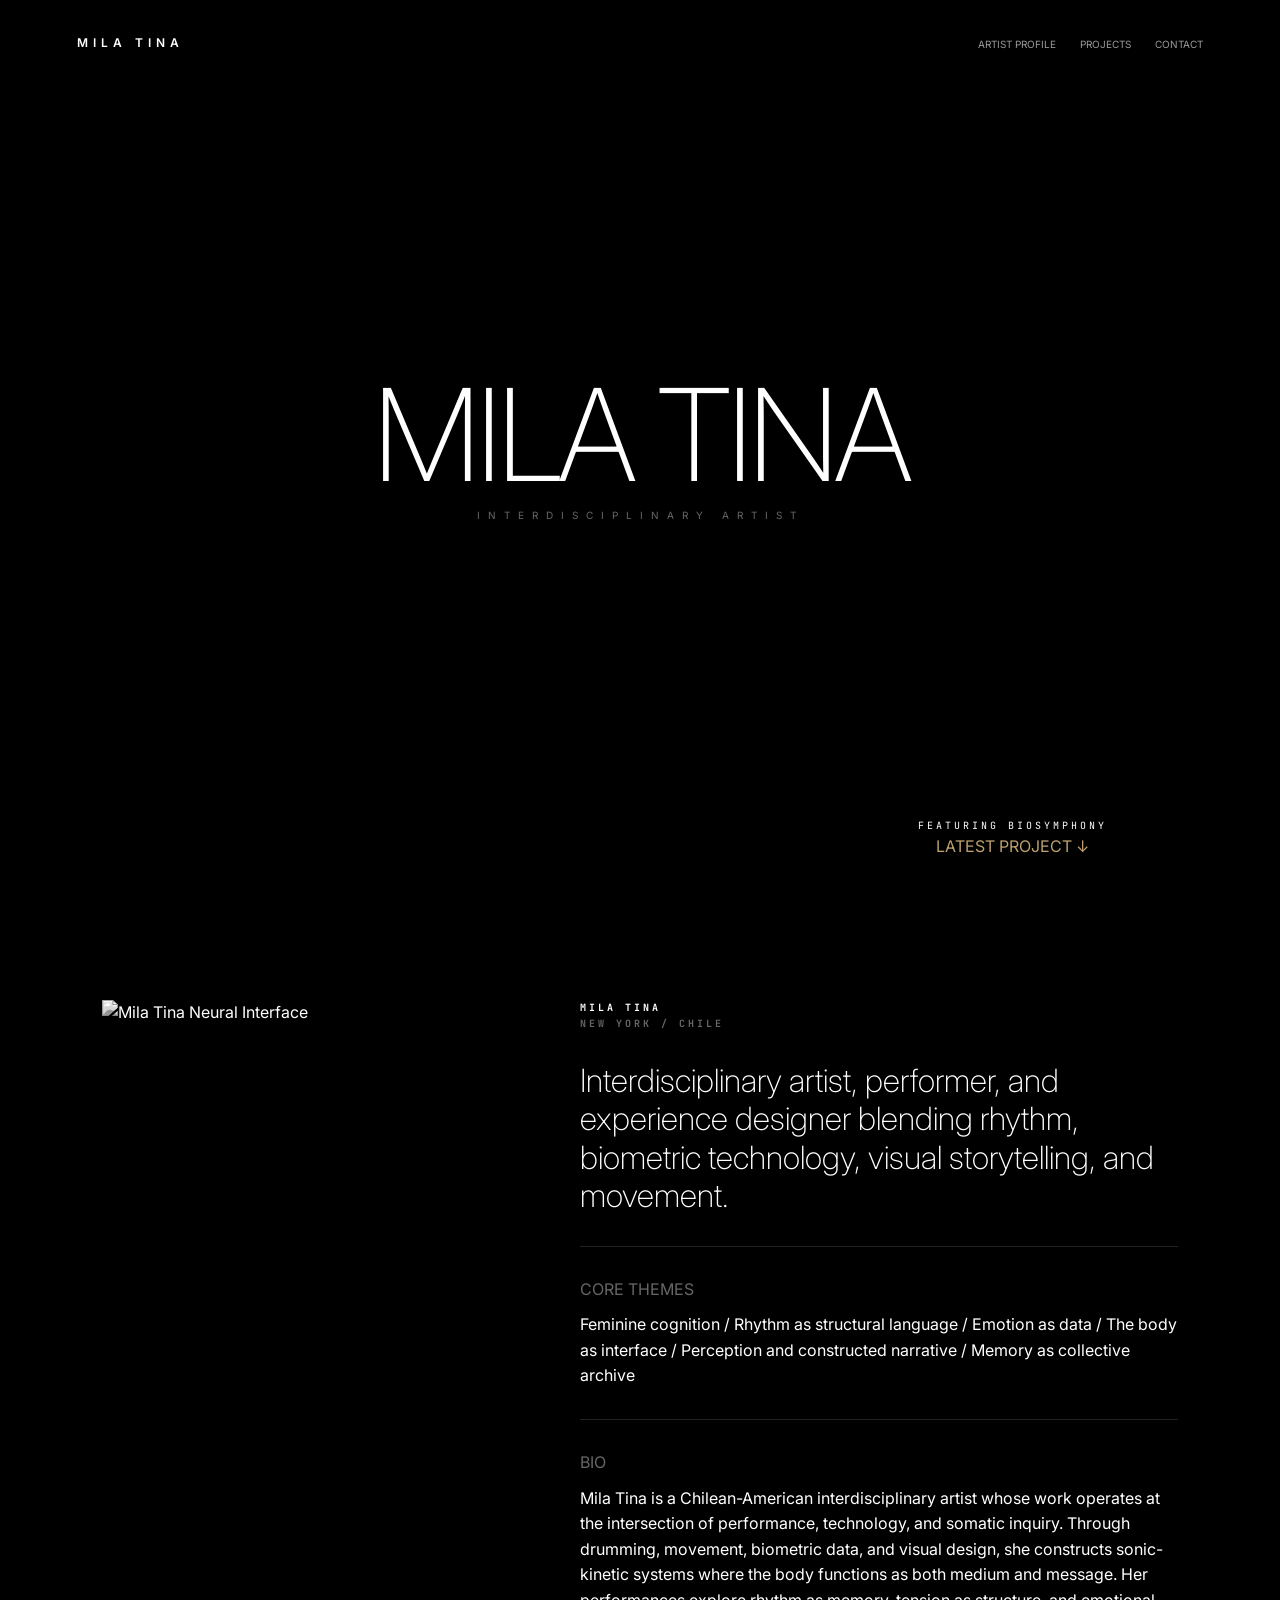
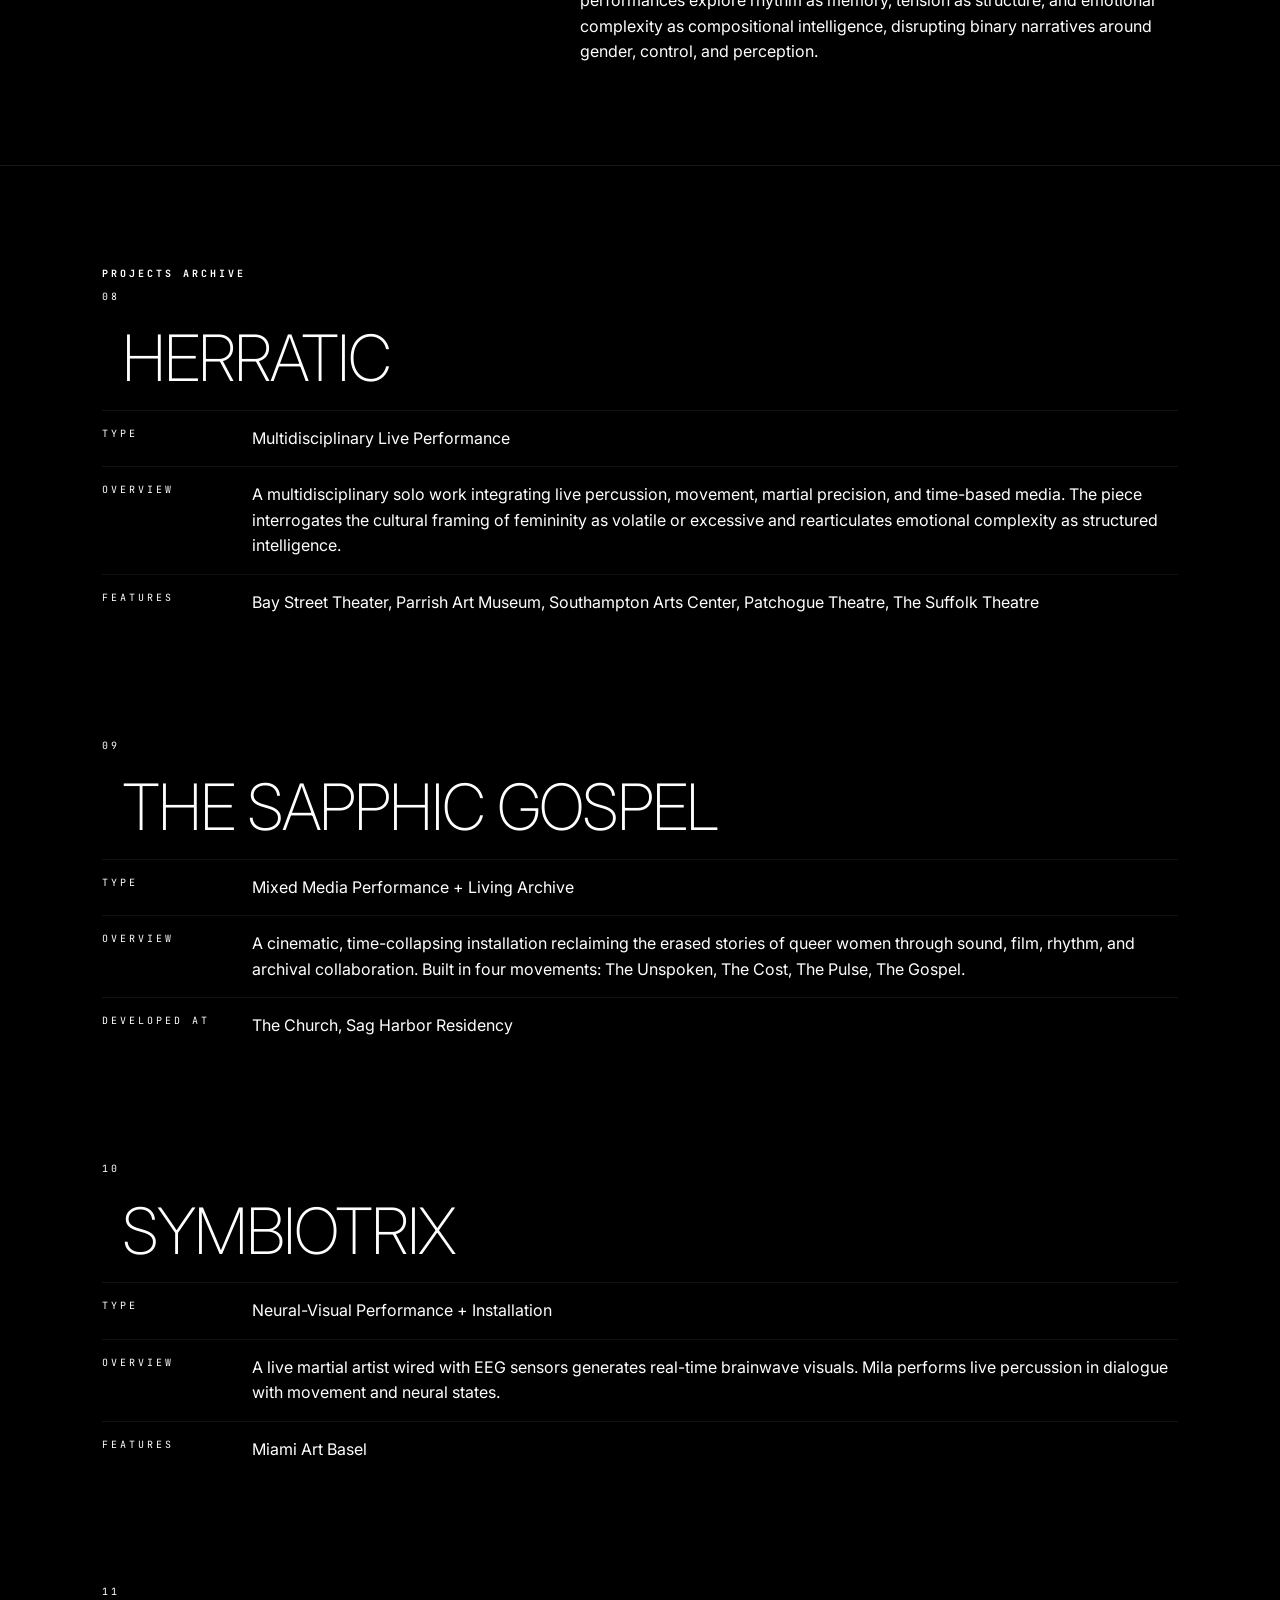
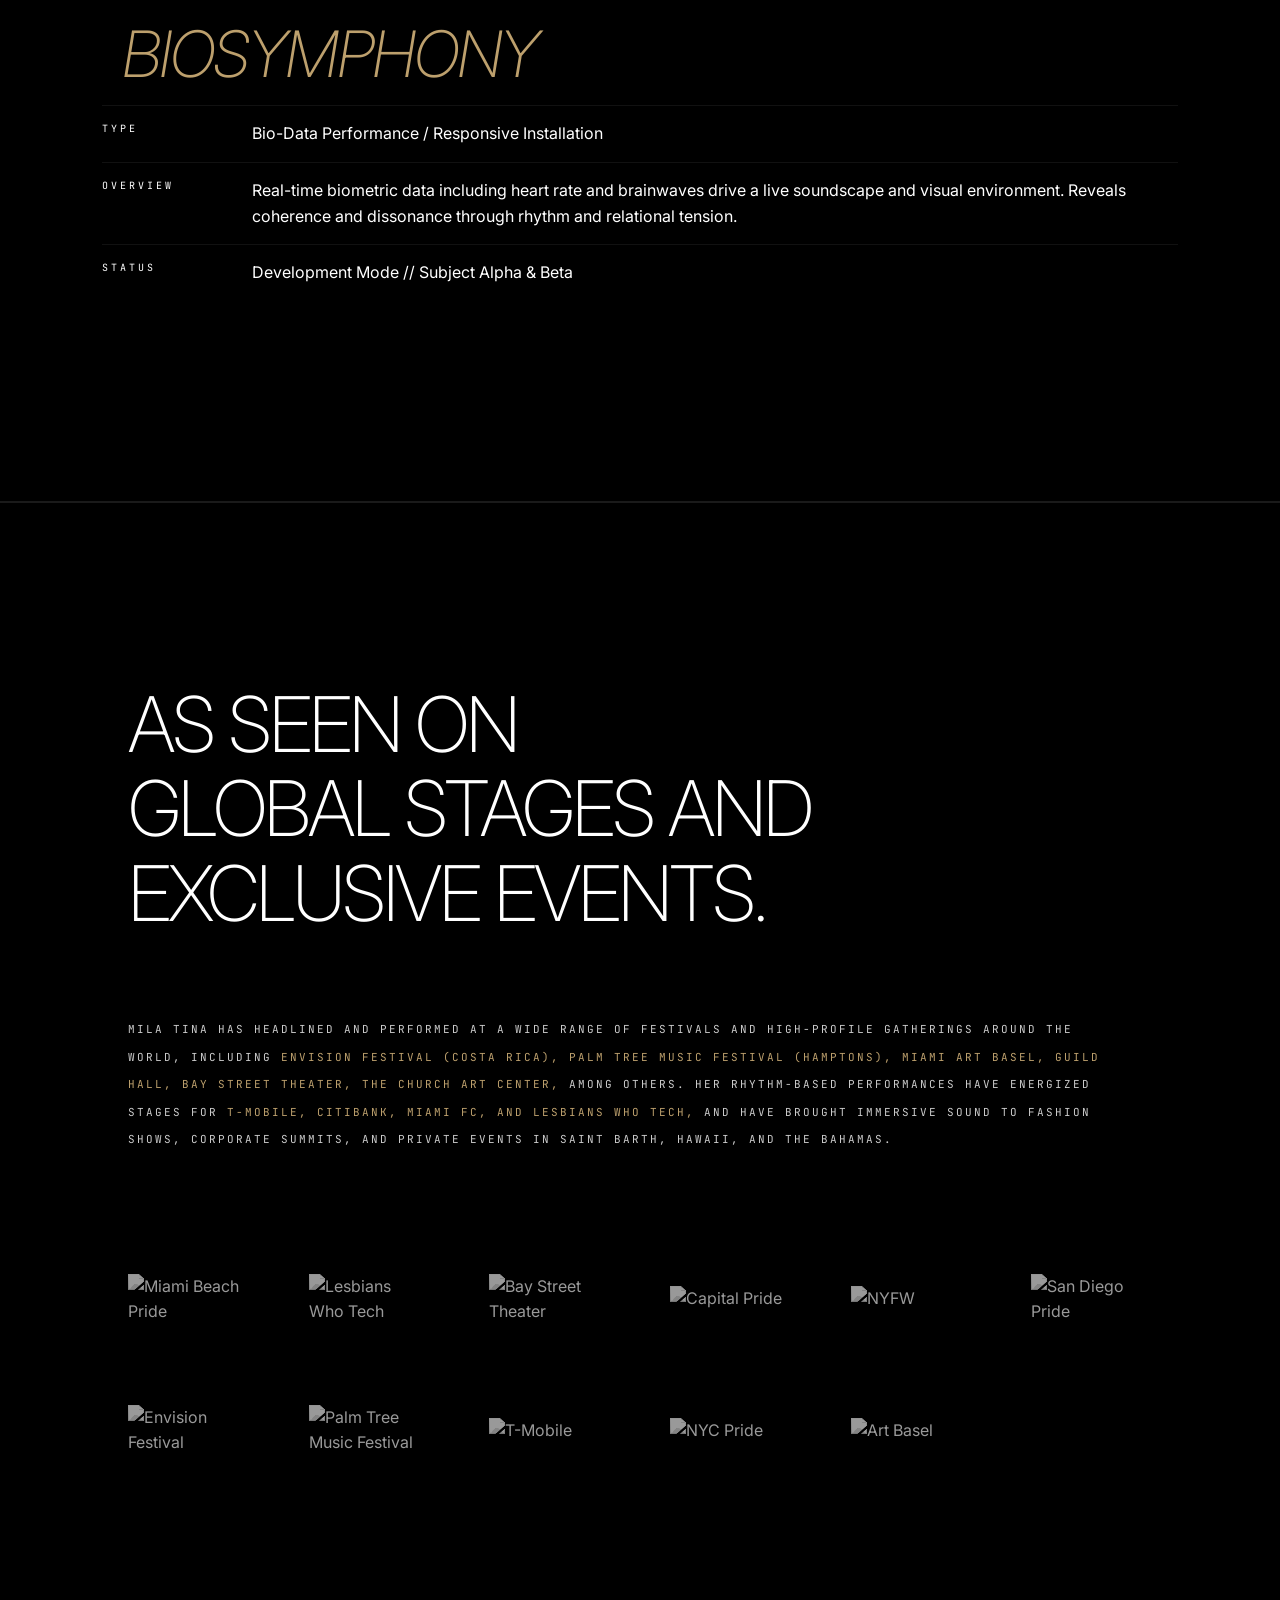
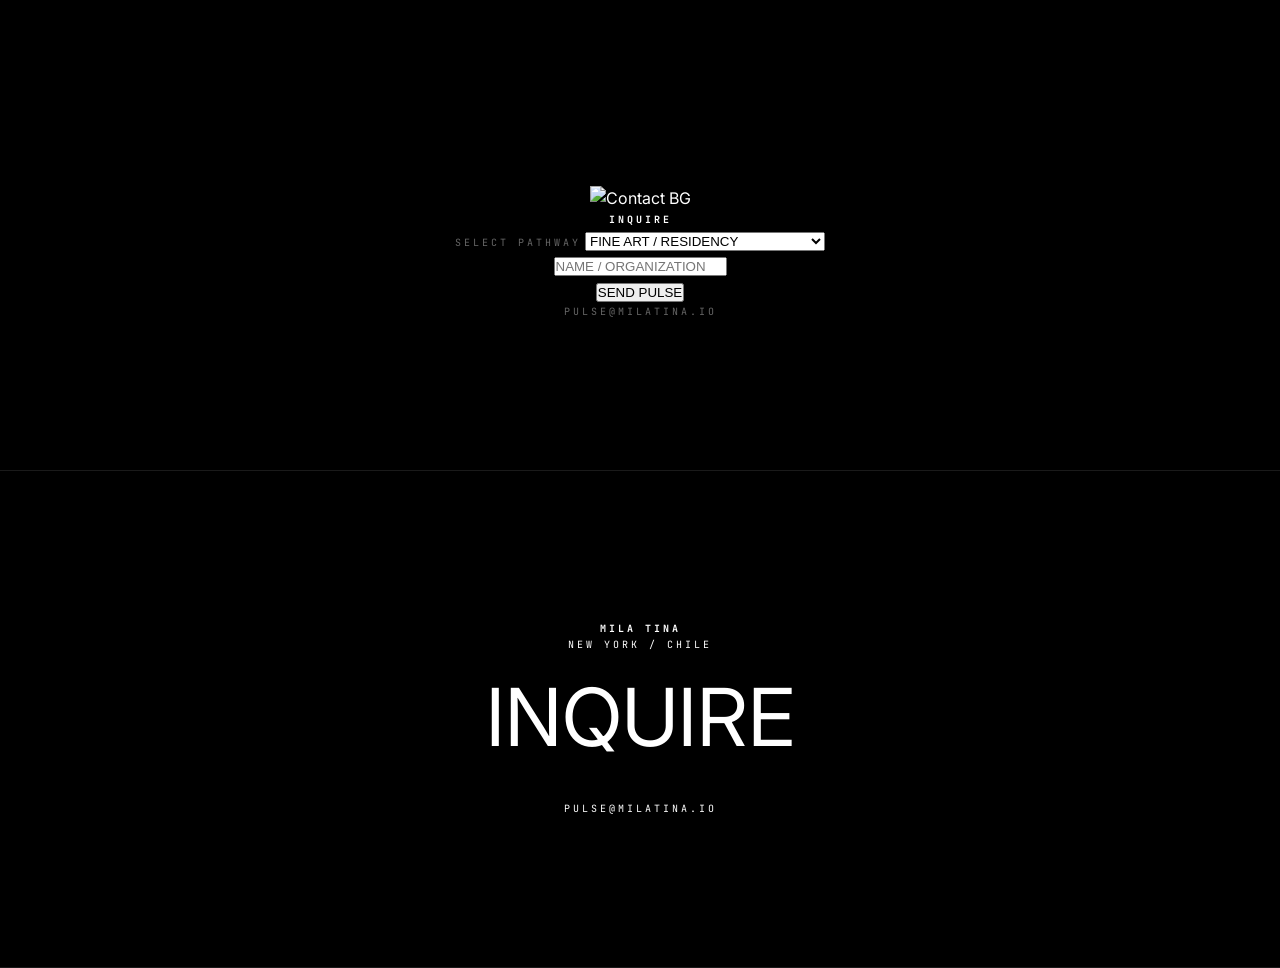
==== index.html @ 2d07841d "Update index.html" ====
<!DOCTYPE html>
<html lang="en">
<head>
    <meta charset="UTF-8">
    <meta name="viewport" content="width=device-width, initial-scale=1.0">
    <title>MILA TINA | INTERDISCIPLINARY ARTIST</title>
    <meta name="description" content="Mila Tina is an interdisciplinary artist, performer, and experience designer blending rhythm, biometric technology, visual storytelling, and movement.">
    <meta name="keywords" content="Mila Tina, Interdisciplinary Artist, Biometric Art, Performance Art, BioSymphony">
    <link rel="canonical" href="https://milatina.io">
    
    <link rel="preconnect" href="https://fonts.googleapis.com">
    <link href="https://fonts.googleapis.com/css2?family=Inter:wght@200;300;400;600&family=JetBrains+Mono:wght@200;400&display=swap" rel="stylesheet">
    <script src="https://cdnjs.cloudflare.com/ajax/libs/three.js/r128/three.min.js"></script>
    <link rel="stylesheet" href="assets/styles.css">
</head>
<body>

    <nav class="fixed-nav">
        <div class="logo">MILA TINA</div>
        <div class="nav-links">
            <a href="#profile">ARTIST PROFILE</a>
            <a href="#projects">PROJECTS</a>
            <a href="#contact">CONTACT</a>
        </div>
    </nav>

    <section id="hero" class="fullscreen-panel">
        <div class="video-background">
            <video autoplay muted loop playsinline class="bg-video">
                <source src="https://d1yei2z3i6k35z.cloudfront.net/16499233/6996cd3b0e645_milatina-biosymphonybackgroundvideo.mp4" type="video/mp4">
            </video>
            <div class="video-overlay"></div>
        </div>

        <div id="canvas-container"></div> 
        <div class="hero-content">
            <h1>MILA TINA</h1>
            <p class="role-tag">INTERDISCIPLINARY ARTIST</p>
            <div class="hero-footer">
                <p class="mono">FEATURING BIOSYMPHONY</p>
                <a href="#project-11" class="scroll-prompt">LATEST PROJECT ↓</a>
            </div>
        </div>
    </section>

    <section id="profile" class="section">
        <div class="profile-grid">
            <div class="profile-image">
                <img src="https://d1yei2z3i6k35z.cloudfront.net/16499233/6996c56b59878_mila-tina-brain.png" alt="Mila Tina Neural Interface">
            </div>
            <div class="profile-data">
                <h2 class="mono">MILA TINA <br> <span class="dim">NEW YORK / CHILE</span></h2>
                <p class="lead-text">Interdisciplinary artist, performer, and experience designer blending rhythm, biometric technology, visual storytelling, and movement.</p>
                
                <hr>
                <div class="practice-block">
                    <span class="mono-label">CORE THEMES</span>
                    <p>Feminine cognition / Rhythm as structural language / Emotion as data / The body as interface / Perception and constructed narrative / Memory as collective archive</p>
                </div>
                <hr>
                
                <div class="bio-block">
                    <span class="mono-label">BIO</span>
                    <p>Mila Tina is a Chilean-American interdisciplinary artist whose work operates at the intersection of performance, technology, and somatic inquiry. Through drumming, movement, biometric data, and visual design, she constructs sonic-kinetic systems where the body functions as both medium and message. Her performances explore rhythm as memory, tension as structure, and emotional complexity as compositional intelligence, disrupting binary narratives around gender, control, and perception.</p>
                </div>
            </div>
        </div>
    </section>

    <section id="projects" class="section">
        <h2 class="section-title mono">PROJECTS ARCHIVE</h2>

        <article class="project-block" id="project-08">
            <div class="project-header">
                <span class="mono">08</span>
                <h3>HERRATIC</h3>
            </div>
            <div class="project-details">
                <div class="detail-row"><span class="mono">TYPE</span><p>Multidisciplinary Live Performance</p></div>
                <div class="detail-row"><span class="mono">OVERVIEW</span><p>A multidisciplinary solo work integrating live percussion, movement, martial precision, and time-based media. The piece interrogates the cultural framing of femininity as volatile or excessive and rearticulates emotional complexity as structured intelligence.</p></div>
                <div class="detail-row"><span class="mono">FEATURES</span><p>Bay Street Theater, Parrish Art Museum, Southampton Arts Center, Patchogue Theatre, The Suffolk Theatre</p></div>
            </div>
        </article>

        <article class="project-block" id="project-09">
            <div class="project-header">
                <span class="mono">09</span>
                <h3>THE SAPPHIC GOSPEL</h3>
            </div>
            <div class="project-details">
                <div class="detail-row"><span class="mono">TYPE</span><p>Mixed Media Performance + Living Archive</p></div>
                <div class="detail-row"><span class="mono">OVERVIEW</span><p>A cinematic, time-collapsing installation reclaiming the erased stories of queer women through sound, film, rhythm, and archival collaboration. Built in four movements: The Unspoken, The Cost, The Pulse, The Gospel.</p></div>
                <div class="detail-row"><span class="mono">DEVELOPED AT</span><p>The Church, Sag Harbor Residency</p></div>
            </div>
        </article>

        <article class="project-block" id="project-10">
            <div class="project-header">
                <span class="mono">10</span>
                <h3>SYMBIOTRIX</h3>
            </div>
            <div class="project-details">
                <div class="detail-row"><span class="mono">TYPE</span><p>Neural-Visual Performance + Installation</p></div>
                <div class="detail-row"><span class="mono">OVERVIEW</span><p>A live martial artist wired with EEG sensors generates real-time brainwave visuals. Mila performs live percussion in dialogue with movement and neural states.</p></div>
                <div class="detail-row"><span class="mono">FEATURES</span><p>Miami Art Basel</p></div>
            </div>
        </article>

        <article class="project-block highlight" id="project-11">
            <div class="project-header">
                <span class="mono">11</span>
                <h3>BIOSYMPHONY</h3>
            </div>
            <div class="project-details">
                <div class="detail-row"><span class="mono">TYPE</span><p>Bio-Data Performance / Responsive Installation</p></div>
                <div class="detail-row"><span class="mono">OVERVIEW</span><p>Real-time biometric data including heart rate and brainwaves drive a live soundscape and visual environment. Reveals coherence and dissonance through rhythm and relational tension.</p></div>
                <div class="detail-row"><span class="mono">STATUS</span><p>Development Mode // Subject Alpha & Beta</p></div>
            </div>
        </article>
    </section>

<section class="social-proof-section">
    <div class="content-wrap">
        
        <h2 class="social-proof-title">AS SEEN ON <br>GLOBAL STAGES AND EXCLUSIVE EVENTS.</h2>
        
        <p class="social-proof-body">
            Mila Tina has headlined and performed at a wide range of festivals and high-profile gatherings around the world, including <strong>Envision Festival (Costa Rica), Palm Tree Music Festival (Hamptons), Miami Art Basel, Guild Hall, Bay Street Theater, The Church Art Center,</strong> among others. Her rhythm-based performances have energized stages for <strong>T-Mobile, Citibank, Miami FC, and Lesbians Who Tech,</strong> and have brought immersive sound to fashion shows, corporate summits, and private events in Saint Barth, Hawaii, and the Bahamas.
        </p>
        
        <div class="logo-cloud-grid">
            <img src="path-to-miamibeachpride.png" alt="Miami Beach Pride">
            <img src="path-to-lesbianswhotech.png" alt="Lesbians Who Tech">
            <img src="path-to-baystreettheater.png" alt="Bay Street Theater">
            <img src="path-to-capitalpride.png" alt="Capital Pride">
            <img src="path-to-nyfw.png" alt="NYFW">
            <img src="path-to-sandiegopride.png" alt="San Diego Pride">
            <img src="path-to-envision.png" alt="Envision Festival">
            <img src="path-to-palmtreemusicfestival.png" alt="Palm Tree Music Festival">
            <img src="path-to-tmobile.png" alt="T-Mobile">
            <img src="path-to-nycpride.png" alt="NYC Pride">
            <img src="path-to-artbasel.png" alt="Art Basel">
        </div>

    </div>
</section>

    

    <section id="contact" class="section center has-bg">
    <div class="bg-layer"><img src="https://d1yei2z3i6k35z.cloudfront.net/16499233/6996cd3b1f394_milatina-flowe-background.png" alt="Contact BG"></div>
    
    <div class="contact-container">
        <h2 class="mono gold-text">INQUIRE</h2>
        
        <form action="mailto:pulse@milatina.io" method="post" enctype="text/plain" class="inquiry-form">
            <div class="form-row">
                <label class="mono dim">SELECT PATHWAY</label>
                <select name="Category" class="mono-select">
                    <option value="Fine Art / Residency">FINE ART / RESIDENCY</option>
                    <option value="Luxury / Corporate / Fashion">LUXURY / CORPORATE / FASHION</option>
                    <option value="Pride / Festival Stage">PRIDE / FESTIVAL STAGE</option>
                    <option value="Other">OTHER</option>
                </select>
            </div>

            <div class="form-row">
                <input type="text" name="Name" placeholder="NAME / ORGANIZATION" required class="mono-input">
            </div>

            <button type="submit" class="massive-contact-link">SEND PULSE</button>
        </form>
        
        <p class="mono dim">pulse@milatina.io</p>
    </div>
</section>


    
    <footer id="contact" class="section center">
        <h2 class="mono">MILA TINA</h2>
        <p class="mono">NEW YORK / CHILE</p>
        <a href="mailto:pulse@milatina.io" class="contact-link">INQUIRE</a>
        <p class="mono">pulse@milatina.io</p>
    </footer>

    <script src="assets/script.js"></script>
</body>
</html>
---- assets/styles.css ----
:root {
    --bg: #000;
    --white: #fff;
    --dim: #666;
    --gold: #bda06d;
}

* { margin: 0; padding: 0; box-sizing: border-box; cursor: crosshair; }

body {
    background: var(--bg);
    color: var(--white);
    font-family: 'Inter', sans-serif;
    line-height: 1.6;
    overflow-x: hidden;
}

.mono { font-family: 'JetBrains Mono', monospace; font-size: 10px; letter-spacing: 3px; text-transform: uppercase; }
.dim { color: var(--dim); }

/* Navigation */
.fixed-nav {
    position: fixed; top: 0; width: 100%; padding: 30px 6%;
    display: flex; justify-content: space-between; align-items: center;
    z-index: 1000; mix-blend-mode: difference;
}
.logo { font-weight: 600; letter-spacing: 5px; font-size: 12px; }
.nav-links a { text-decoration: none; color: var(--white); margin-left: 20px; font-size: 10px; opacity: 0.6; transition: 0.3s; }

/* Hero Portal */
#hero { height: 100vh; position: relative; display: flex; align-items: center; justify-content: center; text-align: center; }
.video-background { position: absolute; top: 0; left: 0; width: 100%; height: 100%; z-index: -2; }
.bg-video { width: 100%; height: 100%; object-fit: cover; }
.video-overlay { position: absolute; top: 0; left: 0; width: 100%; height: 100%; background: rgba(0,0,0,0.5); }
#canvas-container { position: absolute; top: 0; left: 0; width: 100%; height: 100%; z-index: 1; pointer-events: none; mix-blend-mode: screen; }

h1 { font-size: 10vw; font-weight: 200; letter-spacing: -5px; line-height: 0.9; }
.role-tag { letter-spacing: 8px; font-size: 10px; margin-top: 15px; color: var(--dim); }
.hero-footer { position: absolute; bottom: 40px; width: 100%; }

/* Profile Grid - Responsive Fix */
.section { padding: 100px 8%; border-bottom: 1px solid #1a1a1a; }
.profile-grid { 
    display: grid; 
    grid-template-columns: 0.8fr 1.2fr; /* Smaller image column on desktop */
    gap: 80px; 
    align-items: start; 
}
.profile-image img { 
    width: 100%; 
    max-width: 400px; /* Limits the image size */
    filter: grayscale(1); 
}

.lead-text { font-size: 2rem; font-weight: 200; margin: 30px 0; line-height: 1.2; }
hr { border: 0; border-top: 1px solid #222; margin: 30px 0; }
.mono-label { display: block; margin-bottom: 10px; color: var(--dim); }

/* LATEST PROJECT LINK STYLING */
.scroll-prompt {
    color: #bda06d; /* Your signature Gold */
    text-decoration: none;
    transition: color 0.3s ease, opacity 0.3s ease;
    display: inline-block;
}

/* Hover State: Red */
.scroll-prompt:hover {
    color: #ff0000; /* Pure Red */
    opacity: 1;
}

/* Active State: Light Gray (When Clicked) */
.scroll-prompt:active {
    color: #d3d3d3; /* Light Gray */
}

/* Projects */
.project-block { margin-bottom: 100px; }
.project-header h3 { font-size: clamp(2rem, 5vw, 4rem); font-weight: 200; margin-left: 20px; letter-spacing: -2px; }
.detail-row { display: grid; grid-template-columns: 150px 1fr; padding: 15px 0; border-top: 1px solid #111; }

.highlight h3 { color: var(--gold); font-style: italic; }

.center { text-align: center; padding: 150px 0; }
.contact-link { font-size: clamp(2rem, 8vw, 5rem); text-decoration: none; color: white; display: block; margin-bottom: 20px; }

/* MOBILE RESPONSIVE RULES (iPhone/Tablets) */
@media (max-width: 768px) {
    .fixed-nav { padding: 20px 20px; flex-direction: column; gap: 15px; }
    .nav-links a { margin: 0 10px; }
    
    /* Stack profile: Image on top, text below */
    .profile-grid { 
        grid-template-columns: 1fr; 
        gap: 40px; 
    }
    .profile-image { order: 1; text-align: center; }
    .profile-data { order: 2; }
    
    .lead-text { font-size: 1.5rem; }
    .detail-row { grid-template-columns: 1fr; gap: 5px; }
    h1 { font-size: 15vw; }
}






/* PERFORMANCE DECK SPECIFIC STYLES */
.section-label { margin-bottom: 60px; color: var(--dim); }

.offering-block { 
    margin-bottom: 80px; 
    border-bottom: 1px solid #111; 
    padding-bottom: 40px; 
}
.offering-header { display: flex; align-items: baseline; margin-bottom: 20px; }
.offering-header h3 { font-size: 3rem; font-weight: 200; margin-left: 20px; letter-spacing: -1px; color: var(--gold); }
.offering-desc { font-size: 1.1rem; font-weight: 300; max-width: 800px; color: #ccc; }

.as-seen-text { 
    font-size: 1.2rem; 
    font-weight: 200; 
    margin: 40px 0; 
    line-height: 1.6; 
    max-width: 900px; 
}

/* LOGO GRID */
.logo-grid {
    display: grid;
    grid-template-columns: repeat(auto-fit, minmax(140px, 1fr));
    gap: 60px;
    align-items: center;
    padding-top: 50px;
    filter: grayscale(1) invert(1); /* Makes black logos white for dark mode */
    opacity: 0.6;
}
.logo-grid img { width: 100%; height: auto; transition: 0.3s; }
.logo-grid img:hover { opacity: 1; filter: grayscale(0) invert(0); }

@media (max-width: 768px) {
    .offering-header h3 { font-size: 2rem; }
    .logo-grid { grid-template-columns: 1fr 1fr; gap: 30px; }





/* INQUIRY FORM STYLING */
.contact-container { max-width: 800px; margin: 0 auto; z-index: 10; position: relative; }

.inquiry-form { margin-top: 40px; }

.form-row { margin-bottom: 30px; border-bottom: 1px solid #222; padding-bottom: 10px; }

.mono-select, .mono-input {
    background: transparent;
    border: none;
    color: var(--white);
    font-family: 'JetBrains Mono', monospace;
    font-size: 14px;
    width: 100%;
    padding: 10px 0;
    outline: none;
    text-transform: uppercase;
    letter-spacing: 2px;
}

/* Style the dropdown options for dark mode */
.mono-select option { background: #111; color: white; }

.massive-contact-link {
    background: transparent;
    border: none;
    font-size: clamp(3rem, 8vw, 5rem);
    color: white;
    cursor: pointer; /* This will be overridden by your custom cursor logic */
    transition: 0.4s;
    font-weight: 200;
    display: block;
    width: 100%;
    margin: 40px 0;
}

.massive-contact-link:hover { color: var(--gold); transform: italic; }

@media (max-width: 768px) {
    .massive-contact-link { font-size: 2.5rem; }
}
}










/* --- Corrected, Large, Spaced-Out Client Section --- */

.social-proof-section {
    padding: 180px 10%; /* Massive vertical breathing */
    background: var(--bg);
    border-top: 1px solid #1a1a1a;
    position: relative;
    z-index: 10;
}

/* 1. Large, Cinematic Title */
.social-proof-title {
    font-size: clamp(3rem, 6vw, 5rem); /* Scalable huge text */
    font-weight: 200;
    letter-spacing: -3px;
    line-height: 1.1;
    color: var(--white);
    margin-bottom: 80px; /* Strong space below title */
}

/* 2. Structured, Spaced-Out Body Text */
.social-proof-body {
    font-family: 'JetBrains Mono', monospace; /* Use mono for technical look */
    font-size: 11px;
    letter-spacing: 2px;
    line-height: 2.5; /* Large line-height for air */
    color: #ccc;
    max-width: 1000px;
    margin-bottom: 120px; /* Massive space before logos */
    text-transform: uppercase;
}

.social-proof-body strong {
    color: var(--gold); /* Highlight locations in Gold */
    font-weight: 400;
}

/* 3. The Re-Spaced Logo Grid */
.logo-cloud-grid {
    display: grid;
    grid-template-columns: repeat(6, 1fr); /* 6 columns for an even cloud */
    gap: 80px 60px; /* X and Y gap for maximum breathing */
    align-items: center;
    justify-items: center;
    opacity: 0.6; /* Sophisticated muted look */
}

.logo-cloud-grid img {
    max-width: 140px;
    width: 100%;
    height: auto;
    filter: grayscale(1) brightness(1.5); /* Clean grayscale white logos */
    transition: 0.4s ease;
}

.logo-cloud-grid img:hover {
    opacity: 1;
    filter: grayscale(0) brightness(1); /* Return color on hover */
    transform: scale(1.05);
}

/* 4. Mobile Responsiveness */
@media (max-width: 768px) {
    .social-proof-section { padding: 100px 6%; }
    .social-proof-title { font-size: 10vw; letter-spacing: -2px; }
    .logo-cloud-grid { grid-template-columns: repeat(3, 1fr); gap: 50px 30px; }
    .logo-cloud-grid img { max-width: 100px; }
}
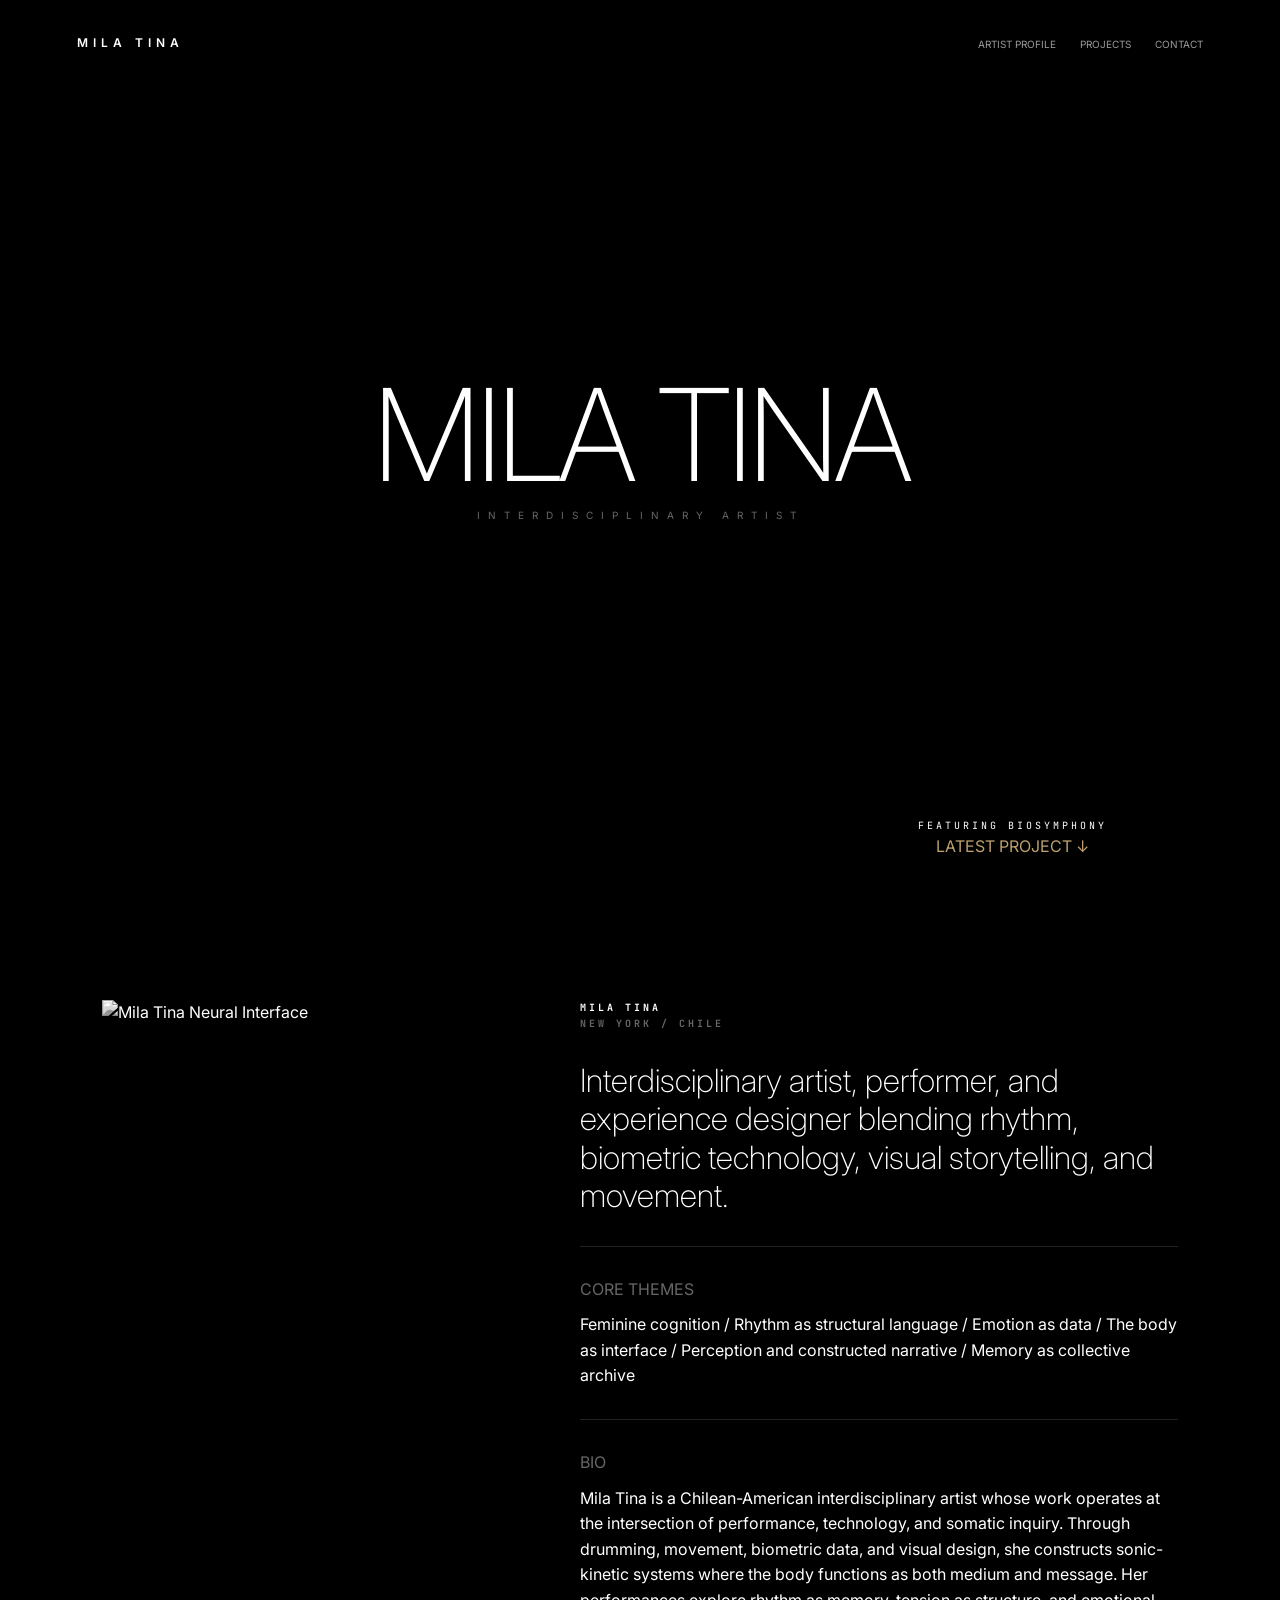
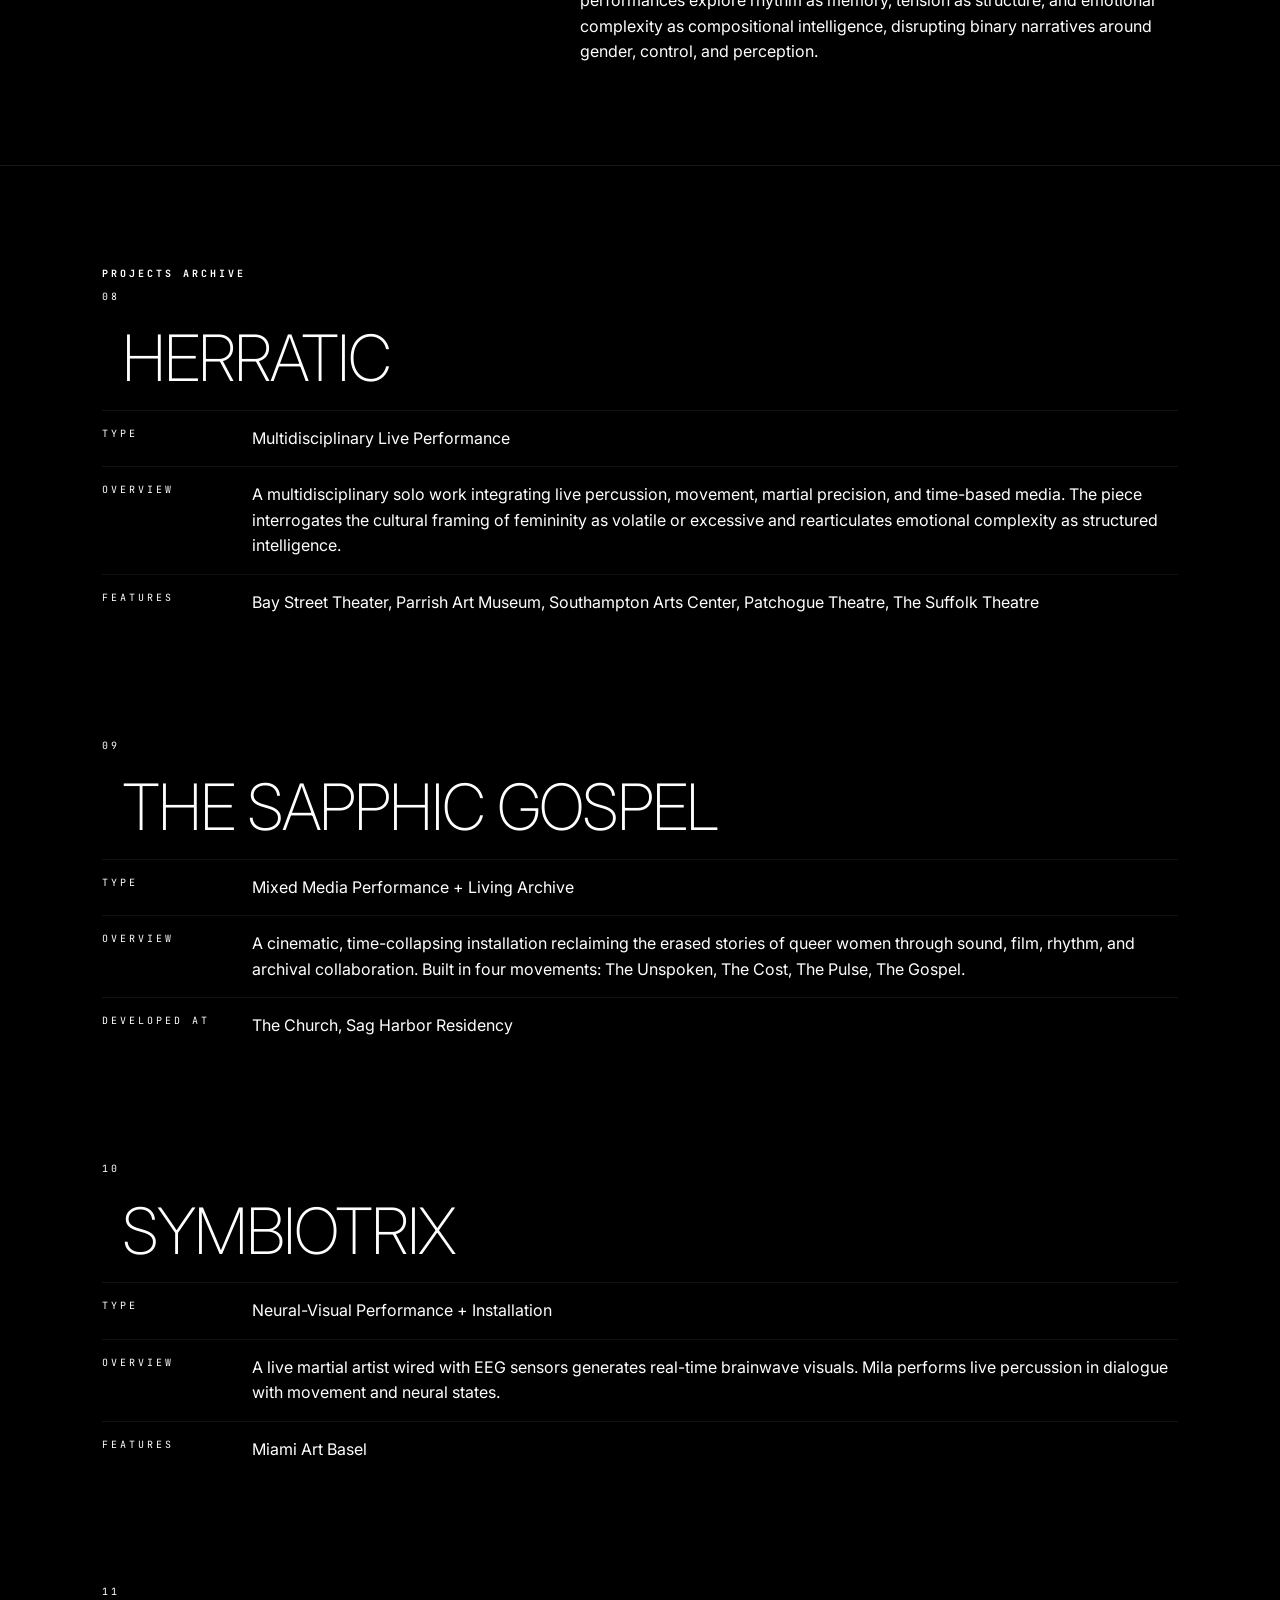
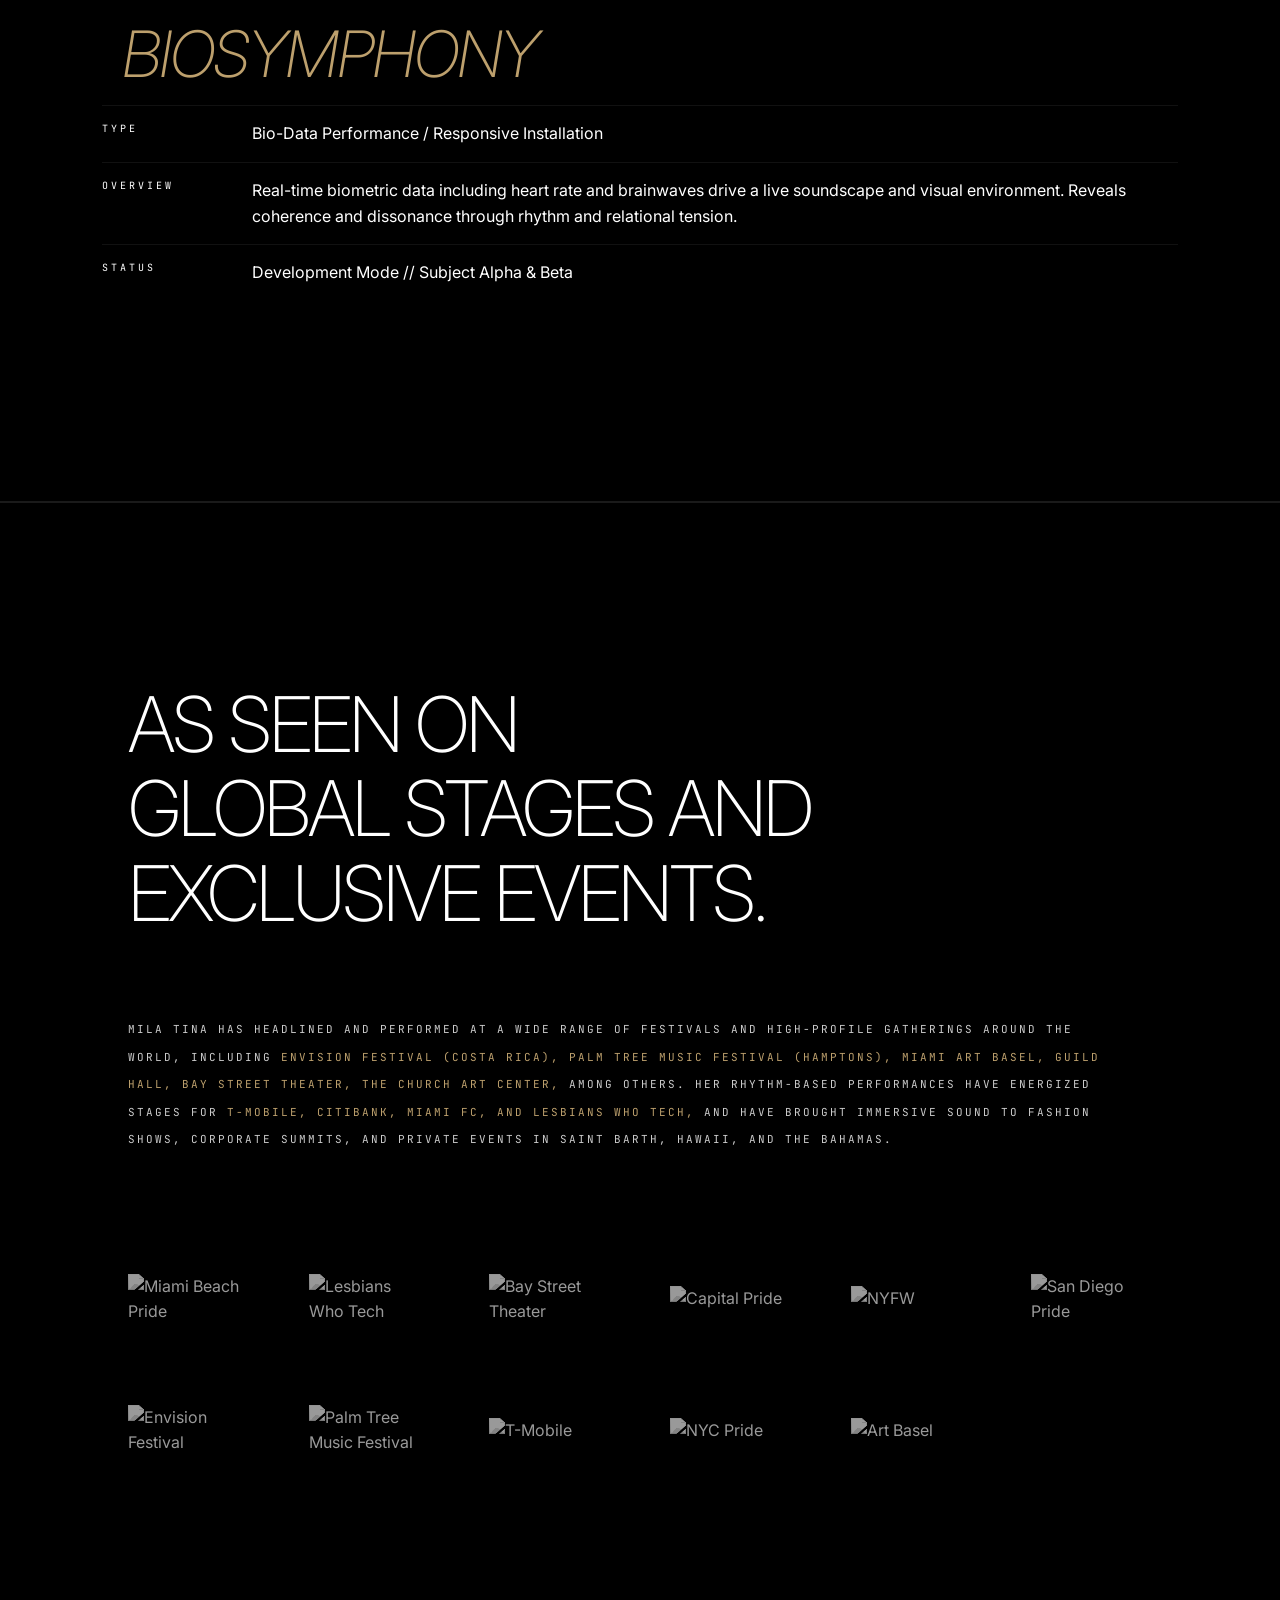
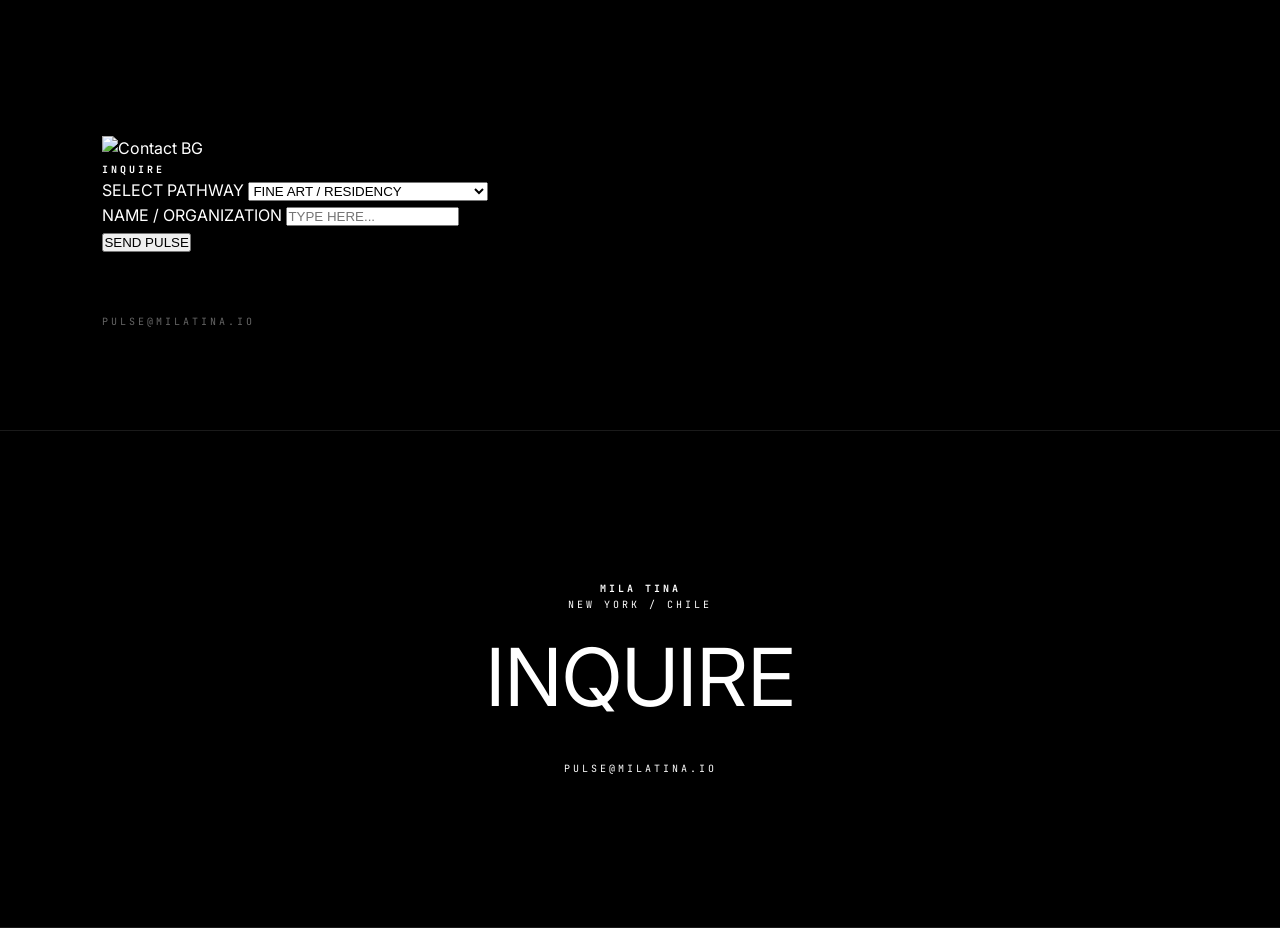
==== commit e37d671e: "Update index.html" ====
--- a/index.html
+++ b/index.html
@@ -147,34 +147,31 @@
 
     
 
-    <section id="contact" class="section center has-bg">
+<section id="contact" class="section has-bg">
     <div class="bg-layer"><img src="https://d1yei2z3i6k35z.cloudfront.net/16499233/6996cd3b1f394_milatina-flowe-background.png" alt="Contact BG"></div>
     
-    <div class="contact-container">
-        <h2 class="mono gold-text">INQUIRE</h2>
-        
-        <form action="mailto:pulse@milatina.io" method="post" enctype="text/plain" class="inquiry-form">
-            <div class="form-row">
-                <label class="mono dim">SELECT PATHWAY</label>
-                <select name="Category" class="mono-select">
-                    <option value="Fine Art / Residency">FINE ART / RESIDENCY</option>
-                    <option value="Luxury / Corporate / Fashion">LUXURY / CORPORATE / FASHION</option>
-                    <option value="Pride / Festival Stage">PRIDE / FESTIVAL STAGE</option>
-                    <option value="Other">OTHER</option>
-                </select>
-            </div>
+    <h2 class="contact-header-title mono">INQUIRE</h2>
 
-            <div class="form-row">
-                <input type="text" name="Name" placeholder="NAME / ORGANIZATION" required class="mono-input">
-            </div>
+    <form class="inquiry-form">
+        <div class="form-row">
+            <label>SELECT PATHWAY</label>
+            <select class="mono-select">
+                <option>FINE ART / RESIDENCY</option>
+                <option>LUXURY / CORPORATE / FASHION</option>
+                <option>PRIDE / FESTIVAL STAGE</option>
+            </select>
+        </div>
 
-            <button type="submit" class="massive-contact-link">SEND PULSE</button>
-        </form>
-        
-        <p class="mono dim">pulse@milatina.io</p>
-    </div>
+        <div class="form-row">
+            <label>NAME / ORGANIZATION</label>
+            <input type="text" placeholder="TYPE HERE..." class="mono-input">
+        </div>
+
+        <button type="submit" class="massive-submit">SEND PULSE</button>
+    </form>
+    
+    <p class="mono dim" style="margin-top: 60px;">PULSE@MILATINA.IO</p>
 </section>
-
 
     
     <footer id="contact" class="section center">
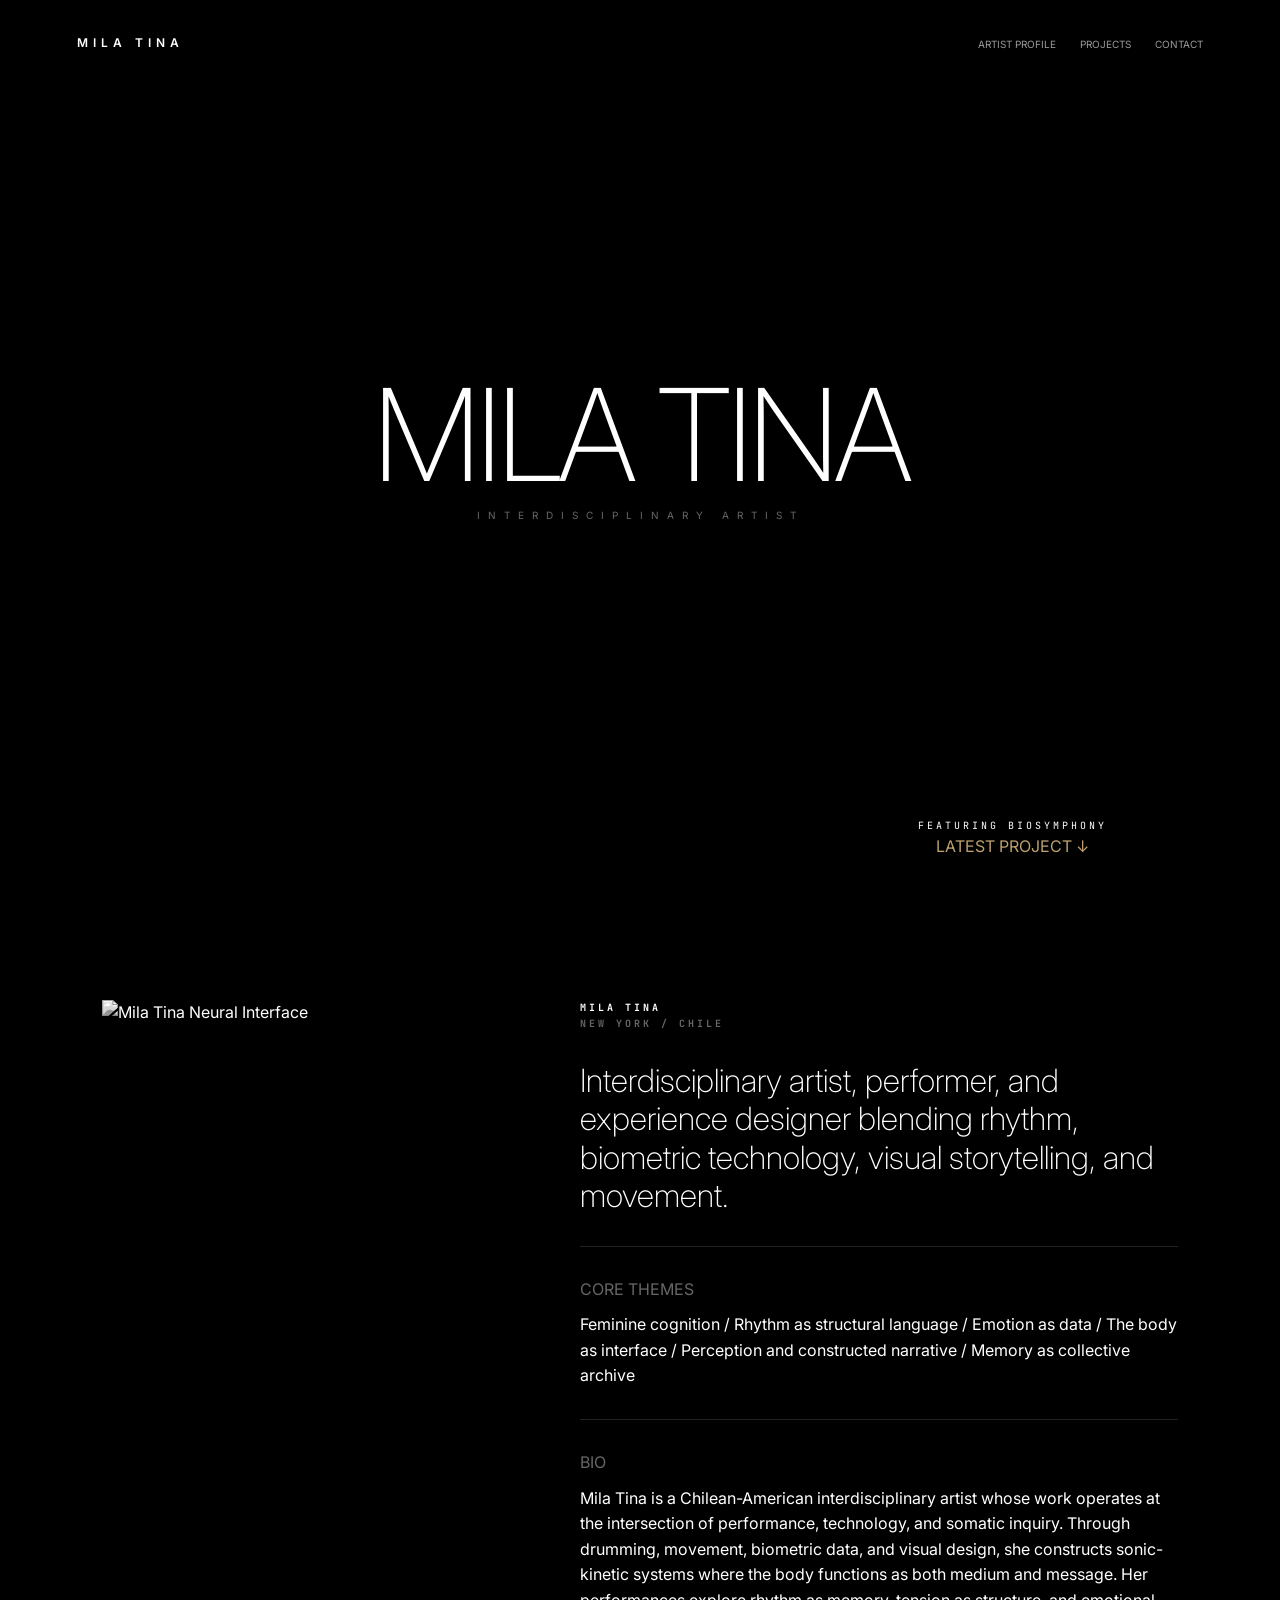
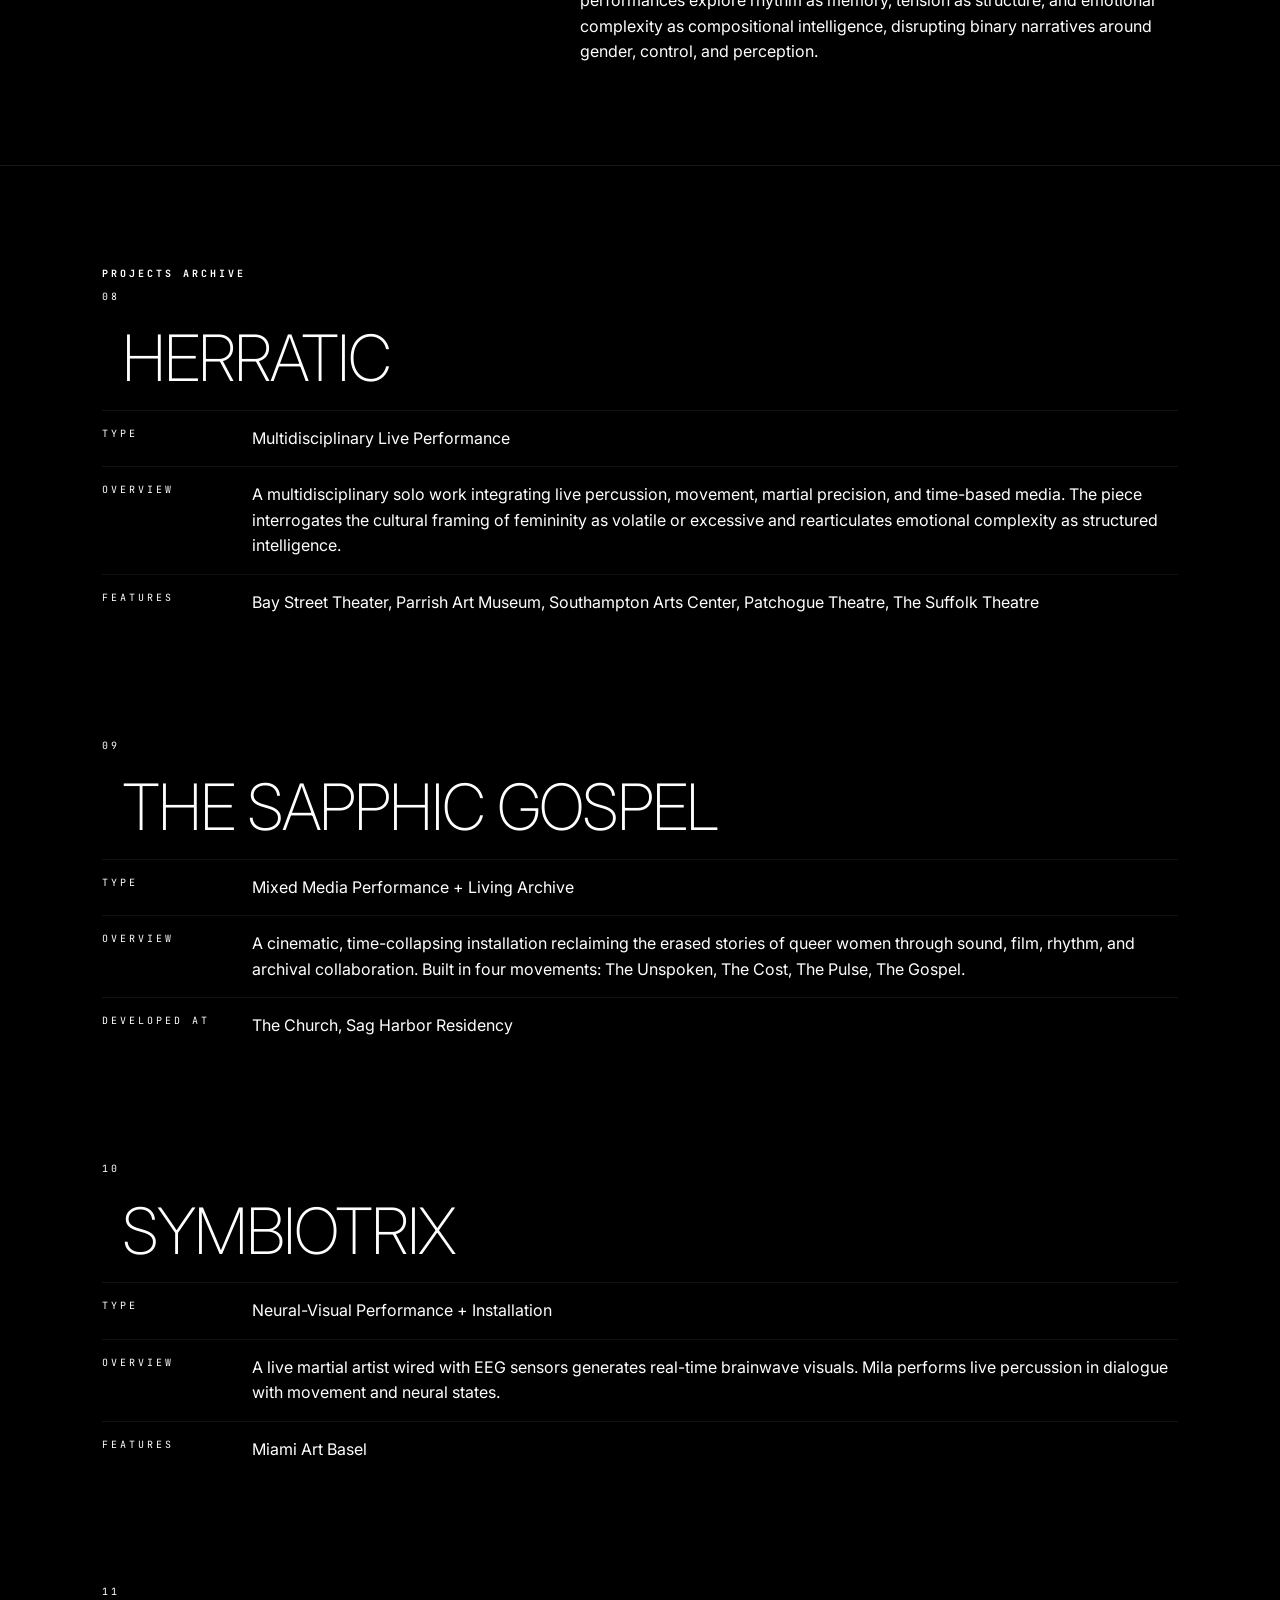
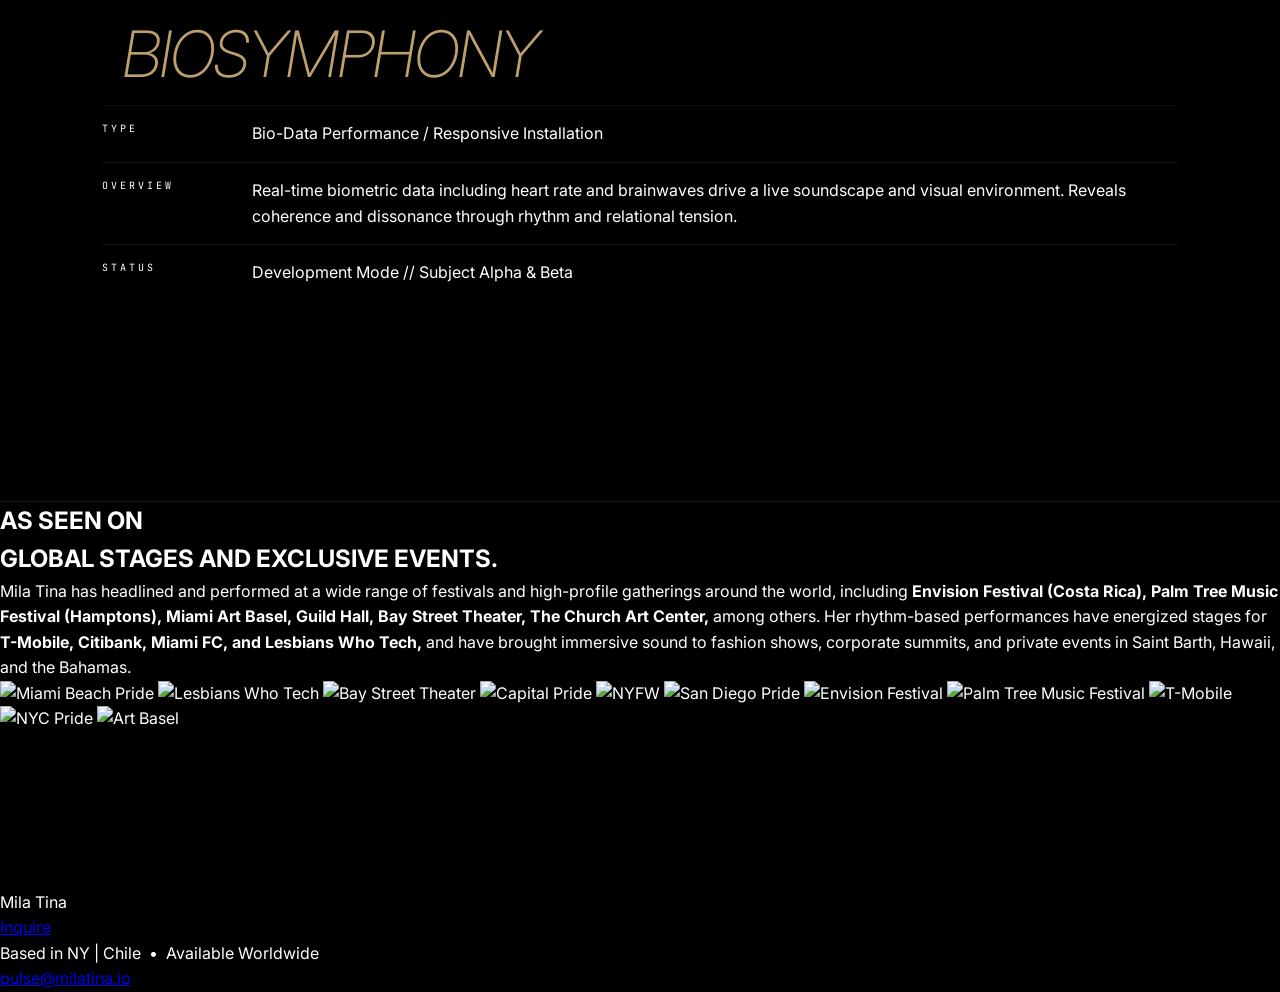
==== commit fb908dd7: "Update index.html" ====
--- a/index.html
+++ b/index.html
@@ -146,41 +146,38 @@
 </section>
 
     
+<!DOCTYPE html>
+<html lang="en">
+<head>
+    <meta charset="UTF-8">
+    <meta name="viewport" content="width=device-width, initial-scale=1.0">
+    <title>Mila Tina</title>
+    <link href="https://fonts.googleapis.com/css2?family=Inter:wght@100;300&family=JetBrains+Mono:wght@200&display=swap" rel="stylesheet">
+    <link rel="stylesheet" href="style.css">
+</head>
+<body>
 
-<section id="contact" class="section has-bg">
-    <div class="bg-layer"><img src="https://d1yei2z3i6k35z.cloudfront.net/16499233/6996cd3b1f394_milatina-flowe-background.png" alt="Contact BG"></div>
-    
-    <h2 class="contact-header-title mono">INQUIRE</h2>
+    <canvas id="neural-canvas"></canvas>
 
-    <form class="inquiry-form">
-        <div class="form-row">
-            <label>SELECT PATHWAY</label>
-            <select class="mono-select">
-                <option>FINE ART / RESIDENCY</option>
-                <option>LUXURY / CORPORATE / FASHION</option>
-                <option>PRIDE / FESTIVAL STAGE</option>
-            </select>
+    <header>
+        <div class="brand">Mila Tina</div>
+        <div class="line"></div>
+    </header>
+
+    <div class="cta-box">
+        <a href="https://milatina.systeme.io/contact" class="inquire-btn">Inquire</a>
+        
+        <div class="location">
+            Based in NY | Chile &nbsp;•&nbsp; Available Worldwide
         </div>
+    </div>
 
-        <div class="form-row">
-            <label>NAME / ORGANIZATION</label>
-            <input type="text" placeholder="TYPE HERE..." class="mono-input">
-        </div>
-
-        <button type="submit" class="massive-submit">SEND PULSE</button>
-    </form>
-    
-    <p class="mono dim" style="margin-top: 60px;">PULSE@MILATINA.IO</p>
-</section>
-
-    
-    <footer id="contact" class="section center">
-        <h2 class="mono">MILA TINA</h2>
-        <p class="mono">NEW YORK / CHILE</p>
-        <a href="mailto:pulse@milatina.io" class="contact-link">INQUIRE</a>
-        <p class="mono">pulse@milatina.io</p>
+    <footer>
+        <a href="mailto:pulse@milatina.io" class="email">pulse@milatina.io</a>
     </footer>
 
-    <script src="assets/script.js"></script>
+    <script src="script.js"></script>
 </body>
 </html>
+</body>
+</html>
--- a/assets/styles.css
+++ b/assets/styles.css
@@ -148,51 +148,86 @@
 
 
 
-
-/* INQUIRY FORM STYLING */
-.contact-container { max-width: 800px; margin: 0 auto; z-index: 10; position: relative; }
-
-.inquiry-form { margin-top: 40px; }
-
-.form-row { margin-bottom: 30px; border-bottom: 1px solid #222; padding-bottom: 10px; }
-
+/* --- High-End Portal Contact Section --- */
+
+#contact {
+    padding: 160px 10%; 
+    text-align: center;
+    display: flex;
+    flex-direction: column;
+    align-items: center;
+}
+
+/* 1. Large Header with Breathing Room */
+.contact-header-title {
+    font-size: clamp(3.5rem, 7vw, 6rem);
+    font-weight: 200;
+    letter-spacing: -2px;
+    margin-bottom: 80px; /* Space between title and form */
+}
+
+.inquiry-form {
+    width: 100%;
+    max-width: 700px; /* Keeps the form elegant and centered */
+}
+
+/* 2. Spaced Rows */
+.form-row {
+    margin-bottom: 60px; /* Massive gap between each question */
+    text-align: left;
+    border-bottom: 1px solid rgba(255,255,255,0.1);
+    padding-bottom: 15px;
+}
+
+/* 3. Refined Labels */
+.form-row label {
+    display: block;
+    font-family: 'JetBrains Mono', monospace;
+    font-size: 10px;
+    letter-spacing: 4px;
+    color: var(--dim);
+    margin-bottom: 20px; /* Space between "SELECT PATHWAY" and the actual menu */
+    text-transform: uppercase;
+}
+
+/* 4. Invisible / Minimalist Inputs */
 .mono-select, .mono-input {
     background: transparent;
     border: none;
     color: var(--white);
+    font-family: 'Inter', sans-serif; /* Use Inter for the actual typing for better legibility */
+    font-size: 18px;
+    font-weight: 300;
+    width: 100%;
+    outline: none;
+    cursor: pointer;
+}
+
+/* Remove default arrow for cleaner look on Chrome/Safari */
+.mono-select {
+    appearance: none;
+    -webkit-appearance: none;
+}
+
+/* 5. The "Send Pulse" Button - Floating & Large */
+.massive-submit {
+    background: transparent;
+    border: 1px solid rgba(255,255,255,0.2);
+    color: white;
     font-family: 'JetBrains Mono', monospace;
-    font-size: 14px;
-    width: 100%;
-    padding: 10px 0;
-    outline: none;
+    font-size: 12px;
+    letter-spacing: 5px;
+    padding: 25px 60px;
+    margin-top: 40px;
+    transition: 0.5s all;
     text-transform: uppercase;
-    letter-spacing: 2px;
-}
-
-/* Style the dropdown options for dark mode */
-.mono-select option { background: #111; color: white; }
-
-.massive-contact-link {
-    background: transparent;
-    border: none;
-    font-size: clamp(3rem, 8vw, 5rem);
-    color: white;
-    cursor: pointer; /* This will be overridden by your custom cursor logic */
-    transition: 0.4s;
-    font-weight: 200;
-    display: block;
-    width: 100%;
-    margin: 40px 0;
-}
-
-.massive-contact-link:hover { color: var(--gold); transform: italic; }
-
-@media (max-width: 768px) {
-    .massive-contact-link { font-size: 2.5rem; }
-}
-}
-
-
+}
+
+.massive-submit:hover {
+    border-color: var(--gold);
+    color: var(--gold);
+    letter-spacing: 8px; /* Subtle expansion on hover */
+}
 
 
 
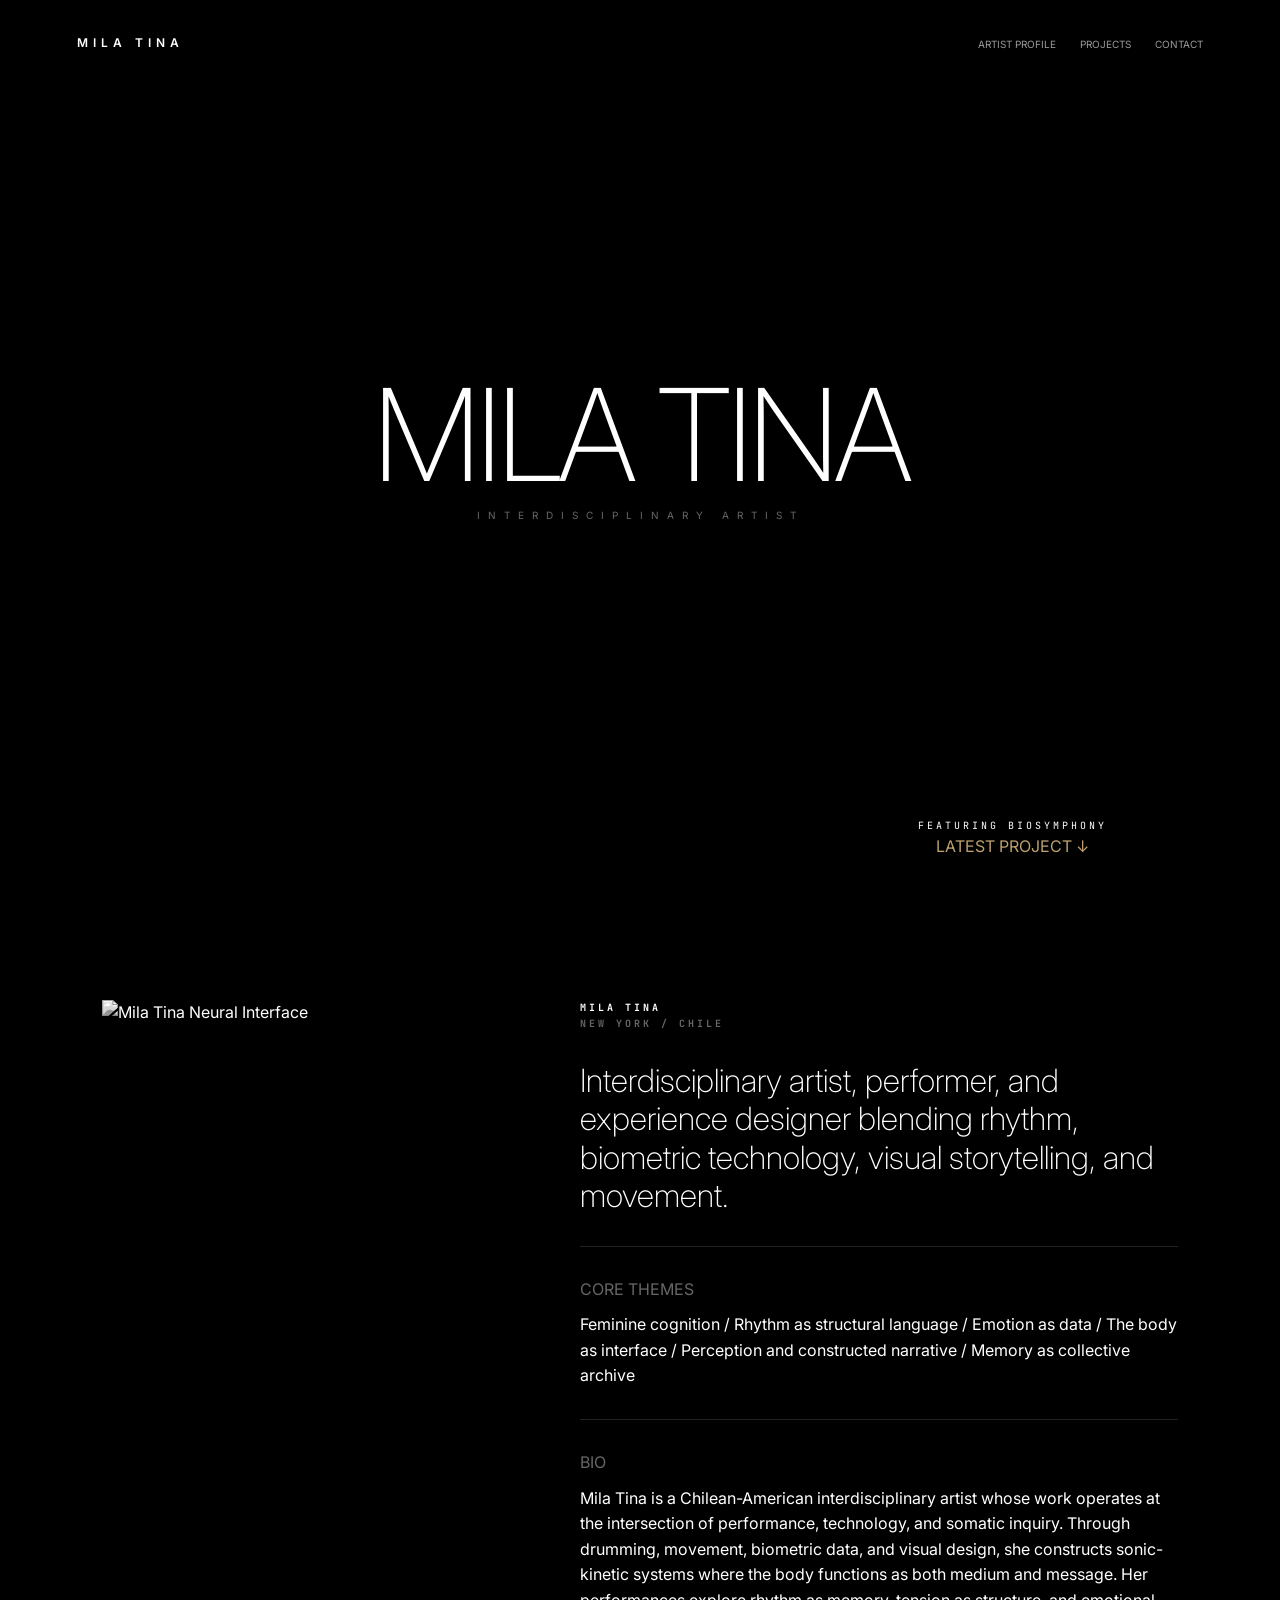
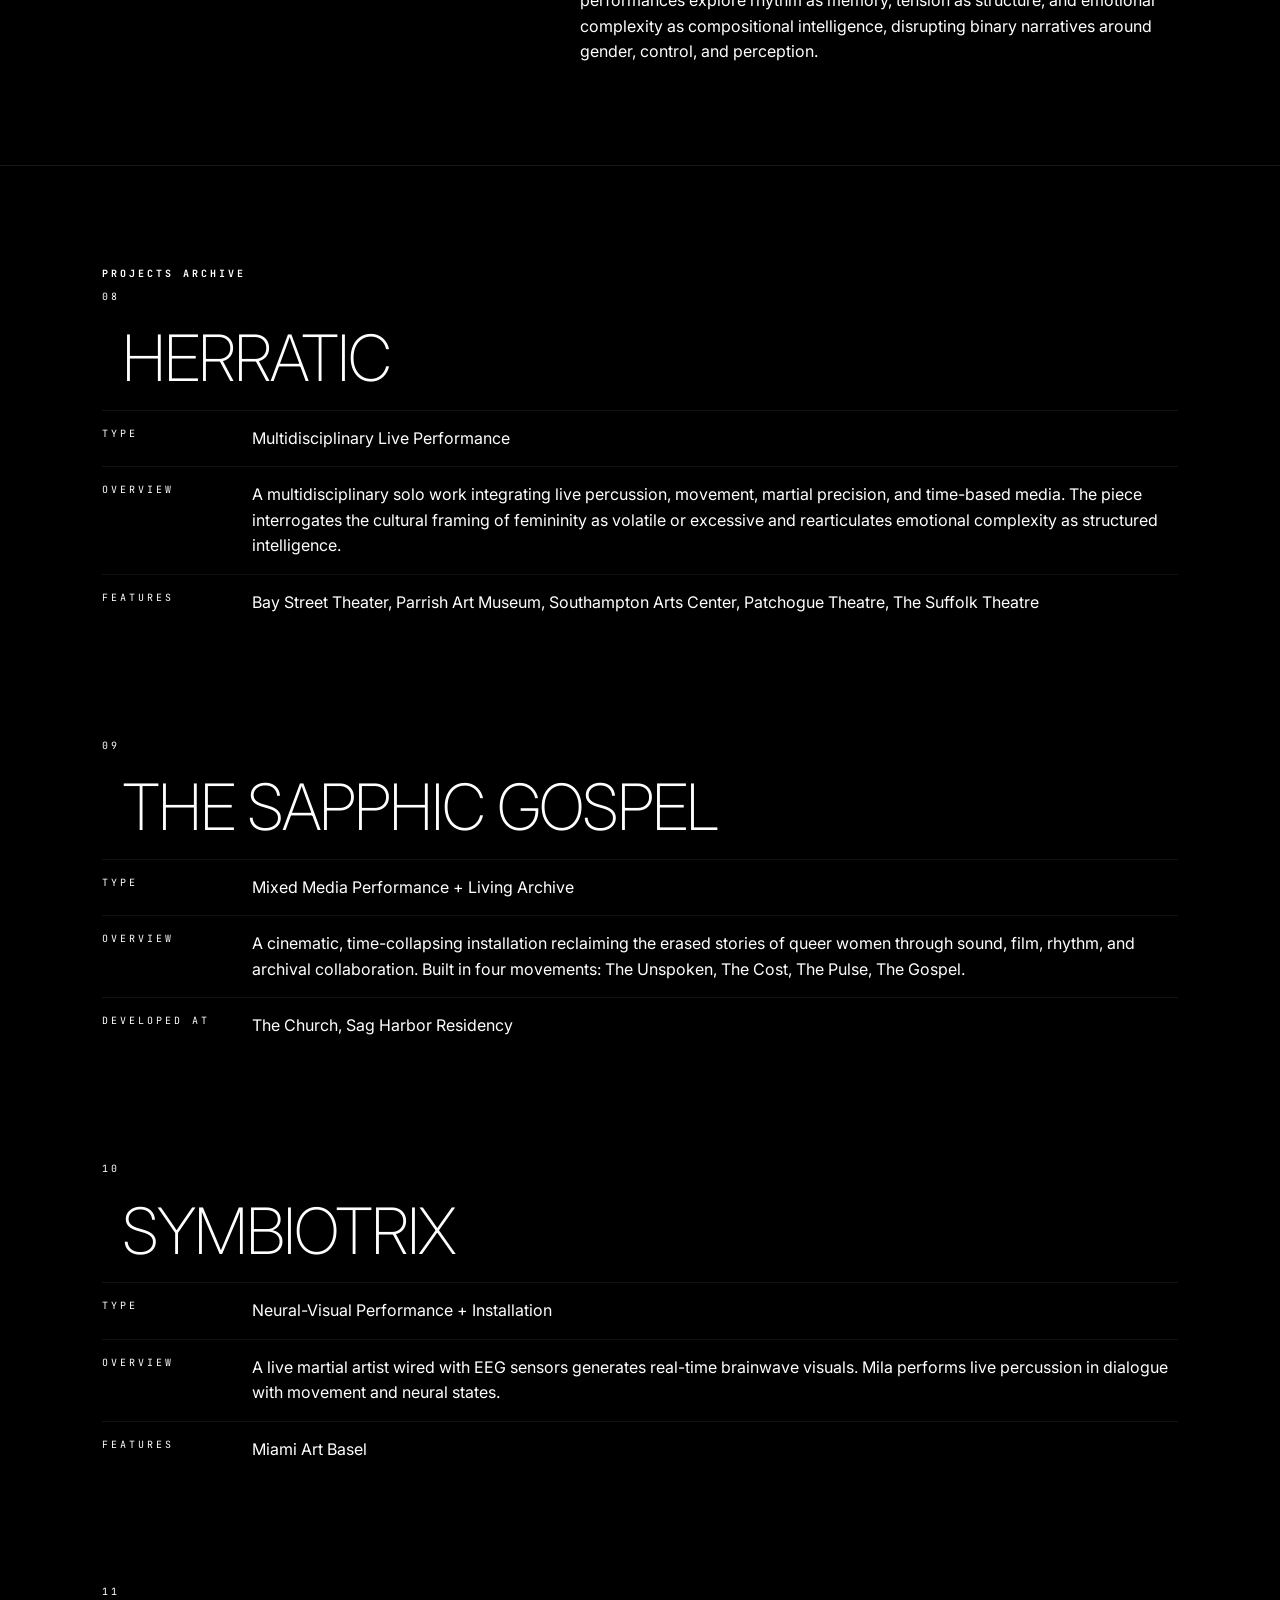
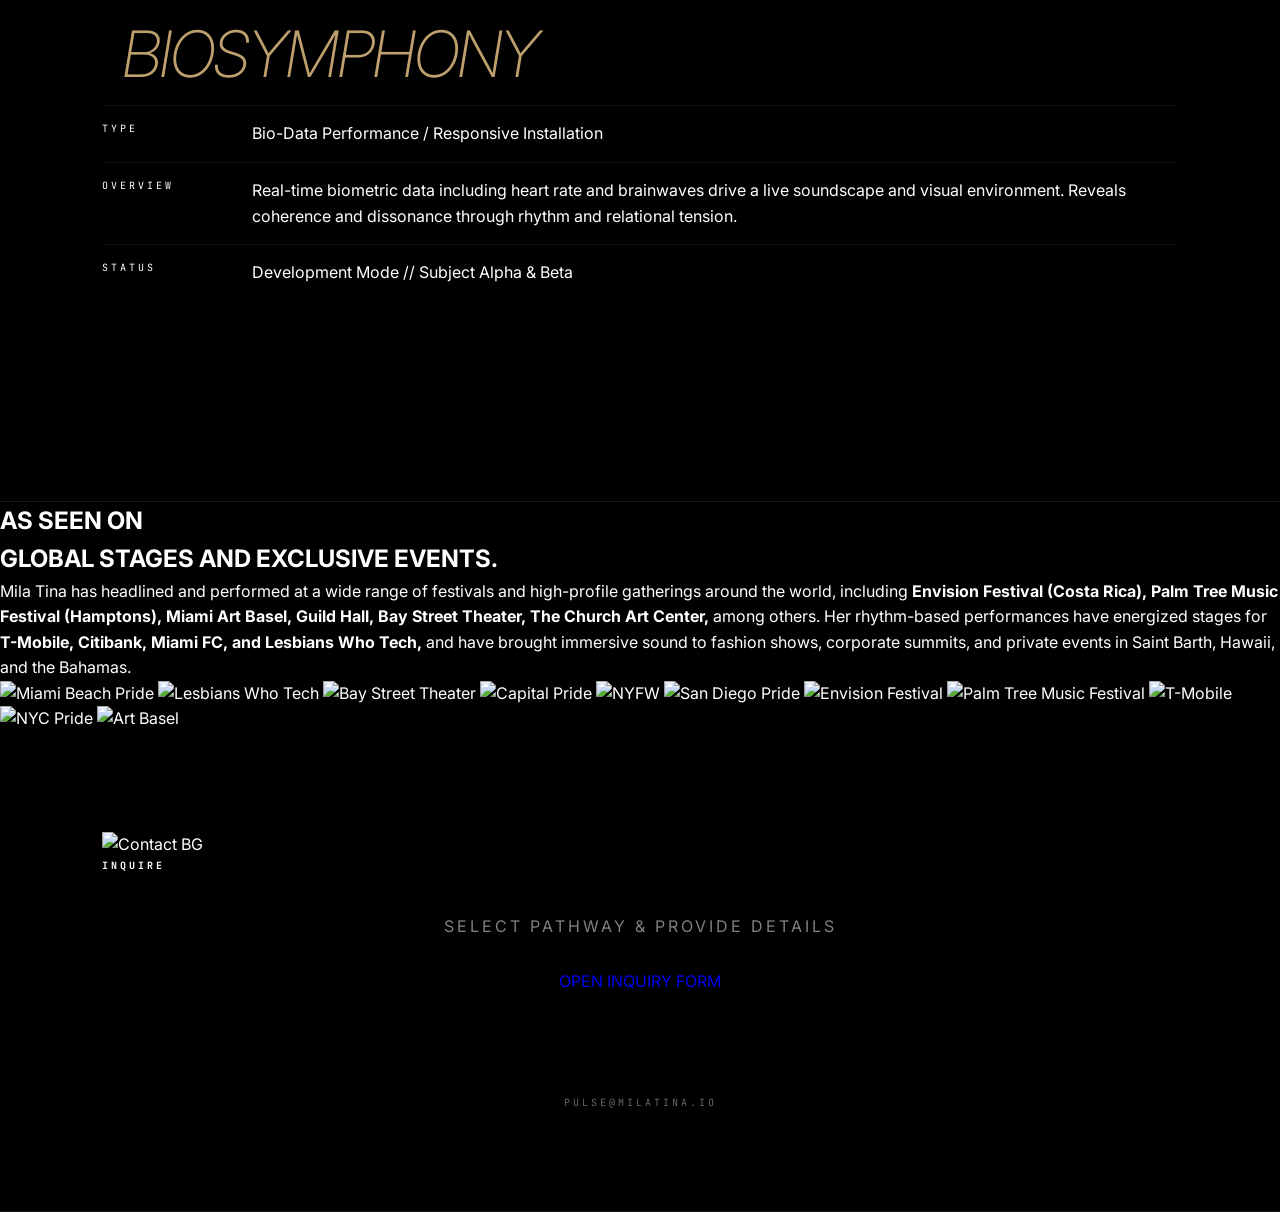
==== commit d1e0a389: "Update index.html" ====
--- a/index.html
+++ b/index.html
@@ -145,39 +145,23 @@
     </div>
 </section>
 
+<section id="contact" class="section has-bg">
+    <div class="bg-layer">
+        <img src="https://d1yei2z3i6k35z.cloudfront.net/16499233/6996cd3b1f394_milatina-flowe-background.png" alt="Contact BG">
+    </div>
     
-<!DOCTYPE html>
-<html lang="en">
-<head>
-    <meta charset="UTF-8">
-    <meta name="viewport" content="width=device-width, initial-scale=1.0">
-    <title>Mila Tina</title>
-    <link href="https://fonts.googleapis.com/css2?family=Inter:wght@100;300&family=JetBrains+Mono:wght@200&display=swap" rel="stylesheet">
-    <link rel="stylesheet" href="style.css">
-</head>
-<body>
+    <h2 class="contact-header-title mono">INQUIRE</h2>
 
-    <canvas id="neural-canvas"></canvas>
-
-    <header>
-        <div class="brand">Mila Tina</div>
-        <div class="line"></div>
-    </header>
-
-    <div class="cta-box">
-        <a href="https://milatina.systeme.io/contact" class="inquire-btn">Inquire</a>
-        
-        <div class="location">
-            Based in NY | Chile &nbsp;•&nbsp; Available Worldwide
-        </div>
+    <div class="inquiry-container" style="text-align: center; padding: 40px 0;">
+        <p class="mono-label" style="margin-bottom: 30px; color: rgba(255,255,255,0.5); letter-spacing: 3px;">
+            SELECT PATHWAY & PROVIDE DETAILS
+        </p>
+        <a href="https://milatina.systeme.io/contact" class="massive-submit" style="text-decoration: none; display: inline-block;">
+            OPEN INQUIRY FORM
+        </a>
     </div>
-
-    <footer>
-        <a href="mailto:pulse@milatina.io" class="email">pulse@milatina.io</a>
-    </footer>
-
-    <script src="script.js"></script>
+    
+    <p class="mono dim" style="margin-top: 60px; text-align: center;">PULSE@MILATINA.IO</p>
+</section>
 </body>
 </html>
-</body>
-</html>
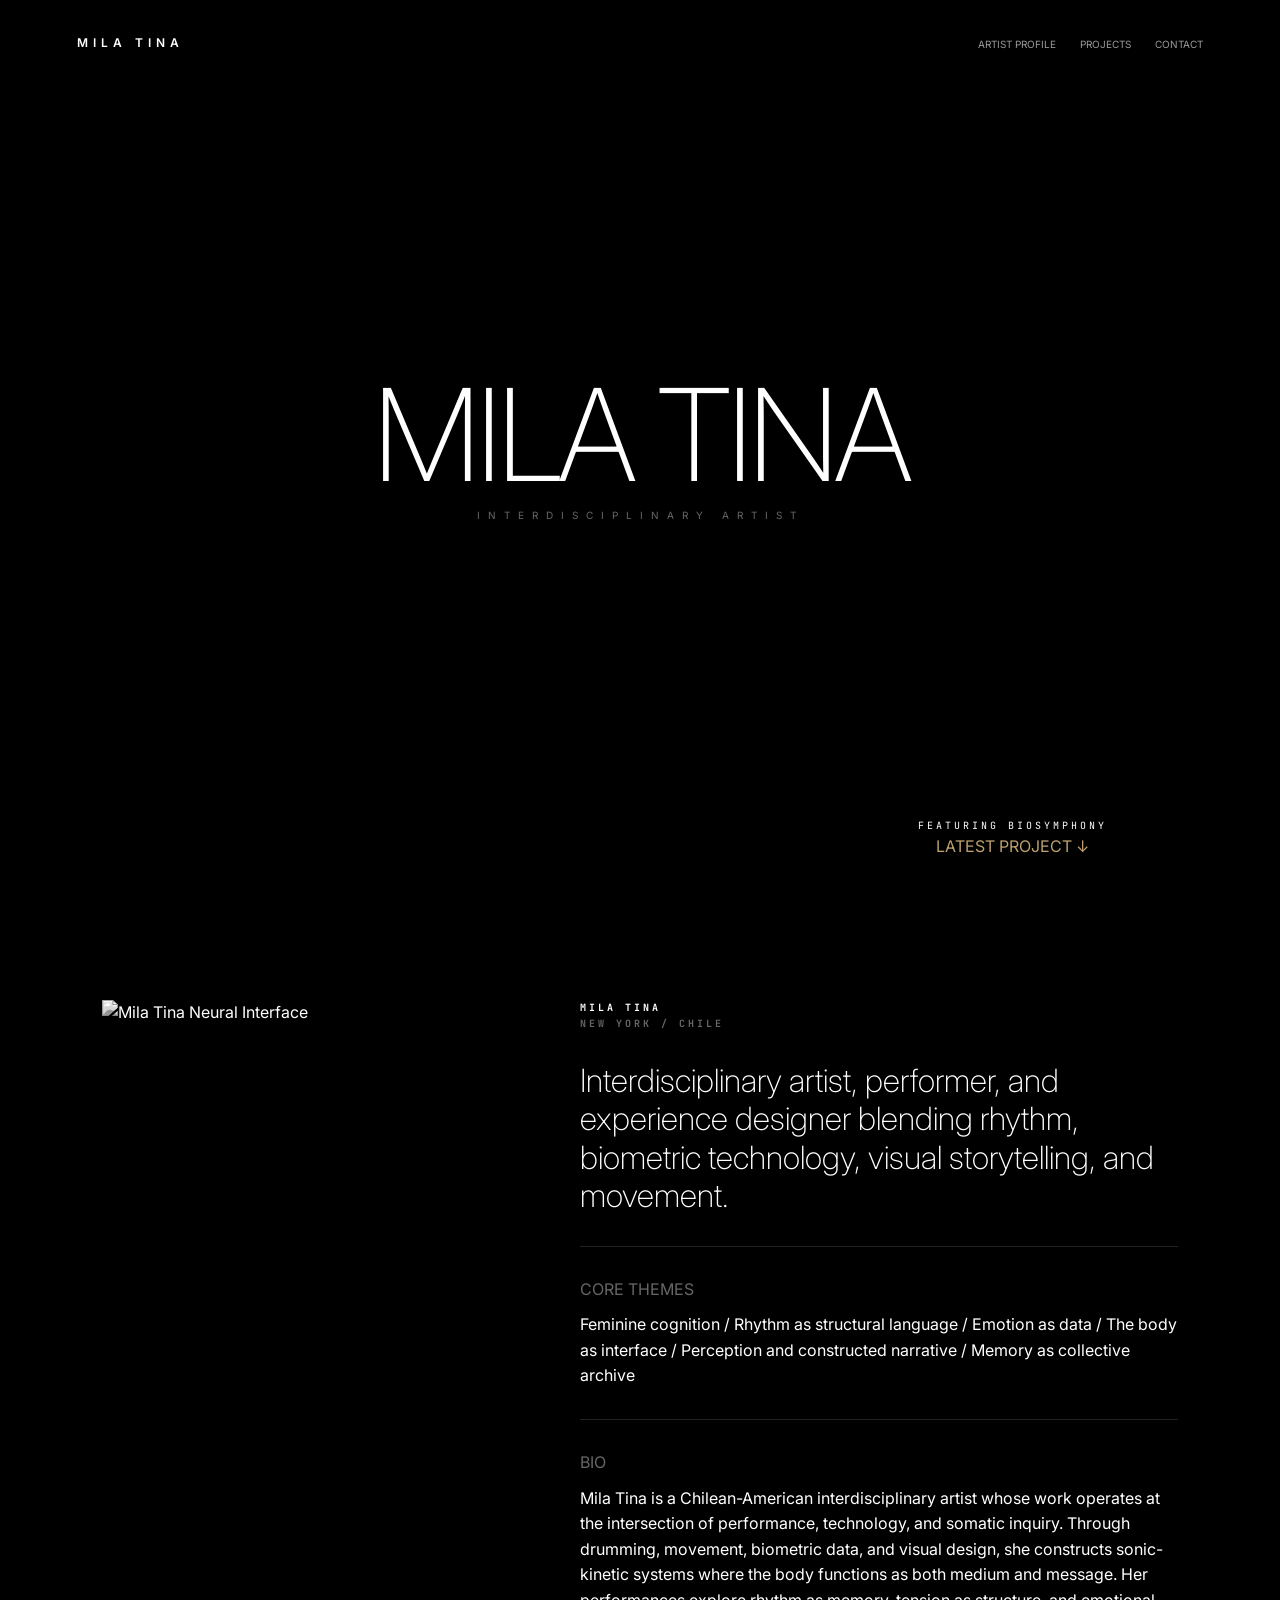
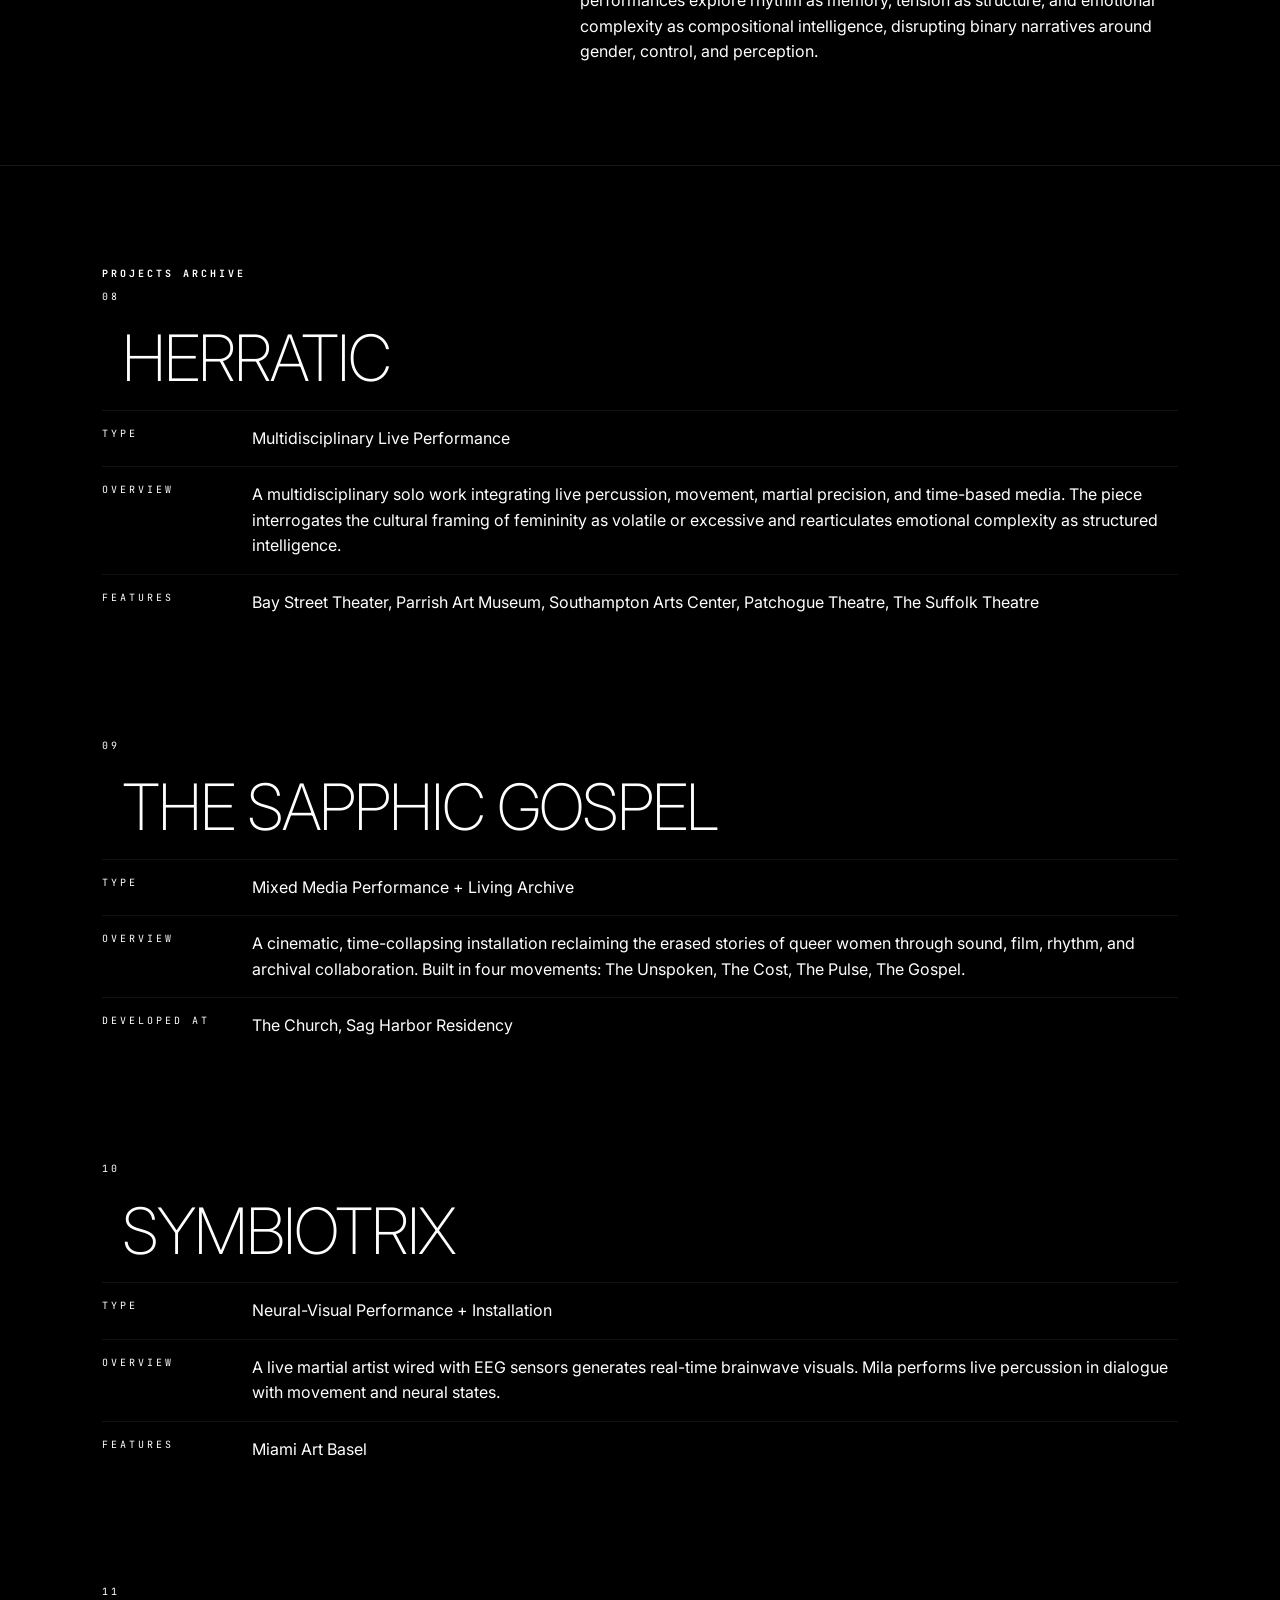
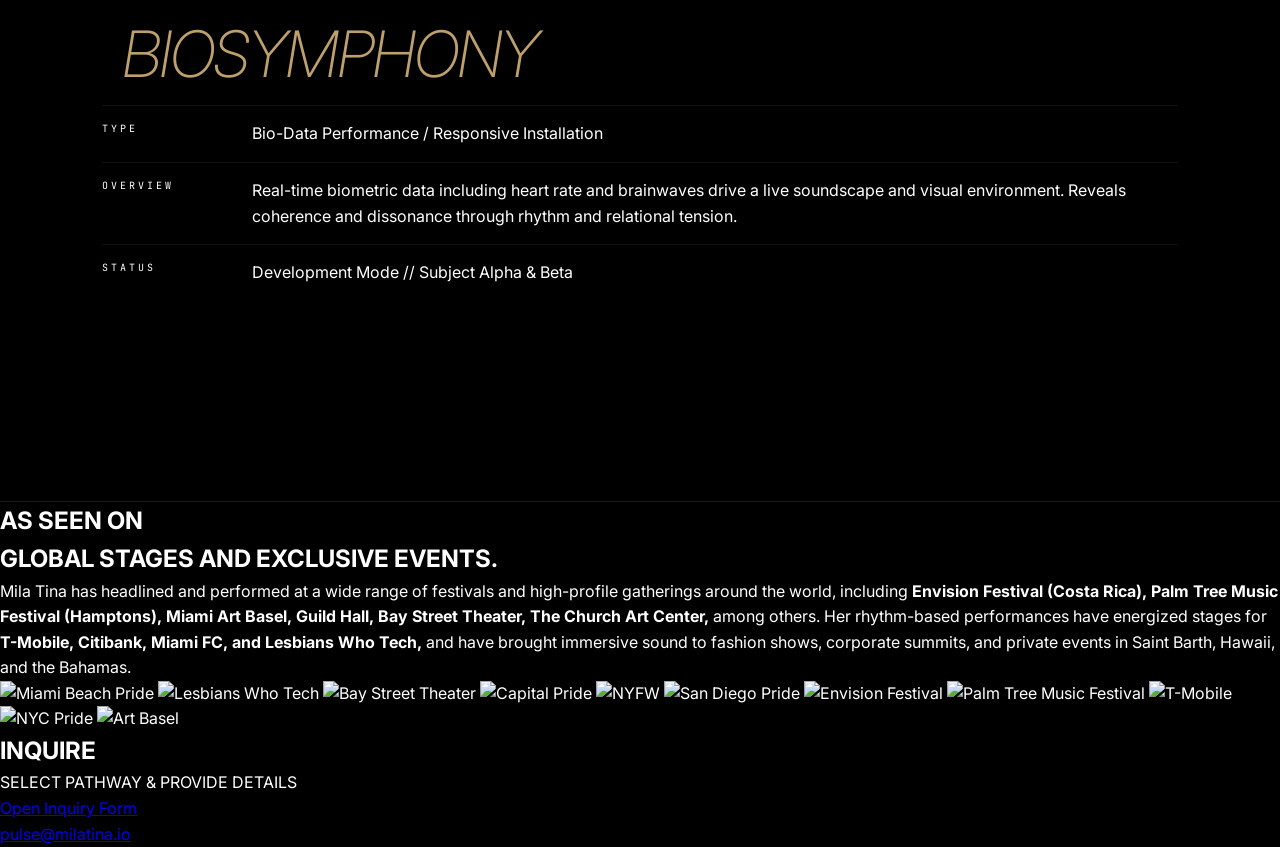
==== commit be1fc158: "Update index.html" ====
--- a/index.html
+++ b/index.html
@@ -145,23 +145,22 @@
     </div>
 </section>
 
-<section id="contact" class="section has-bg">
-    <div class="bg-layer">
-        <img src="https://d1yei2z3i6k35z.cloudfront.net/16499233/6996cd3b1f394_milatina-flowe-background.png" alt="Contact BG">
+<section id="contact" class="contact-section">
+    <div class="contact-header">
+        <h2 class="contact-title">INQUIRE</h2>
+        <div class="vertical-divider"></div>
+        <p class="contact-subtitle">SELECT PATHWAY & PROVIDE DETAILS</p>
     </div>
-    
-    <h2 class="contact-header-title mono">INQUIRE</h2>
 
-    <div class="inquiry-container" style="text-align: center; padding: 40px 0;">
-        <p class="mono-label" style="margin-bottom: 30px; color: rgba(255,255,255,0.5); letter-spacing: 3px;">
-            SELECT PATHWAY & PROVIDE DETAILS
-        </p>
-        <a href="https://milatina.systeme.io/contact" class="massive-submit" style="text-decoration: none; display: inline-block;">
-            OPEN INQUIRY FORM
+    <div class="button-wrapper">
+        <a href="https://milatina.systeme.io/contact" class="dynamic-button">
+            Open Inquiry Form
         </a>
     </div>
     
-    <p class="mono dim" style="margin-top: 60px; text-align: center;">PULSE@MILATINA.IO</p>
+    <a href="mailto:pulse@milatina.io" class="contact-email-link">pulse@milatina.io</a>
 </section>
+
+    
 </body>
 </html>
--- a/assets/styles.css
+++ b/assets/styles.css
@@ -148,87 +148,62 @@
 
 
 
-/* --- High-End Portal Contact Section --- */
-
-#contact {
-    padding: 160px 10%; 
+* --- 5. CONTACT & FOOTER --- */
+.has-bg {
+    position: relative;
     text-align: center;
+    min-height: 60vh;
     display: flex;
     flex-direction: column;
-    align-items: center;
-}
-
-/* 1. Large Header with Breathing Room */
+    justify-content: center;
+}
+
+.bg-layer {
+    position: absolute;
+    top: 0; left: 0; width: 100%; height: 100%;
+    z-index: -1;
+    opacity: 0.3;
+}
+
+.bg-layer img { width: 100%; height: 100%; object-fit: cover; }
+
 .contact-header-title {
-    font-size: clamp(3.5rem, 7vw, 6rem);
-    font-weight: 200;
-    letter-spacing: -2px;
-    margin-bottom: 80px; /* Space between title and form */
-}
-
-.inquiry-form {
-    width: 100%;
-    max-width: 700px; /* Keeps the form elegant and centered */
-}
-
-/* 2. Spaced Rows */
-.form-row {
-    margin-bottom: 60px; /* Massive gap between each question */
-    text-align: left;
-    border-bottom: 1px solid rgba(255,255,255,0.1);
-    padding-bottom: 15px;
-}
-
-/* 3. Refined Labels */
-.form-row label {
-    display: block;
-    font-family: 'JetBrains Mono', monospace;
+    font-size: 50px;
+    font-weight: 100;
+    letter-spacing: 20px;
+    margin-bottom: 40px;
+}
+
+.pulse-email {
+    margin-top: 20px;
+    color: var(--gold);
+    animation: pulse-op 4s infinite ease-in-out;
+}
+
+@keyframes pulse-op {
+    0%, 100% { opacity: 0.4; }
+    50% { opacity: 1; }
+}
+
+/* --- 6. NAVIGATION --- */
+.fixed-nav {
+    position: fixed;
+    top: 0; width: 100%;
+    display: flex;
+    justify-content: space-between;
+    padding: 30px 5vw;
+    z-index: 100;
+    background: linear-gradient(to bottom, var(--black), transparent);
+}
+
+.nav-links a {
+    color: var(--white);
+    text-decoration: none;
     font-size: 10px;
-    letter-spacing: 4px;
-    color: var(--dim);
-    margin-bottom: 20px; /* Space between "SELECT PATHWAY" and the actual menu */
-    text-transform: uppercase;
-}
-
-/* 4. Invisible / Minimalist Inputs */
-.mono-select, .mono-input {
-    background: transparent;
-    border: none;
-    color: var(--white);
-    font-family: 'Inter', sans-serif; /* Use Inter for the actual typing for better legibility */
-    font-size: 18px;
-    font-weight: 300;
-    width: 100%;
-    outline: none;
-    cursor: pointer;
-}
-
-/* Remove default arrow for cleaner look on Chrome/Safari */
-.mono-select {
-    appearance: none;
-    -webkit-appearance: none;
-}
-
-/* 5. The "Send Pulse" Button - Floating & Large */
-.massive-submit {
-    background: transparent;
-    border: 1px solid rgba(255,255,255,0.2);
-    color: white;
-    font-family: 'JetBrains Mono', monospace;
-    font-size: 12px;
-    letter-spacing: 5px;
-    padding: 25px 60px;
-    margin-top: 40px;
-    transition: 0.5s all;
-    text-transform: uppercase;
-}
-
-.massive-submit:hover {
-    border-color: var(--gold);
-    color: var(--gold);
-    letter-spacing: 8px; /* Subtle expansion on hover */
-}
-
+    letter-spacing: 3px;
+    margin-left: 30px;
+    font-family: var(--font-mono);
+}
 
 
 
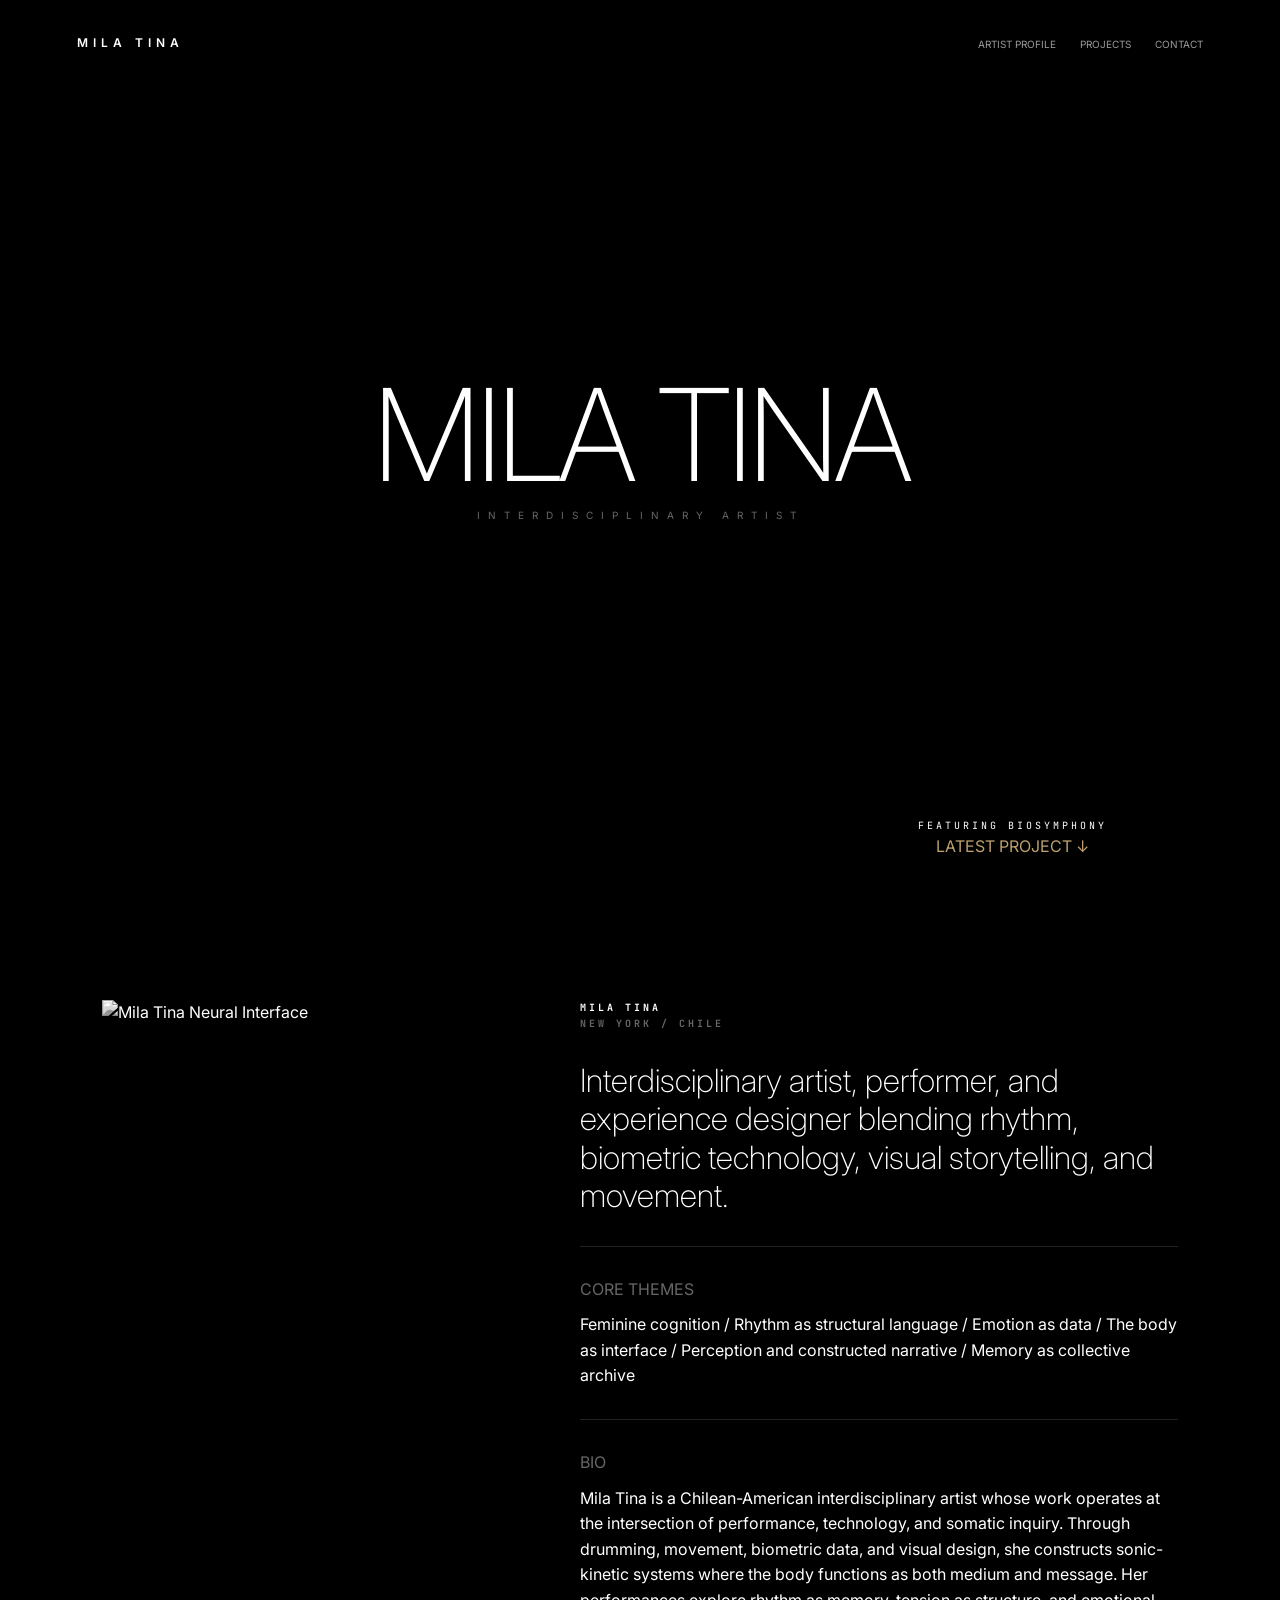
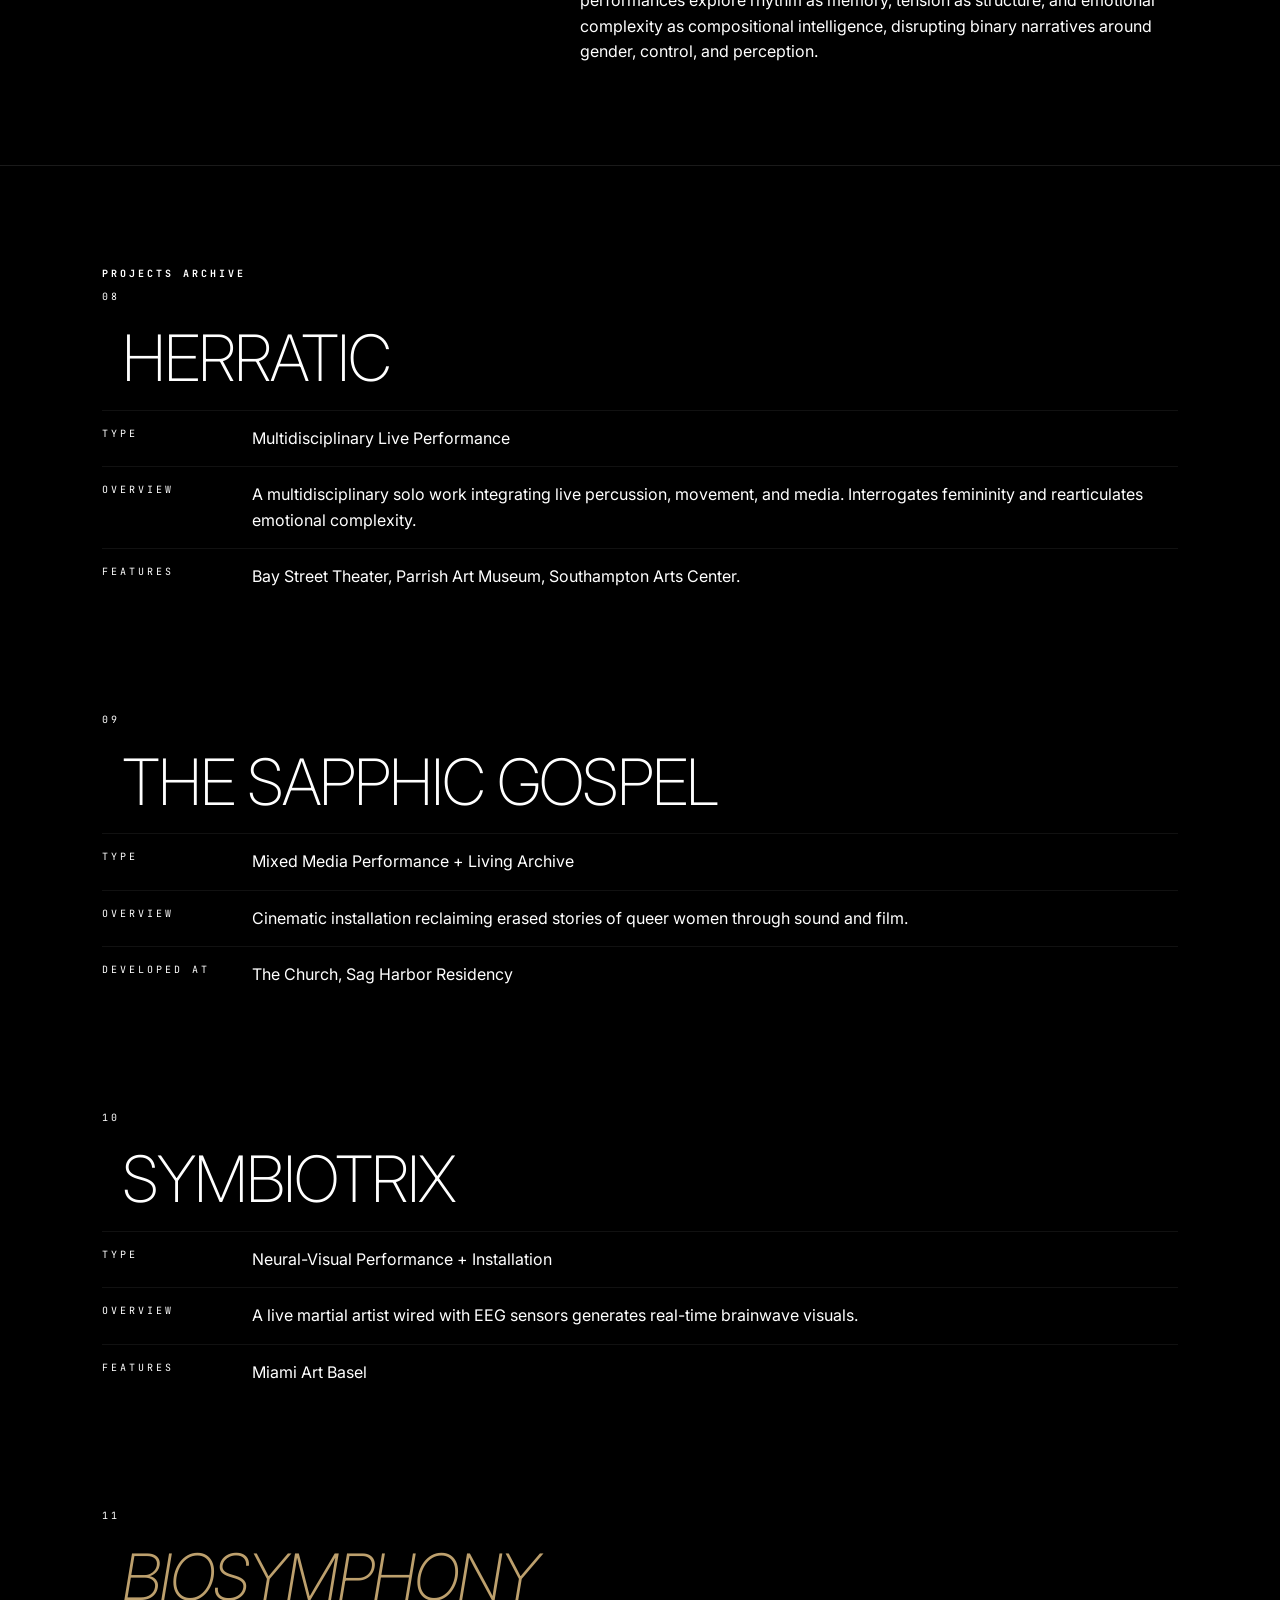
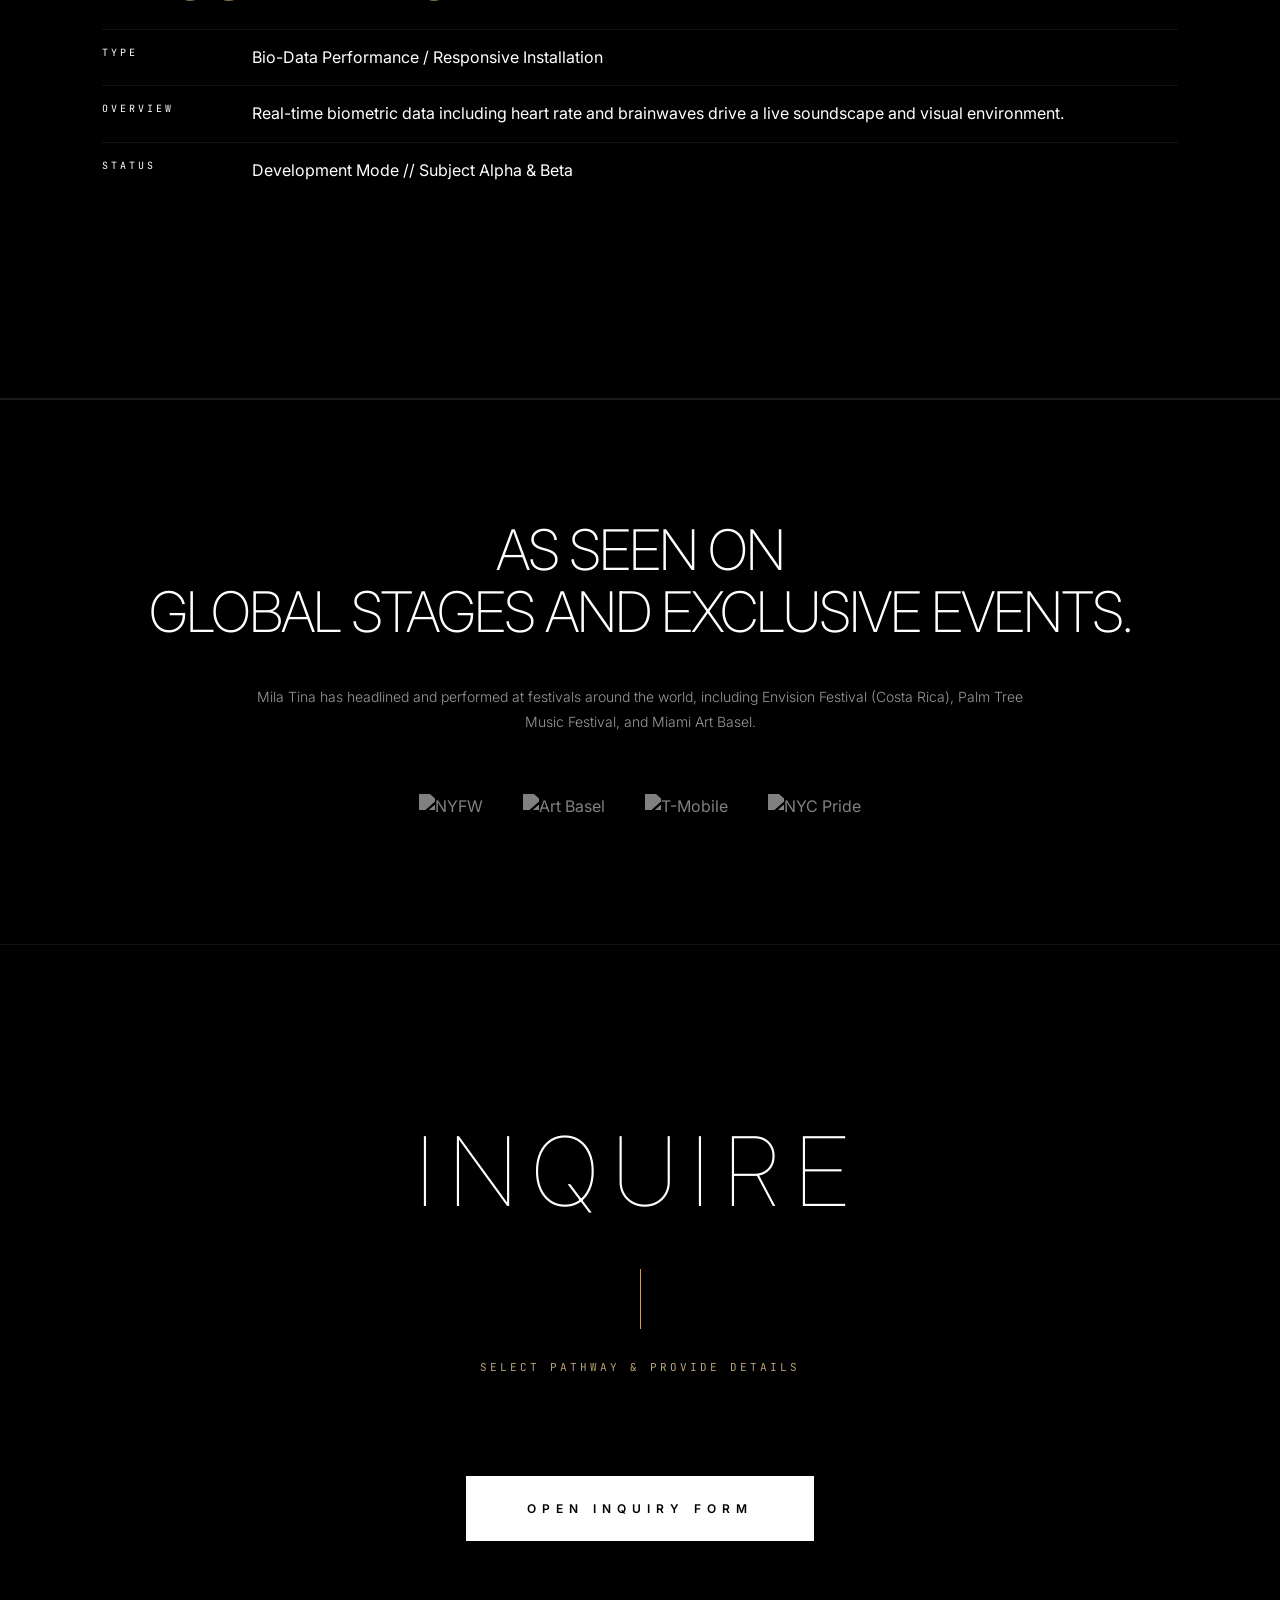
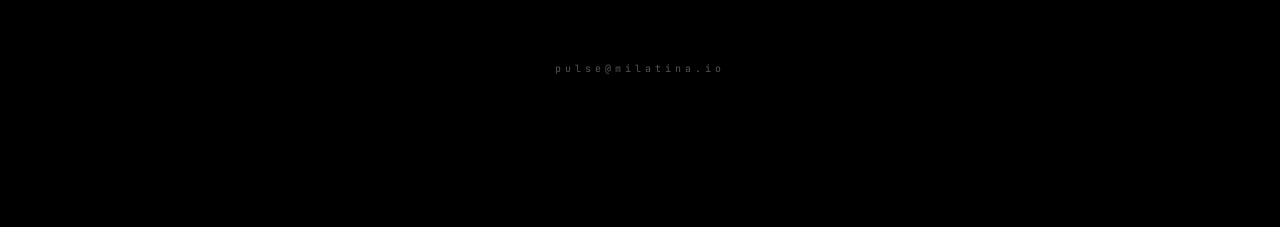
==== commit d0ae4bf5: "Update index.html" ====
--- a/index.html
+++ b/index.html
@@ -4,13 +4,7 @@
     <meta charset="UTF-8">
     <meta name="viewport" content="width=device-width, initial-scale=1.0">
     <title>MILA TINA | INTERDISCIPLINARY ARTIST</title>
-    <meta name="description" content="Mila Tina is an interdisciplinary artist, performer, and experience designer blending rhythm, biometric technology, visual storytelling, and movement.">
-    <meta name="keywords" content="Mila Tina, Interdisciplinary Artist, Biometric Art, Performance Art, BioSymphony">
-    <link rel="canonical" href="https://milatina.io">
-    
-    <link rel="preconnect" href="https://fonts.googleapis.com">
     <link href="https://fonts.googleapis.com/css2?family=Inter:wght@200;300;400;600&family=JetBrains+Mono:wght@200;400&display=swap" rel="stylesheet">
-    <script src="https://cdnjs.cloudflare.com/ajax/libs/three.js/r128/three.min.js"></script>
     <link rel="stylesheet" href="assets/styles.css">
 </head>
 <body>
@@ -24,15 +18,13 @@
         </div>
     </nav>
 
-    <section id="hero" class="fullscreen-panel">
+    <section id="hero">
         <div class="video-background">
             <video autoplay muted loop playsinline class="bg-video">
                 <source src="https://d1yei2z3i6k35z.cloudfront.net/16499233/6996cd3b0e645_milatina-biosymphonybackgroundvideo.mp4" type="video/mp4">
             </video>
             <div class="video-overlay"></div>
         </div>
-
-        <div id="canvas-container"></div> 
         <div class="hero-content">
             <h1>MILA TINA</h1>
             <p class="role-tag">INTERDISCIPLINARY ARTIST</p>
@@ -51,14 +43,12 @@
             <div class="profile-data">
                 <h2 class="mono">MILA TINA <br> <span class="dim">NEW YORK / CHILE</span></h2>
                 <p class="lead-text">Interdisciplinary artist, performer, and experience designer blending rhythm, biometric technology, visual storytelling, and movement.</p>
-                
                 <hr>
                 <div class="practice-block">
                     <span class="mono-label">CORE THEMES</span>
                     <p>Feminine cognition / Rhythm as structural language / Emotion as data / The body as interface / Perception and constructed narrative / Memory as collective archive</p>
                 </div>
                 <hr>
-                
                 <div class="bio-block">
                     <span class="mono-label">BIO</span>
                     <p>Mila Tina is a Chilean-American interdisciplinary artist whose work operates at the intersection of performance, technology, and somatic inquiry. Through drumming, movement, biometric data, and visual design, she constructs sonic-kinetic systems where the body functions as both medium and message. Her performances explore rhythm as memory, tension as structure, and emotional complexity as compositional intelligence, disrupting binary narratives around gender, control, and perception.</p>
@@ -71,96 +61,62 @@
         <h2 class="section-title mono">PROJECTS ARCHIVE</h2>
 
         <article class="project-block" id="project-08">
-            <div class="project-header">
-                <span class="mono">08</span>
-                <h3>HERRATIC</h3>
-            </div>
+            <div class="project-header"><span class="mono">08</span><h3>HERRATIC</h3></div>
             <div class="project-details">
                 <div class="detail-row"><span class="mono">TYPE</span><p>Multidisciplinary Live Performance</p></div>
-                <div class="detail-row"><span class="mono">OVERVIEW</span><p>A multidisciplinary solo work integrating live percussion, movement, martial precision, and time-based media. The piece interrogates the cultural framing of femininity as volatile or excessive and rearticulates emotional complexity as structured intelligence.</p></div>
-                <div class="detail-row"><span class="mono">FEATURES</span><p>Bay Street Theater, Parrish Art Museum, Southampton Arts Center, Patchogue Theatre, The Suffolk Theatre</p></div>
+                <div class="detail-row"><span class="mono">OVERVIEW</span><p>A multidisciplinary solo work integrating live percussion, movement, and media. Interrogates femininity and rearticulates emotional complexity.</p></div>
+                <div class="detail-row"><span class="mono">FEATURES</span><p>Bay Street Theater, Parrish Art Museum, Southampton Arts Center.</p></div>
             </div>
         </article>
 
         <article class="project-block" id="project-09">
-            <div class="project-header">
-                <span class="mono">09</span>
-                <h3>THE SAPPHIC GOSPEL</h3>
-            </div>
+            <div class="project-header"><span class="mono">09</span><h3>THE SAPPHIC GOSPEL</h3></div>
             <div class="project-details">
                 <div class="detail-row"><span class="mono">TYPE</span><p>Mixed Media Performance + Living Archive</p></div>
-                <div class="detail-row"><span class="mono">OVERVIEW</span><p>A cinematic, time-collapsing installation reclaiming the erased stories of queer women through sound, film, rhythm, and archival collaboration. Built in four movements: The Unspoken, The Cost, The Pulse, The Gospel.</p></div>
+                <div class="detail-row"><span class="mono">OVERVIEW</span><p>Cinematic installation reclaiming erased stories of queer women through sound and film.</p></div>
                 <div class="detail-row"><span class="mono">DEVELOPED AT</span><p>The Church, Sag Harbor Residency</p></div>
             </div>
         </article>
 
         <article class="project-block" id="project-10">
-            <div class="project-header">
-                <span class="mono">10</span>
-                <h3>SYMBIOTRIX</h3>
-            </div>
+            <div class="project-header"><span class="mono">10</span><h3>SYMBIOTRIX</h3></div>
             <div class="project-details">
                 <div class="detail-row"><span class="mono">TYPE</span><p>Neural-Visual Performance + Installation</p></div>
-                <div class="detail-row"><span class="mono">OVERVIEW</span><p>A live martial artist wired with EEG sensors generates real-time brainwave visuals. Mila performs live percussion in dialogue with movement and neural states.</p></div>
+                <div class="detail-row"><span class="mono">OVERVIEW</span><p>A live martial artist wired with EEG sensors generates real-time brainwave visuals.</p></div>
                 <div class="detail-row"><span class="mono">FEATURES</span><p>Miami Art Basel</p></div>
             </div>
         </article>
 
         <article class="project-block highlight" id="project-11">
-            <div class="project-header">
-                <span class="mono">11</span>
-                <h3>BIOSYMPHONY</h3>
-            </div>
+            <div class="project-header"><span class="mono">11</span><h3>BIOSYMPHONY</h3></div>
             <div class="project-details">
                 <div class="detail-row"><span class="mono">TYPE</span><p>Bio-Data Performance / Responsive Installation</p></div>
-                <div class="detail-row"><span class="mono">OVERVIEW</span><p>Real-time biometric data including heart rate and brainwaves drive a live soundscape and visual environment. Reveals coherence and dissonance through rhythm and relational tension.</p></div>
+                <div class="detail-row"><span class="mono">OVERVIEW</span><p>Real-time biometric data including heart rate and brainwaves drive a live soundscape and visual environment.</p></div>
                 <div class="detail-row"><span class="mono">STATUS</span><p>Development Mode // Subject Alpha & Beta</p></div>
             </div>
         </article>
     </section>
 
-<section class="social-proof-section">
-    <div class="content-wrap">
-        
+    <section class="social-proof-section">
         <h2 class="social-proof-title">AS SEEN ON <br>GLOBAL STAGES AND EXCLUSIVE EVENTS.</h2>
-        
-        <p class="social-proof-body">
-            Mila Tina has headlined and performed at a wide range of festivals and high-profile gatherings around the world, including <strong>Envision Festival (Costa Rica), Palm Tree Music Festival (Hamptons), Miami Art Basel, Guild Hall, Bay Street Theater, The Church Art Center,</strong> among others. Her rhythm-based performances have energized stages for <strong>T-Mobile, Citibank, Miami FC, and Lesbians Who Tech,</strong> and have brought immersive sound to fashion shows, corporate summits, and private events in Saint Barth, Hawaii, and the Bahamas.
-        </p>
-        
+        <p class="social-proof-body">Mila Tina has headlined and performed at festivals around the world, including Envision Festival (Costa Rica), Palm Tree Music Festival, and Miami Art Basel.</p>
         <div class="logo-cloud-grid">
-            <img src="path-to-miamibeachpride.png" alt="Miami Beach Pride">
-            <img src="path-to-lesbianswhotech.png" alt="Lesbians Who Tech">
-            <img src="path-to-baystreettheater.png" alt="Bay Street Theater">
-            <img src="path-to-capitalpride.png" alt="Capital Pride">
             <img src="path-to-nyfw.png" alt="NYFW">
-            <img src="path-to-sandiegopride.png" alt="San Diego Pride">
-            <img src="path-to-envision.png" alt="Envision Festival">
-            <img src="path-to-palmtreemusicfestival.png" alt="Palm Tree Music Festival">
+            <img src="path-to-artbasel.png" alt="Art Basel">
             <img src="path-to-tmobile.png" alt="T-Mobile">
             <img src="path-to-nycpride.png" alt="NYC Pride">
-            <img src="path-to-artbasel.png" alt="Art Basel">
         </div>
+    </section>
 
-    </div>
-</section>
-
-<section id="contact" class="contact-section">
-    <div class="contact-header">
+    <section id="contact" class="contact-section">
         <h2 class="contact-title">INQUIRE</h2>
         <div class="vertical-divider"></div>
         <p class="contact-subtitle">SELECT PATHWAY & PROVIDE DETAILS</p>
-    </div>
+        <div class="button-wrapper">
+            <a href="https://milatina.systeme.io/contact" class="dynamic-button">Open Inquiry Form</a>
+        </div>
+        <a href="mailto:pulse@milatina.io" class="contact-email-link">pulse@milatina.io</a>
+    </section>
 
-    <div class="button-wrapper">
-        <a href="https://milatina.systeme.io/contact" class="dynamic-button">
-            Open Inquiry Form
-        </a>
-    </div>
-    
-    <a href="mailto:pulse@milatina.io" class="contact-email-link">pulse@milatina.io</a>
-</section>
-
-    
 </body>
 </html>
--- a/assets/styles.css
+++ b/assets/styles.css
@@ -42,13 +42,13 @@
 .section { padding: 100px 8%; border-bottom: 1px solid #1a1a1a; }
 .profile-grid { 
     display: grid; 
-    grid-template-columns: 0.8fr 1.2fr; /* Smaller image column on desktop */
+    grid-template-columns: 0.8fr 1.2fr; 
     gap: 80px; 
     align-items: start; 
 }
 .profile-image img { 
     width: 100%; 
-    max-width: 400px; /* Limits the image size */
+    max-width: 400px; 
     filter: grayscale(1); 
 }
 
@@ -58,21 +58,19 @@
 
 /* LATEST PROJECT LINK STYLING */
 .scroll-prompt {
-    color: #bda06d; /* Your signature Gold */
+    color: #bda06d; 
     text-decoration: none;
     transition: color 0.3s ease, opacity 0.3s ease;
     display: inline-block;
 }
 
-/* Hover State: Red */
 .scroll-prompt:hover {
-    color: #ff0000; /* Pure Red */
+    color: #ff0000; 
     opacity: 1;
 }
 
-/* Active State: Light Gray (When Clicked) */
 .scroll-prompt:active {
-    color: #d3d3d3; /* Light Gray */
+    color: #d3d3d3; 
 }
 
 /* Projects */
@@ -85,28 +83,20 @@
 .center { text-align: center; padding: 150px 0; }
 .contact-link { font-size: clamp(2rem, 8vw, 5rem); text-decoration: none; color: white; display: block; margin-bottom: 20px; }
 
-/* MOBILE RESPONSIVE RULES (iPhone/Tablets) */
+/* MOBILE RESPONSIVE RULES */
 @media (max-width: 768px) {
     .fixed-nav { padding: 20px 20px; flex-direction: column; gap: 15px; }
     .nav-links a { margin: 0 10px; }
-    
-    /* Stack profile: Image on top, text below */
     .profile-grid { 
         grid-template-columns: 1fr; 
         gap: 40px; 
     }
     .profile-image { order: 1; text-align: center; }
     .profile-data { order: 2; }
-    
     .lead-text { font-size: 1.5rem; }
     .detail-row { grid-template-columns: 1fr; gap: 5px; }
     h1 { font-size: 15vw; }
 }
-
-
-
-
-
 
 /* PERFORMANCE DECK SPECIFIC STYLES */
 .section-label { margin-bottom: 60px; color: var(--dim); }
@@ -135,7 +125,7 @@
     gap: 60px;
     align-items: center;
     padding-top: 50px;
-    filter: grayscale(1) invert(1); /* Makes black logos white for dark mode */
+    filter: grayscale(1) invert(1);
     opacity: 0.6;
 }
 .logo-grid img { width: 100%; height: auto; transition: 0.3s; }
@@ -144,143 +134,135 @@
 @media (max-width: 768px) {
     .offering-header h3 { font-size: 2rem; }
     .logo-grid { grid-template-columns: 1fr 1fr; gap: 30px; }
-
-
-
-
-* --- 5. CONTACT & FOOTER --- */
-.has-bg {
+} /* FIXED: This closing brace was missing! */
+
+/* --- SOCIAL PROOF (AS SEEN ON) --- */
+.social-proof-section {
+    padding: 120px 8%;
+    background: #000;
+    text-align: center;
+    border-top: 1px solid #1a1a1a;
+}
+
+.social-proof-title {
+    font-size: clamp(2rem, 5vw, 3.5rem);
+    font-weight: 200;
+    letter-spacing: -2px;
+    margin-bottom: 40px;
+    line-height: 1.1;
+    color: #fff;
+    text-align: center;
+}
+
+.social-proof-body {
+    font-size: 14px;
+    font-weight: 300;
+    line-height: 1.8;
+    color: #999;
+    max-width: 800px;
+    margin: 0 auto 60px auto;
+}
+
+.logo-cloud-grid {
+    display: flex;
+    flex-wrap: wrap;
+    justify-content: center;
+    gap: 40px;
+    opacity: 0.5;
+    max-width: 1000px;
+    margin: 0 auto;
+}
+
+.logo-cloud-grid img {
+    height: 30px;
+    width: auto;
+    filter: grayscale(1) brightness(2);
+    transition: 0.4s;
+}
+
+/* --- CONTACT SECTION --- */
+.contact-section {
     position: relative;
-    text-align: center;
-    min-height: 60vh;
+    padding: 150px 0;
+    background: #000;
     display: flex;
     flex-direction: column;
+    align-items: center; 
+    justify-content: center; 
+    text-align: center;
+    border-top: 1px solid #111;
+}
+
+.contact-title {
+    font-size: clamp(3rem, 10vw, 6rem);
+    font-weight: 100;
+    letter-spacing: 15px;
+    margin: 0 0 20px 0;
+    color: #fff;
+    width: 100%;
+}
+
+.vertical-divider {
+    width: 1px;
+    height: 60px;
+    background: var(--gold);
+    margin: 0 auto 30px auto;
+}
+
+.contact-subtitle {
+    font-family: 'JetBrains Mono', monospace;
+    font-size: 11px;
+    letter-spacing: 3px;
+    color: var(--gold);
+    margin-bottom: 60px;
+    text-transform: uppercase;
+}
+
+.button-wrapper {
+    margin: 40px 0;
+    display: flex;
     justify-content: center;
 }
 
-.bg-layer {
-    position: absolute;
-    top: 0; left: 0; width: 100%; height: 100%;
-    z-index: -1;
-    opacity: 0.3;
-}
-
-.bg-layer img { width: 100%; height: 100%; object-fit: cover; }
-
-.contact-header-title {
-    font-size: 50px;
-    font-weight: 100;
-    letter-spacing: 20px;
-    margin-bottom: 40px;
-}
-
-.pulse-email {
-    margin-top: 20px;
-    color: var(--gold);
-    animation: pulse-op 4s infinite ease-in-out;
-}
-
-@keyframes pulse-op {
-    0%, 100% { opacity: 0.4; }
-    50% { opacity: 1; }
-}
-
-/* --- 6. NAVIGATION --- */
-.fixed-nav {
-    position: fixed;
-    top: 0; width: 100%;
-    display: flex;
-    justify-content: space-between;
-    padding: 30px 5vw;
-    z-index: 100;
-    background: linear-gradient(to bottom, var(--black), transparent);
-}
-
-.nav-links a {
-    color: var(--white);
+/* FIXED BUTTON: Forces black text on white background */
+.dynamic-button {
+    display: inline-block !important;
+    background: #fff !important; 
+    color: #000 !important;      
+    padding: 22px 60px !important;
+    text-decoration: none !important;
+    font-family: 'Inter', sans-serif !important;
+    font-size: 12px !important;
+    font-weight: 600 !important;
+    letter-spacing: 6px !important;
+    text-transform: uppercase !important;
+    border: 1px solid #fff !important;
+    transition: 0.5s cubic-bezier(0.4, 0, 0.2, 1) !important;
+}
+
+.dynamic-button:hover {
+    background: transparent !important;
+    color: #fff !important;
+    letter-spacing: 10px !important;
+    transform: translateY(-5px);
+}
+
+.contact-email-link {
+    margin-top: 80px;
+    display: block;
+    color: #555 !important;
     text-decoration: none;
+    font-family: 'JetBrains Mono', monospace;
     font-size: 10px;
-    letter-spacing: 3px;
-    margin-left: 30px;
-    font-family: var(--font-mono);
-}
-
-
-
-
-
-
-
-/* --- Corrected, Large, Spaced-Out Client Section --- */
-
-.social-proof-section {
-    padding: 180px 10%; /* Massive vertical breathing */
-    background: var(--bg);
-    border-top: 1px solid #1a1a1a;
-    position: relative;
-    z-index: 10;
-}
-
-/* 1. Large, Cinematic Title */
-.social-proof-title {
-    font-size: clamp(3rem, 6vw, 5rem); /* Scalable huge text */
-    font-weight: 200;
-    letter-spacing: -3px;
-    line-height: 1.1;
-    color: var(--white);
-    margin-bottom: 80px; /* Strong space below title */
-}
-
-/* 2. Structured, Spaced-Out Body Text */
-.social-proof-body {
-    font-family: 'JetBrains Mono', monospace; /* Use mono for technical look */
-    font-size: 11px;
-    letter-spacing: 2px;
-    line-height: 2.5; /* Large line-height for air */
-    color: #ccc;
-    max-width: 1000px;
-    margin-bottom: 120px; /* Massive space before logos */
-    text-transform: uppercase;
-}
-
-.social-proof-body strong {
-    color: var(--gold); /* Highlight locations in Gold */
-    font-weight: 400;
-}
-
-/* 3. The Re-Spaced Logo Grid */
-.logo-cloud-grid {
-    display: grid;
-    grid-template-columns: repeat(6, 1fr); /* 6 columns for an even cloud */
-    gap: 80px 60px; /* X and Y gap for maximum breathing */
-    align-items: center;
-    justify-items: center;
-    opacity: 0.6; /* Sophisticated muted look */
-}
-
-.logo-cloud-grid img {
-    max-width: 140px;
-    width: 100%;
-    height: auto;
-    filter: grayscale(1) brightness(1.5); /* Clean grayscale white logos */
-    transition: 0.4s ease;
-}
-
-.logo-cloud-grid img:hover {
-    opacity: 1;
-    filter: grayscale(0) brightness(1); /* Return color on hover */
-    transform: scale(1.05);
-}
-
-/* 4. Mobile Responsiveness */
+    letter-spacing: 4px;
+    transition: 0.3s;
+}
+
+.contact-email-link:hover {
+    color: var(--gold) !important;
+}
+
 @media (max-width: 768px) {
-    .social-proof-section { padding: 100px 6%; }
-    .social-proof-title { font-size: 10vw; letter-spacing: -2px; }
-    .logo-cloud-grid { grid-template-columns: repeat(3, 1fr); gap: 50px 30px; }
-    .logo-cloud-grid img { max-width: 100px; }
-}
-
-
-
-
-
+    .contact-title { letter-spacing: 5px; font-size: 3rem; }
+    .logo-cloud-grid img { height: 20px; }
+}
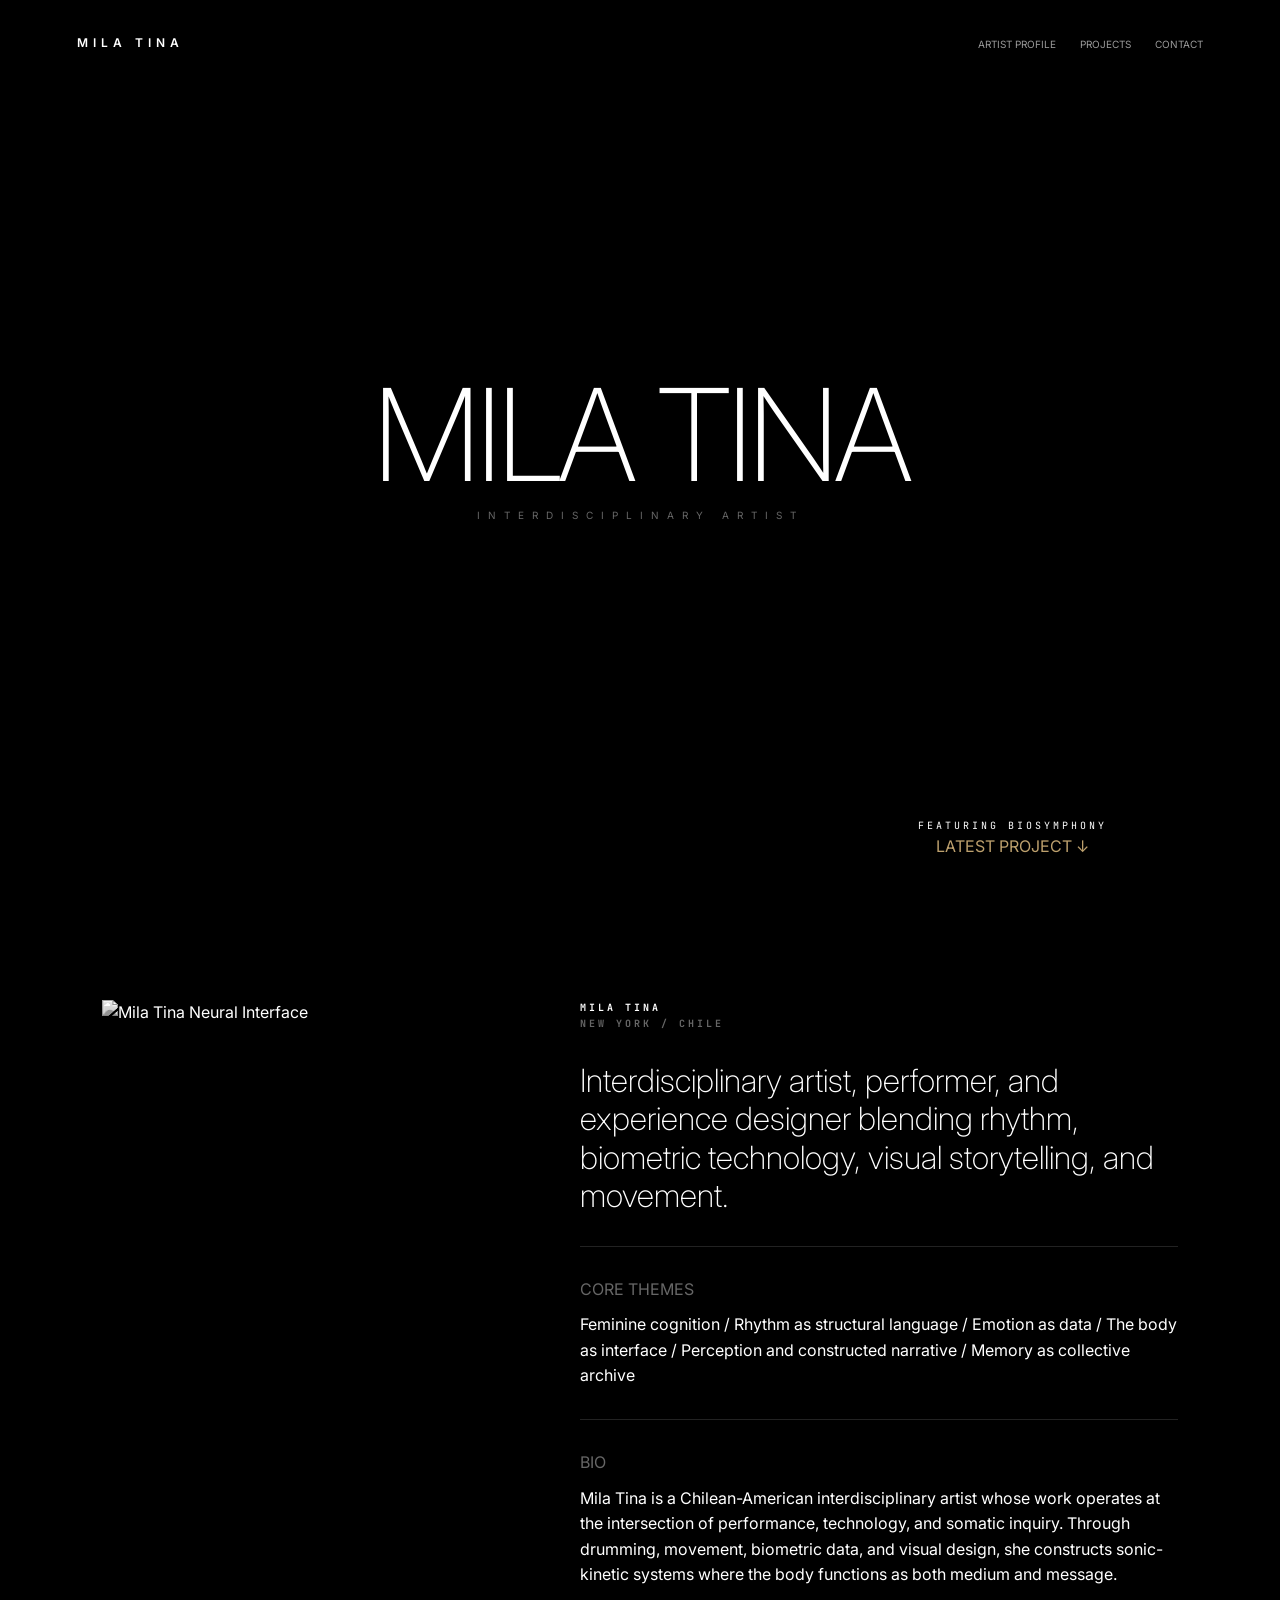
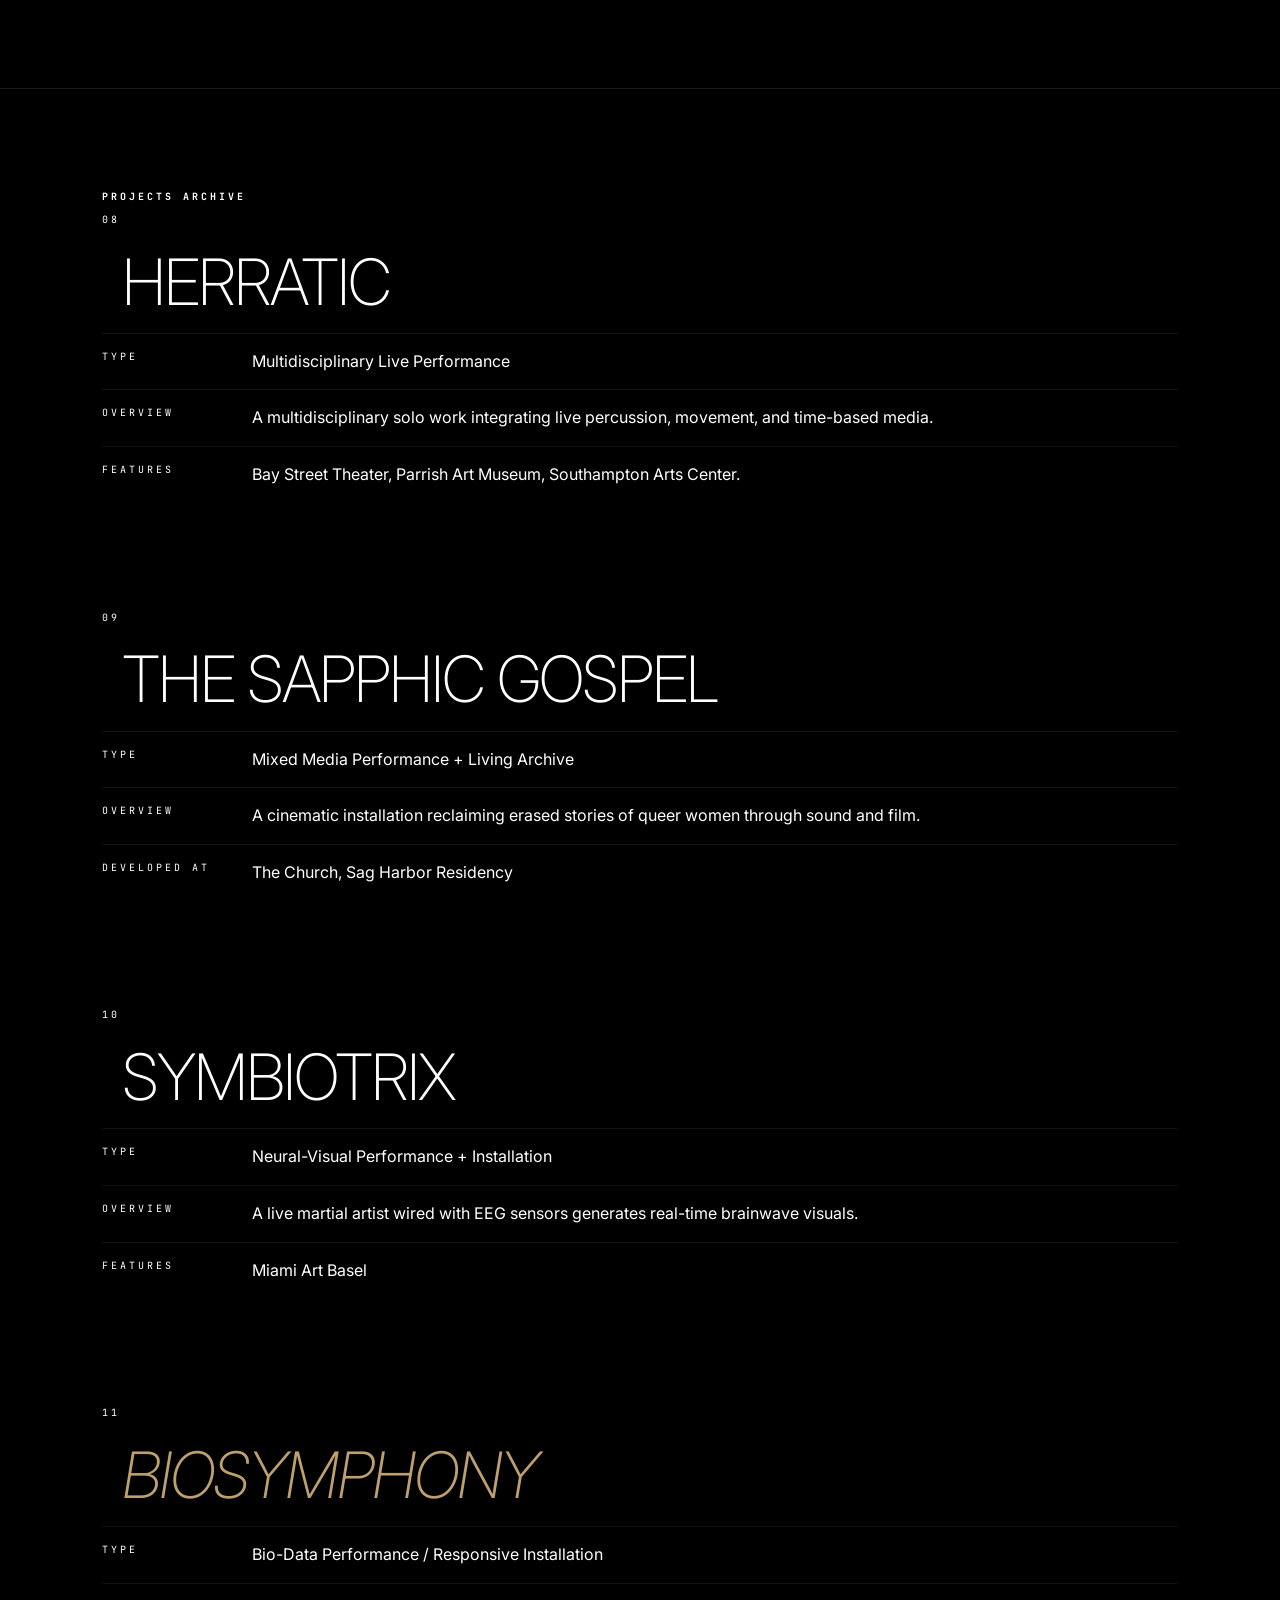
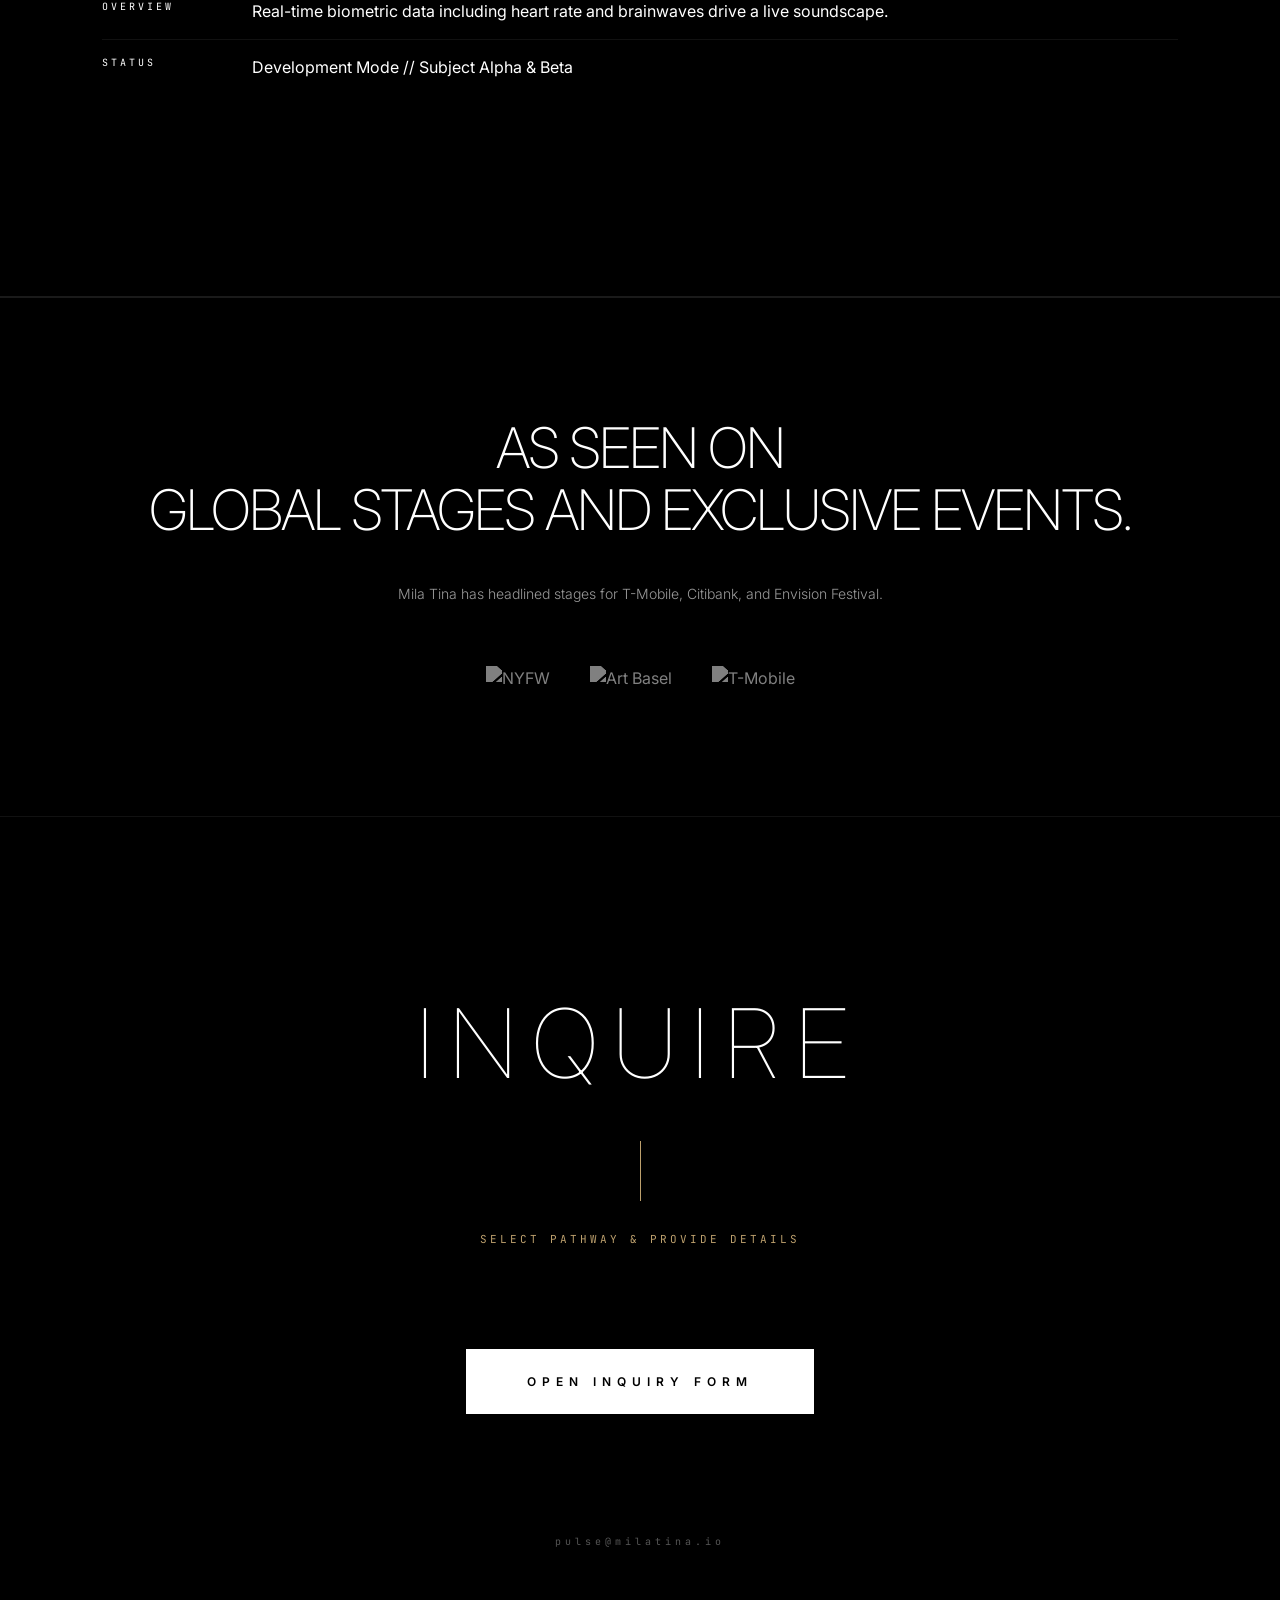
==== commit 5a24518a: "Update index.html" ====
--- a/index.html
+++ b/index.html
@@ -4,7 +4,9 @@
     <meta charset="UTF-8">
     <meta name="viewport" content="width=device-width, initial-scale=1.0">
     <title>MILA TINA | INTERDISCIPLINARY ARTIST</title>
+    <link rel="preconnect" href="https://fonts.googleapis.com">
     <link href="https://fonts.googleapis.com/css2?family=Inter:wght@200;300;400;600&family=JetBrains+Mono:wght@200;400&display=swap" rel="stylesheet">
+    <script src="https://cdnjs.cloudflare.com/ajax/libs/three.js/r128/three.min.js"></script>
     <link rel="stylesheet" href="assets/styles.css">
 </head>
 <body>
@@ -25,6 +27,9 @@
             </video>
             <div class="video-overlay"></div>
         </div>
+
+        <div id="canvas-container"></div> 
+
         <div class="hero-content">
             <h1>MILA TINA</h1>
             <p class="role-tag">INTERDISCIPLINARY ARTIST</p>
@@ -51,7 +56,7 @@
                 <hr>
                 <div class="bio-block">
                     <span class="mono-label">BIO</span>
-                    <p>Mila Tina is a Chilean-American interdisciplinary artist whose work operates at the intersection of performance, technology, and somatic inquiry. Through drumming, movement, biometric data, and visual design, she constructs sonic-kinetic systems where the body functions as both medium and message. Her performances explore rhythm as memory, tension as structure, and emotional complexity as compositional intelligence, disrupting binary narratives around gender, control, and perception.</p>
+                    <p>Mila Tina is a Chilean-American interdisciplinary artist whose work operates at the intersection of performance, technology, and somatic inquiry. Through drumming, movement, biometric data, and visual design, she constructs sonic-kinetic systems where the body functions as both medium and message.</p>
                 </div>
             </div>
         </div>
@@ -64,7 +69,7 @@
             <div class="project-header"><span class="mono">08</span><h3>HERRATIC</h3></div>
             <div class="project-details">
                 <div class="detail-row"><span class="mono">TYPE</span><p>Multidisciplinary Live Performance</p></div>
-                <div class="detail-row"><span class="mono">OVERVIEW</span><p>A multidisciplinary solo work integrating live percussion, movement, and media. Interrogates femininity and rearticulates emotional complexity.</p></div>
+                <div class="detail-row"><span class="mono">OVERVIEW</span><p>A multidisciplinary solo work integrating live percussion, movement, and time-based media.</p></div>
                 <div class="detail-row"><span class="mono">FEATURES</span><p>Bay Street Theater, Parrish Art Museum, Southampton Arts Center.</p></div>
             </div>
         </article>
@@ -73,7 +78,7 @@
             <div class="project-header"><span class="mono">09</span><h3>THE SAPPHIC GOSPEL</h3></div>
             <div class="project-details">
                 <div class="detail-row"><span class="mono">TYPE</span><p>Mixed Media Performance + Living Archive</p></div>
-                <div class="detail-row"><span class="mono">OVERVIEW</span><p>Cinematic installation reclaiming erased stories of queer women through sound and film.</p></div>
+                <div class="detail-row"><span class="mono">OVERVIEW</span><p>A cinematic installation reclaiming erased stories of queer women through sound and film.</p></div>
                 <div class="detail-row"><span class="mono">DEVELOPED AT</span><p>The Church, Sag Harbor Residency</p></div>
             </div>
         </article>
@@ -91,7 +96,7 @@
             <div class="project-header"><span class="mono">11</span><h3>BIOSYMPHONY</h3></div>
             <div class="project-details">
                 <div class="detail-row"><span class="mono">TYPE</span><p>Bio-Data Performance / Responsive Installation</p></div>
-                <div class="detail-row"><span class="mono">OVERVIEW</span><p>Real-time biometric data including heart rate and brainwaves drive a live soundscape and visual environment.</p></div>
+                <div class="detail-row"><span class="mono">OVERVIEW</span><p>Real-time biometric data including heart rate and brainwaves drive a live soundscape.</p></div>
                 <div class="detail-row"><span class="mono">STATUS</span><p>Development Mode // Subject Alpha & Beta</p></div>
             </div>
         </article>
@@ -99,12 +104,11 @@
 
     <section class="social-proof-section">
         <h2 class="social-proof-title">AS SEEN ON <br>GLOBAL STAGES AND EXCLUSIVE EVENTS.</h2>
-        <p class="social-proof-body">Mila Tina has headlined and performed at festivals around the world, including Envision Festival (Costa Rica), Palm Tree Music Festival, and Miami Art Basel.</p>
+        <p class="social-proof-body">Mila Tina has headlined stages for T-Mobile, Citibank, and Envision Festival.</p>
         <div class="logo-cloud-grid">
             <img src="path-to-nyfw.png" alt="NYFW">
             <img src="path-to-artbasel.png" alt="Art Basel">
             <img src="path-to-tmobile.png" alt="T-Mobile">
-            <img src="path-to-nycpride.png" alt="NYC Pride">
         </div>
     </section>
 
@@ -118,5 +122,39 @@
         <a href="mailto:pulse@milatina.io" class="contact-email-link">pulse@milatina.io</a>
     </section>
 
+    <script>
+        const container = document.getElementById('canvas-container');
+        const scene = new THREE.Scene();
+        const camera = new THREE.PerspectiveCamera(75, window.innerWidth / window.innerHeight, 0.1, 1000);
+        const renderer = new THREE.WebGLRenderer({ alpha: true, antialias: true });
+        renderer.setSize(window.innerWidth, window.innerHeight);
+        container.appendChild(renderer.domElement);
+
+        const group = new THREE.Group();
+        scene.add(group);
+
+        const material = new THREE.MeshBasicMaterial({ color: 0xbda06d, wireframe: true, transparent: true, opacity: 0.25 });
+        const shape1 = new THREE.Mesh(new THREE.IcosahedronGeometry(1.5, 2), material);
+        const shape2 = new THREE.Mesh(new THREE.IcosahedronGeometry(2.5, 1), material);
+        group.add(shape1, shape2);
+
+        camera.position.z = 5;
+
+        function animate() {
+            requestAnimationFrame(animate);
+            const time = Date.now() * 0.001;
+            const breath = 1 + Math.sin(time * 0.7) * 0.1;
+            shape1.scale.set(breath, breath, breath);
+            shape1.rotation.y += 0.003;
+            shape2.rotation.y -= 0.001;
+            renderer.render(scene, camera);
+        }
+        window.addEventListener('resize', () => {
+            camera.aspect = window.innerWidth / window.innerHeight;
+            camera.updateProjectionMatrix();
+            renderer.setSize(window.innerWidth, window.innerHeight);
+        });
+        animate();
+    </script>
 </body>
 </html>
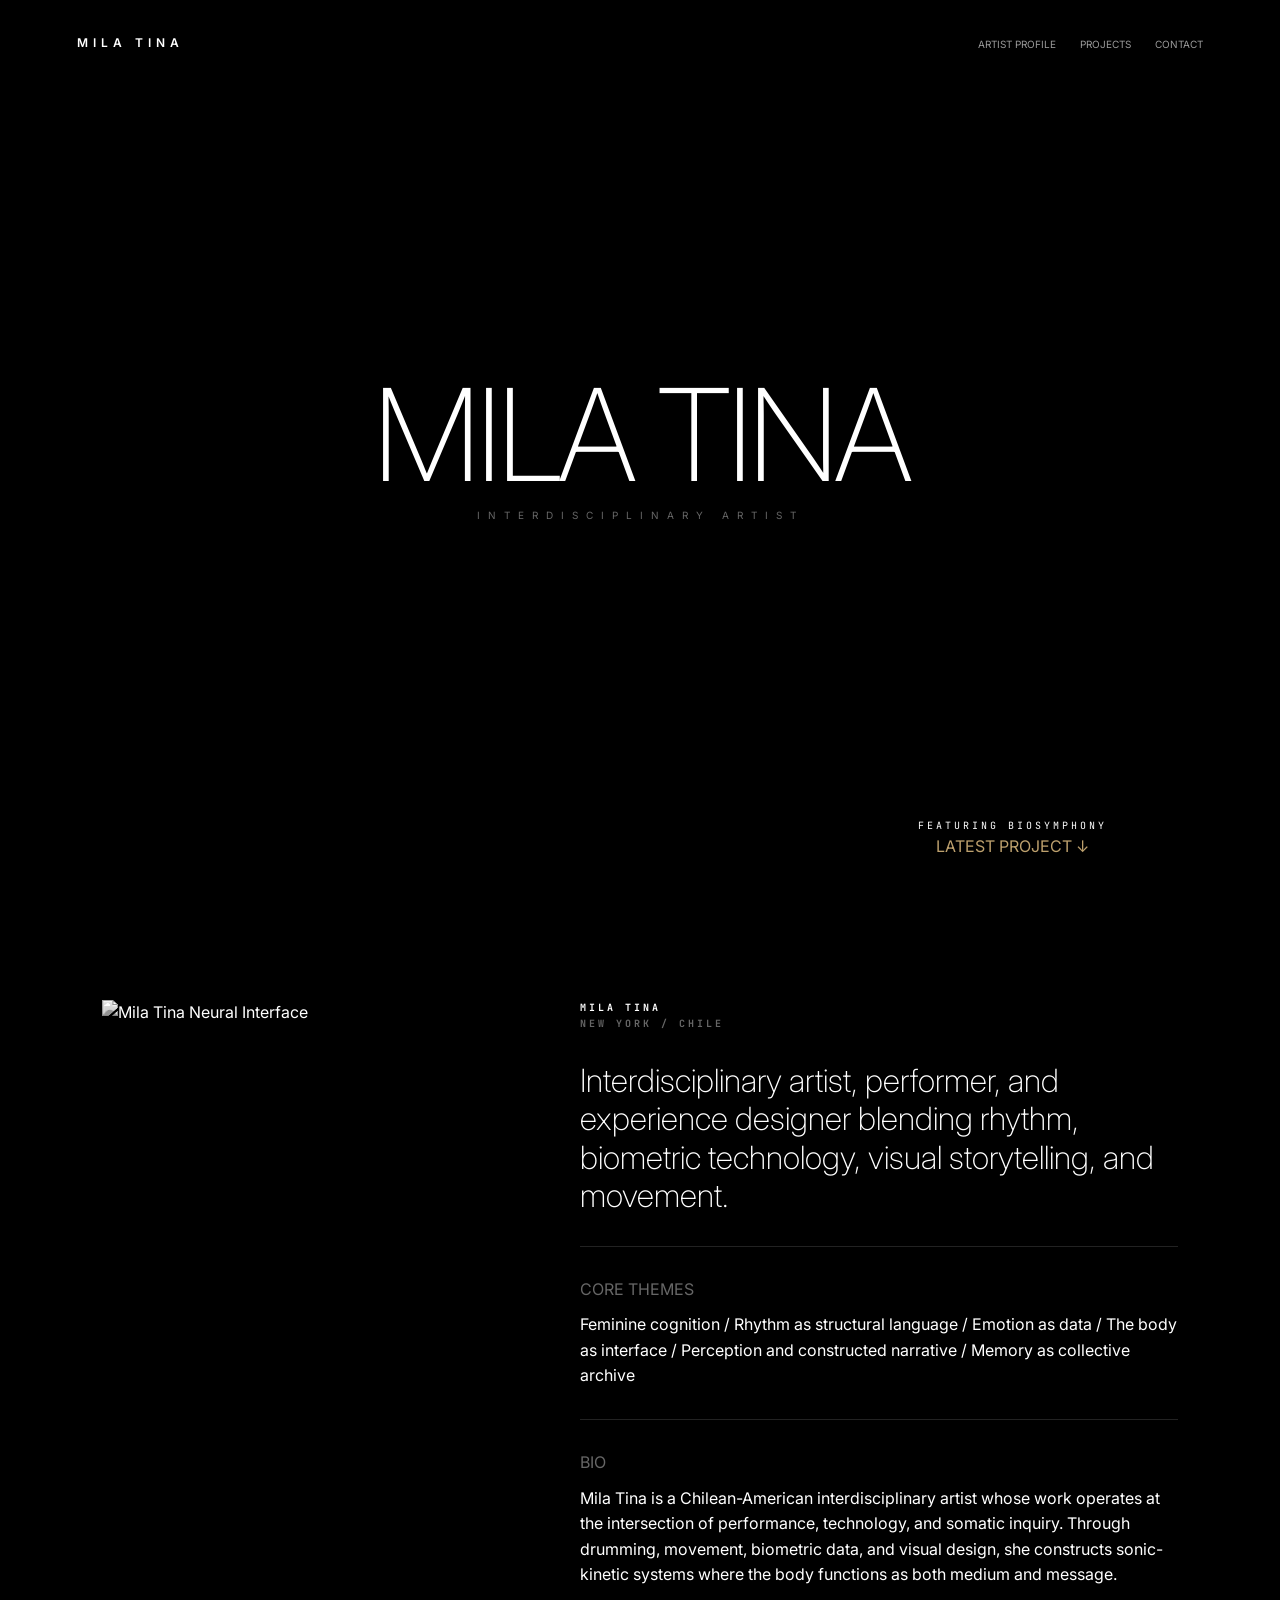
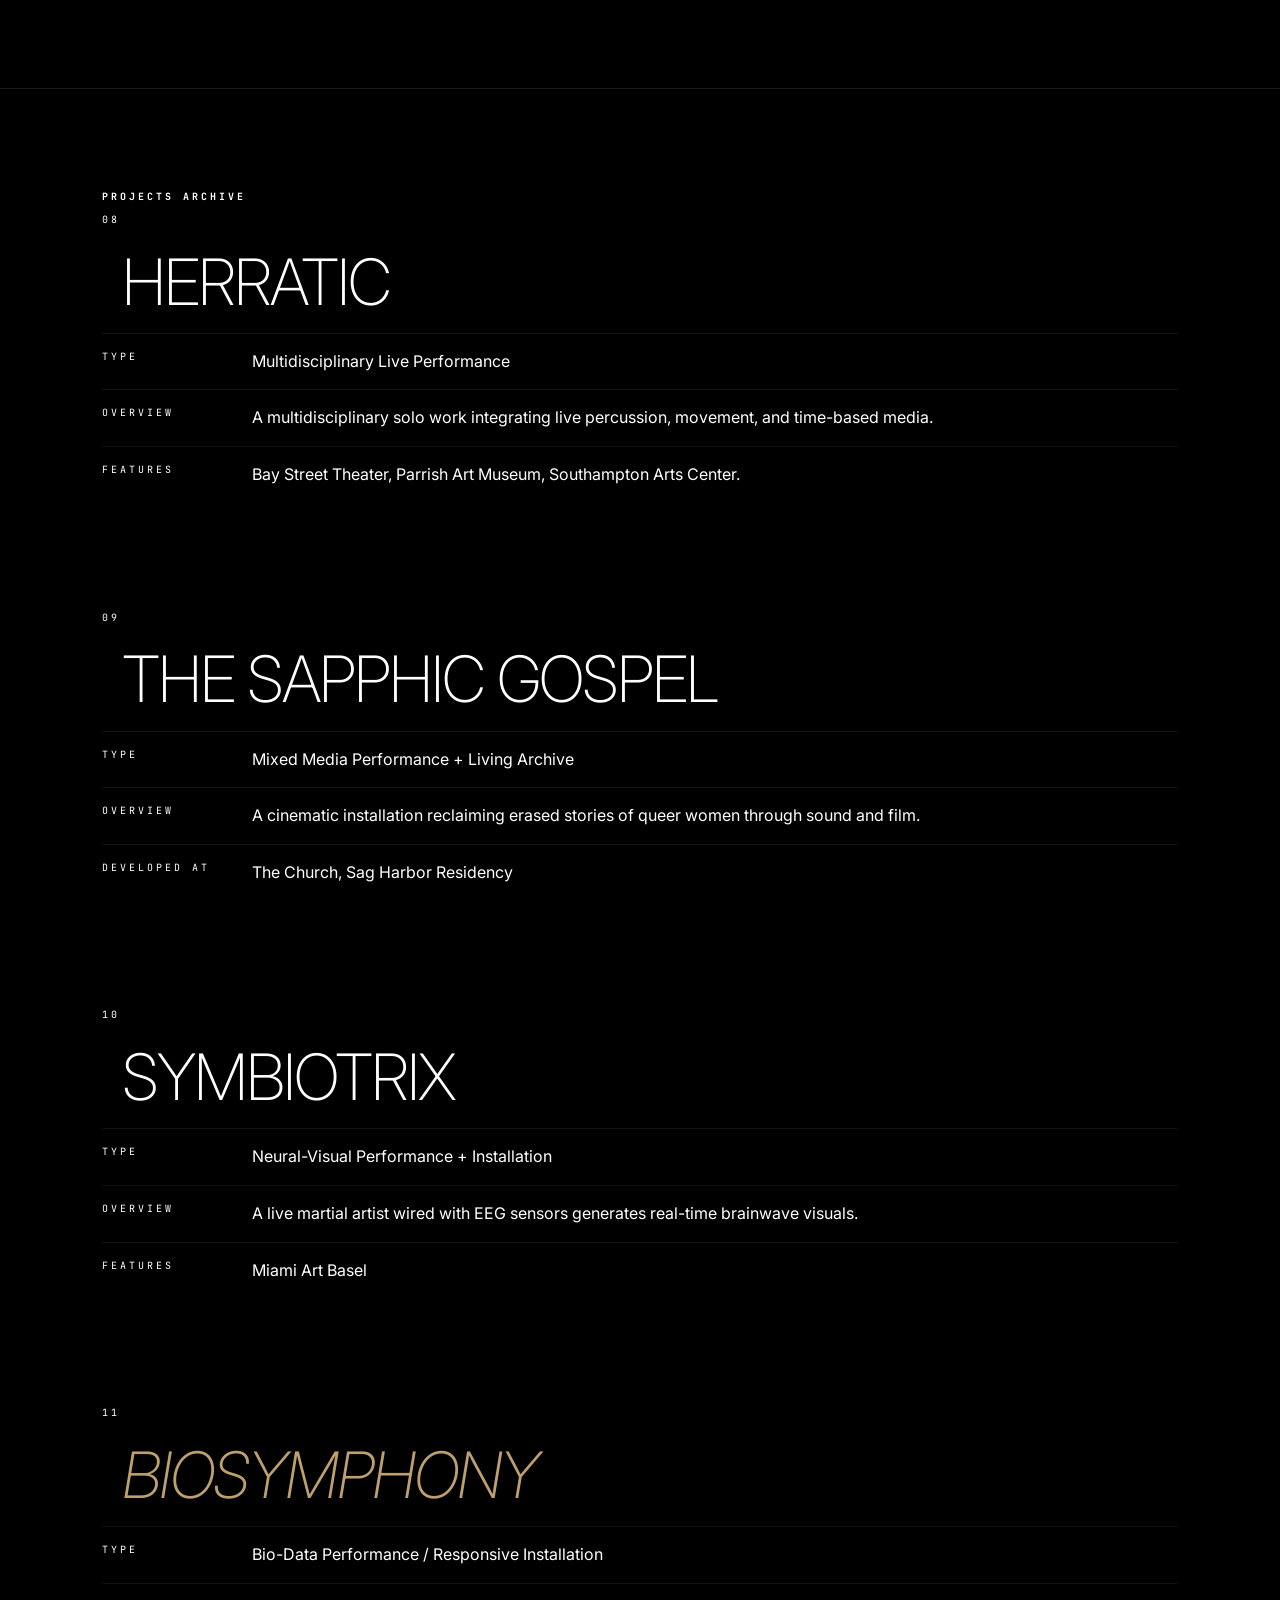
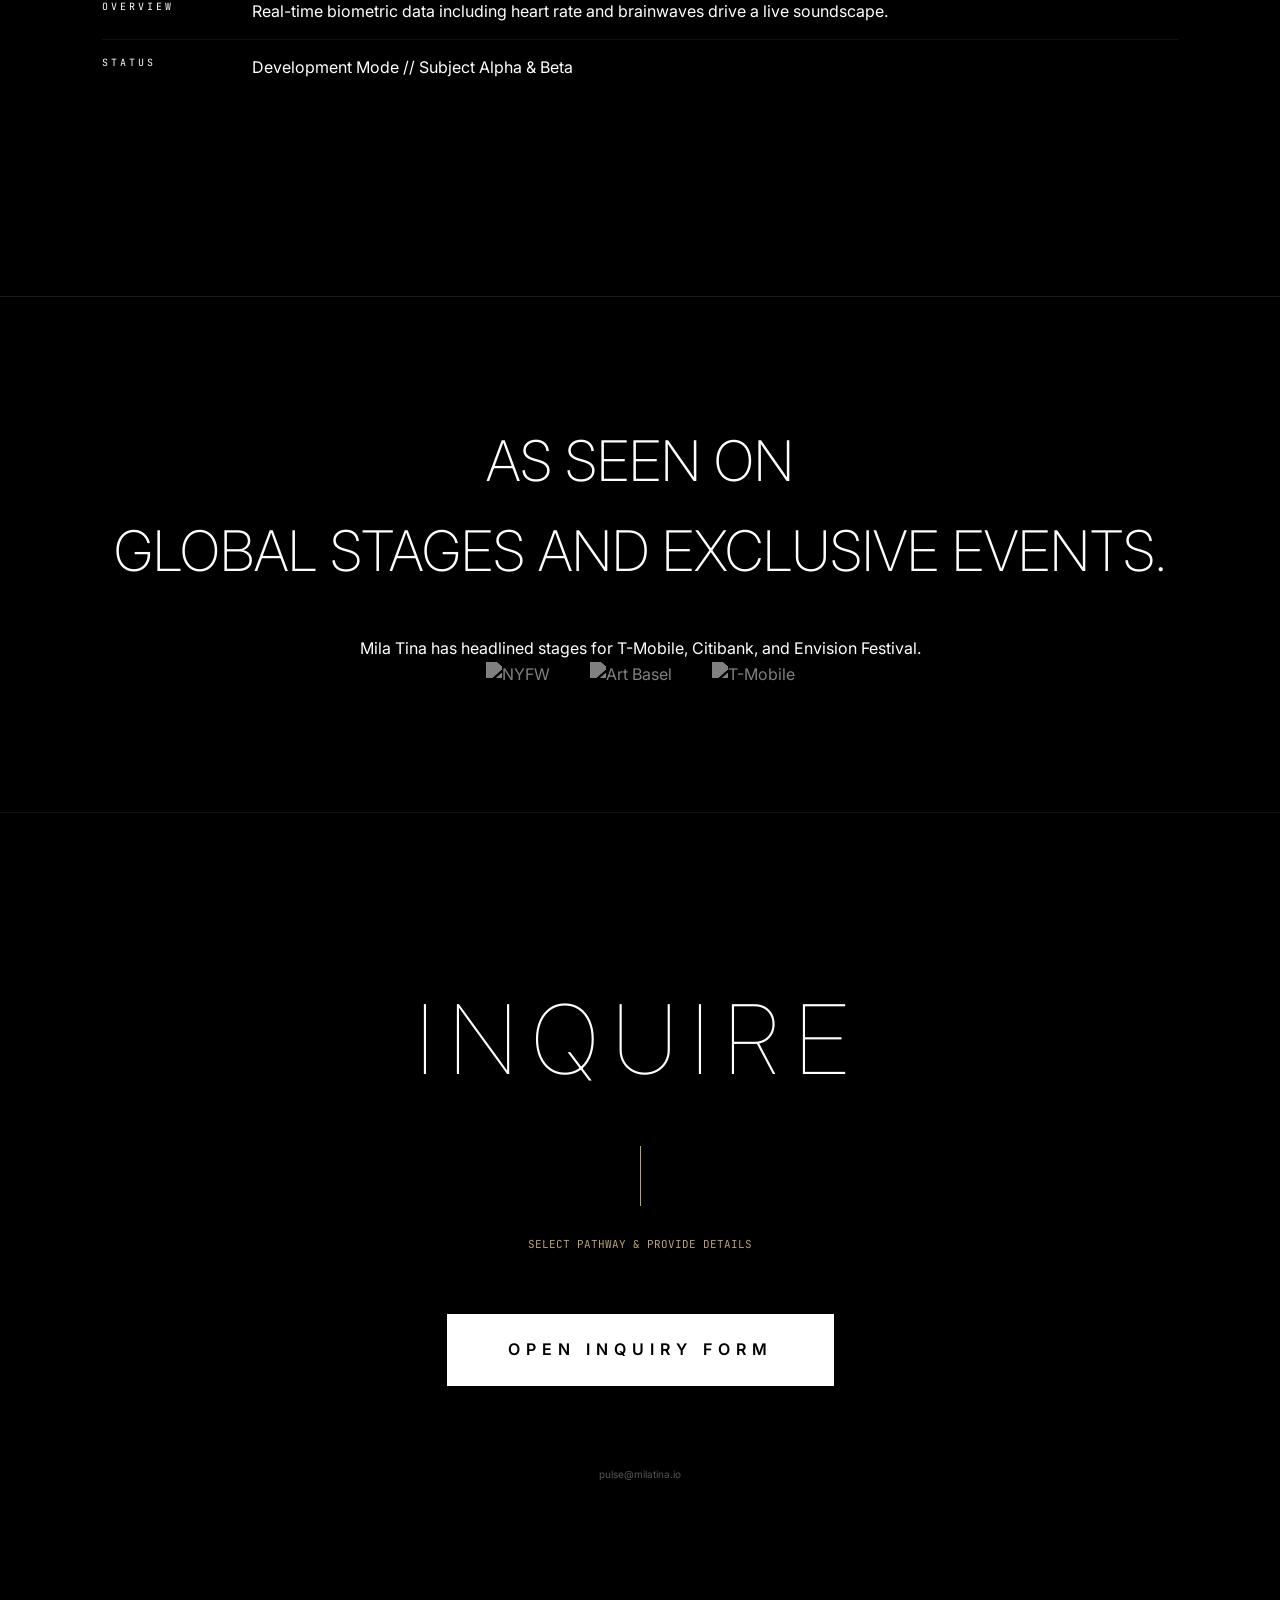
==== commit 53c0bea4: "Update index.html" ====
--- a/index.html
+++ b/index.html
@@ -122,39 +122,6 @@
         <a href="mailto:pulse@milatina.io" class="contact-email-link">pulse@milatina.io</a>
     </section>
 
-    <script>
-        const container = document.getElementById('canvas-container');
-        const scene = new THREE.Scene();
-        const camera = new THREE.PerspectiveCamera(75, window.innerWidth / window.innerHeight, 0.1, 1000);
-        const renderer = new THREE.WebGLRenderer({ alpha: true, antialias: true });
-        renderer.setSize(window.innerWidth, window.innerHeight);
-        container.appendChild(renderer.domElement);
-
-        const group = new THREE.Group();
-        scene.add(group);
-
-        const material = new THREE.MeshBasicMaterial({ color: 0xbda06d, wireframe: true, transparent: true, opacity: 0.25 });
-        const shape1 = new THREE.Mesh(new THREE.IcosahedronGeometry(1.5, 2), material);
-        const shape2 = new THREE.Mesh(new THREE.IcosahedronGeometry(2.5, 1), material);
-        group.add(shape1, shape2);
-
-        camera.position.z = 5;
-
-        function animate() {
-            requestAnimationFrame(animate);
-            const time = Date.now() * 0.001;
-            const breath = 1 + Math.sin(time * 0.7) * 0.1;
-            shape1.scale.set(breath, breath, breath);
-            shape1.rotation.y += 0.003;
-            shape2.rotation.y -= 0.001;
-            renderer.render(scene, camera);
-        }
-        window.addEventListener('resize', () => {
-            camera.aspect = window.innerWidth / window.innerHeight;
-            camera.updateProjectionMatrix();
-            renderer.setSize(window.innerWidth, window.innerHeight);
-        });
-        animate();
-    </script>
+       <script src="assets/script.js"></script>
 </body>
 </html>
--- a/assets/styles.css
+++ b/assets/styles.css
@@ -27,242 +27,70 @@
 .logo { font-weight: 600; letter-spacing: 5px; font-size: 12px; }
 .nav-links a { text-decoration: none; color: var(--white); margin-left: 20px; font-size: 10px; opacity: 0.6; transition: 0.3s; }
 
-/* Hero Portal */
-#hero { height: 100vh; position: relative; display: flex; align-items: center; justify-content: center; text-align: center; }
+/* Hero */
+#hero { height: 100vh; position: relative; display: flex; align-items: center; justify-content: center; text-align: center; overflow: hidden;}
 .video-background { position: absolute; top: 0; left: 0; width: 100%; height: 100%; z-index: -2; }
 .bg-video { width: 100%; height: 100%; object-fit: cover; }
-.video-overlay { position: absolute; top: 0; left: 0; width: 100%; height: 100%; background: rgba(0,0,0,0.5); }
+.video-overlay { position: absolute; top: 0; left: 0; width: 100%; height: 100%; background: rgba(0,0,0,0.5); z-index: -1; }
 #canvas-container { position: absolute; top: 0; left: 0; width: 100%; height: 100%; z-index: 1; pointer-events: none; mix-blend-mode: screen; }
 
-h1 { font-size: 10vw; font-weight: 200; letter-spacing: -5px; line-height: 0.9; }
-.role-tag { letter-spacing: 8px; font-size: 10px; margin-top: 15px; color: var(--dim); }
-.hero-footer { position: absolute; bottom: 40px; width: 100%; }
+h1 { font-size: 10vw; font-weight: 200; letter-spacing: -5px; line-height: 0.9; position: relative; z-index: 10;}
+.role-tag { letter-spacing: 8px; font-size: 10px; margin-top: 15px; color: var(--dim); position: relative; z-index: 10;}
+.hero-footer { position: absolute; bottom: 40px; width: 100%; z-index: 10;}
 
-/* Profile Grid - Responsive Fix */
+/* Profile */
 .section { padding: 100px 8%; border-bottom: 1px solid #1a1a1a; }
-.profile-grid { 
-    display: grid; 
-    grid-template-columns: 0.8fr 1.2fr; 
-    gap: 80px; 
-    align-items: start; 
-}
-.profile-image img { 
-    width: 100%; 
-    max-width: 400px; 
-    filter: grayscale(1); 
-}
-
+.profile-grid { display: grid; grid-template-columns: 0.8fr 1.2fr; gap: 80px; align-items: start; }
+.profile-image img { width: 100%; max-width: 400px; filter: grayscale(1); }
 .lead-text { font-size: 2rem; font-weight: 200; margin: 30px 0; line-height: 1.2; }
 hr { border: 0; border-top: 1px solid #222; margin: 30px 0; }
 .mono-label { display: block; margin-bottom: 10px; color: var(--dim); }
 
-/* LATEST PROJECT LINK STYLING */
-.scroll-prompt {
-    color: #bda06d; 
-    text-decoration: none;
-    transition: color 0.3s ease, opacity 0.3s ease;
-    display: inline-block;
-}
-
-.scroll-prompt:hover {
-    color: #ff0000; 
-    opacity: 1;
-}
-
-.scroll-prompt:active {
-    color: #d3d3d3; 
-}
+.scroll-prompt { color: var(--gold); text-decoration: none; transition: 0.3s; }
+.scroll-prompt:hover { color: #ff0000; }
 
 /* Projects */
 .project-block { margin-bottom: 100px; }
 .project-header h3 { font-size: clamp(2rem, 5vw, 4rem); font-weight: 200; margin-left: 20px; letter-spacing: -2px; }
 .detail-row { display: grid; grid-template-columns: 150px 1fr; padding: 15px 0; border-top: 1px solid #111; }
-
 .highlight h3 { color: var(--gold); font-style: italic; }
 
-.center { text-align: center; padding: 150px 0; }
-.contact-link { font-size: clamp(2rem, 8vw, 5rem); text-decoration: none; color: white; display: block; margin-bottom: 20px; }
-
-/* MOBILE RESPONSIVE RULES */
 @media (max-width: 768px) {
-    .fixed-nav { padding: 20px 20px; flex-direction: column; gap: 15px; }
-    .nav-links a { margin: 0 10px; }
-    .profile-grid { 
-        grid-template-columns: 1fr; 
-        gap: 40px; 
-    }
-    .profile-image { order: 1; text-align: center; }
-    .profile-data { order: 2; }
-    .lead-text { font-size: 1.5rem; }
-    .detail-row { grid-template-columns: 1fr; gap: 5px; }
+    .profile-grid { grid-template-columns: 1fr; }
     h1 { font-size: 15vw; }
 }
 
-/* PERFORMANCE DECK SPECIFIC STYLES */
-.section-label { margin-bottom: 60px; color: var(--dim); }
+/* Social Proof */
+.social-proof-section { padding: 120px 8%; text-align: center; }
+.social-proof-title { font-size: clamp(2rem, 5vw, 3.5rem); font-weight: 200; margin-bottom: 40px; }
+.logo-cloud-grid { display: flex; flex-wrap: wrap; justify-content: center; gap: 40px; opacity: 0.5; }
+.logo-cloud-grid img { height: 30px; filter: grayscale(1) brightness(2); }
 
-.offering-block { 
-    margin-bottom: 80px; 
-    border-bottom: 1px solid #111; 
-    padding-bottom: 40px; 
+/* Contact Section Fixed */
+.contact-section { 
+    padding: 150px 0; 
+    display: flex; 
+    flex-direction: column; 
+    align-items: center; 
+    text-align: center; 
+    border-top: 1px solid #111; 
 }
-.offering-header { display: flex; align-items: baseline; margin-bottom: 20px; }
-.offering-header h3 { font-size: 3rem; font-weight: 200; margin-left: 20px; letter-spacing: -1px; color: var(--gold); }
-.offering-desc { font-size: 1.1rem; font-weight: 300; max-width: 800px; color: #ccc; }
+.contact-title { font-size: clamp(3rem, 10vw, 6rem); font-weight: 100; letter-spacing: 15px; }
+.vertical-divider { width: 1px; height: 60px; background: var(--gold); margin: 30px auto; }
+.contact-subtitle { color: var(--gold); font-family: 'JetBrains Mono', monospace; font-size: 11px; margin-bottom: 60px; }
 
-.as-seen-text { 
-    font-size: 1.2rem; 
-    font-weight: 200; 
-    margin: 40px 0; 
-    line-height: 1.6; 
-    max-width: 900px; 
-}
-
-/* LOGO GRID */
-.logo-grid {
-    display: grid;
-    grid-template-columns: repeat(auto-fit, minmax(140px, 1fr));
-    gap: 60px;
-    align-items: center;
-    padding-top: 50px;
-    filter: grayscale(1) invert(1);
-    opacity: 0.6;
-}
-.logo-grid img { width: 100%; height: auto; transition: 0.3s; }
-.logo-grid img:hover { opacity: 1; filter: grayscale(0) invert(0); }
-
-@media (max-width: 768px) {
-    .offering-header h3 { font-size: 2rem; }
-    .logo-grid { grid-template-columns: 1fr 1fr; gap: 30px; }
-} /* FIXED: This closing brace was missing! */
-
-/* --- SOCIAL PROOF (AS SEEN ON) --- */
-.social-proof-section {
-    padding: 120px 8%;
-    background: #000;
-    text-align: center;
-    border-top: 1px solid #1a1a1a;
-}
-
-.social-proof-title {
-    font-size: clamp(2rem, 5vw, 3.5rem);
-    font-weight: 200;
-    letter-spacing: -2px;
-    margin-bottom: 40px;
-    line-height: 1.1;
-    color: #fff;
-    text-align: center;
-}
-
-.social-proof-body {
-    font-size: 14px;
-    font-weight: 300;
-    line-height: 1.8;
-    color: #999;
-    max-width: 800px;
-    margin: 0 auto 60px auto;
-}
-
-.logo-cloud-grid {
-    display: flex;
-    flex-wrap: wrap;
-    justify-content: center;
-    gap: 40px;
-    opacity: 0.5;
-    max-width: 1000px;
-    margin: 0 auto;
-}
-
-.logo-cloud-grid img {
-    height: 30px;
-    width: auto;
-    filter: grayscale(1) brightness(2);
-    transition: 0.4s;
-}
-
-/* --- CONTACT SECTION --- */
-.contact-section {
-    position: relative;
-    padding: 150px 0;
-    background: #000;
-    display: flex;
-    flex-direction: column;
-    align-items: center; 
-    justify-content: center; 
-    text-align: center;
-    border-top: 1px solid #111;
-}
-
-.contact-title {
-    font-size: clamp(3rem, 10vw, 6rem);
-    font-weight: 100;
-    letter-spacing: 15px;
-    margin: 0 0 20px 0;
-    color: #fff;
-    width: 100%;
-}
-
-.vertical-divider {
-    width: 1px;
-    height: 60px;
-    background: var(--gold);
-    margin: 0 auto 30px auto;
-}
-
-.contact-subtitle {
-    font-family: 'JetBrains Mono', monospace;
-    font-size: 11px;
-    letter-spacing: 3px;
-    color: var(--gold);
-    margin-bottom: 60px;
-    text-transform: uppercase;
-}
-
-.button-wrapper {
-    margin: 40px 0;
-    display: flex;
-    justify-content: center;
-}
-
-/* FIXED BUTTON: Forces black text on white background */
-.dynamic-button {
+/* The Fixed Button */
+.button-wrapper .dynamic-button {
     display: inline-block !important;
     background: #fff !important; 
-    color: #000 !important;      
+    color: #000 !important;
     padding: 22px 60px !important;
     text-decoration: none !important;
-    font-family: 'Inter', sans-serif !important;
-    font-size: 12px !important;
     font-weight: 600 !important;
     letter-spacing: 6px !important;
     text-transform: uppercase !important;
     border: 1px solid #fff !important;
-    transition: 0.5s cubic-bezier(0.4, 0, 0.2, 1) !important;
+    transition: 0.5s ease !important;
 }
-
-.dynamic-button:hover {
-    background: transparent !important;
-    color: #fff !important;
-    letter-spacing: 10px !important;
-    transform: translateY(-5px);
-}
-
-.contact-email-link {
-    margin-top: 80px;
-    display: block;
-    color: #555 !important;
-    text-decoration: none;
-    font-family: 'JetBrains Mono', monospace;
-    font-size: 10px;
-    letter-spacing: 4px;
-    transition: 0.3s;
-}
-
-.contact-email-link:hover {
-    color: var(--gold) !important;
-}
-
-@media (max-width: 768px) {
-    .contact-title { letter-spacing: 5px; font-size: 3rem; }
-    .logo-cloud-grid img { height: 20px; }
-}
+.button-wrapper .dynamic-button:hover { background: transparent !important; color: #fff !important; }
+.contact-email-link { margin-top: 80px; display: block; color: #555 !important; text-decoration: none; font-size: 10px; }
